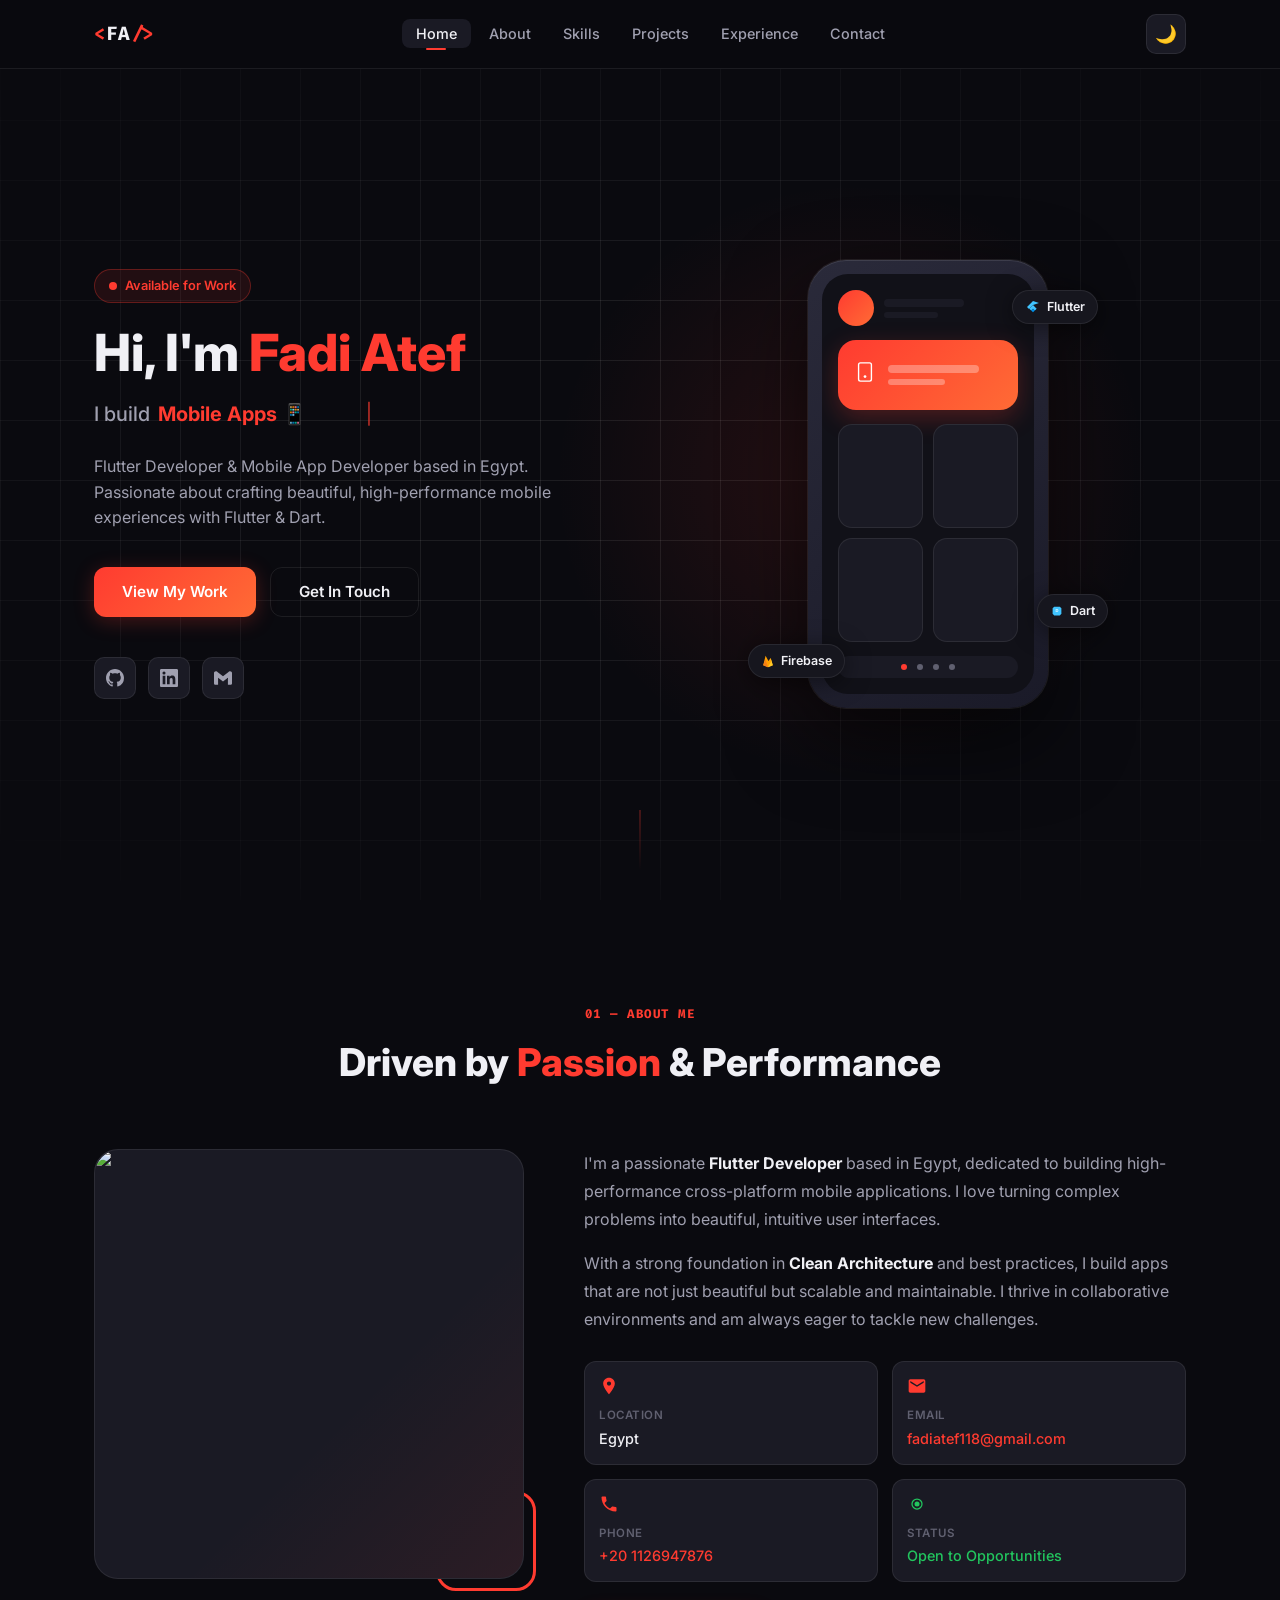
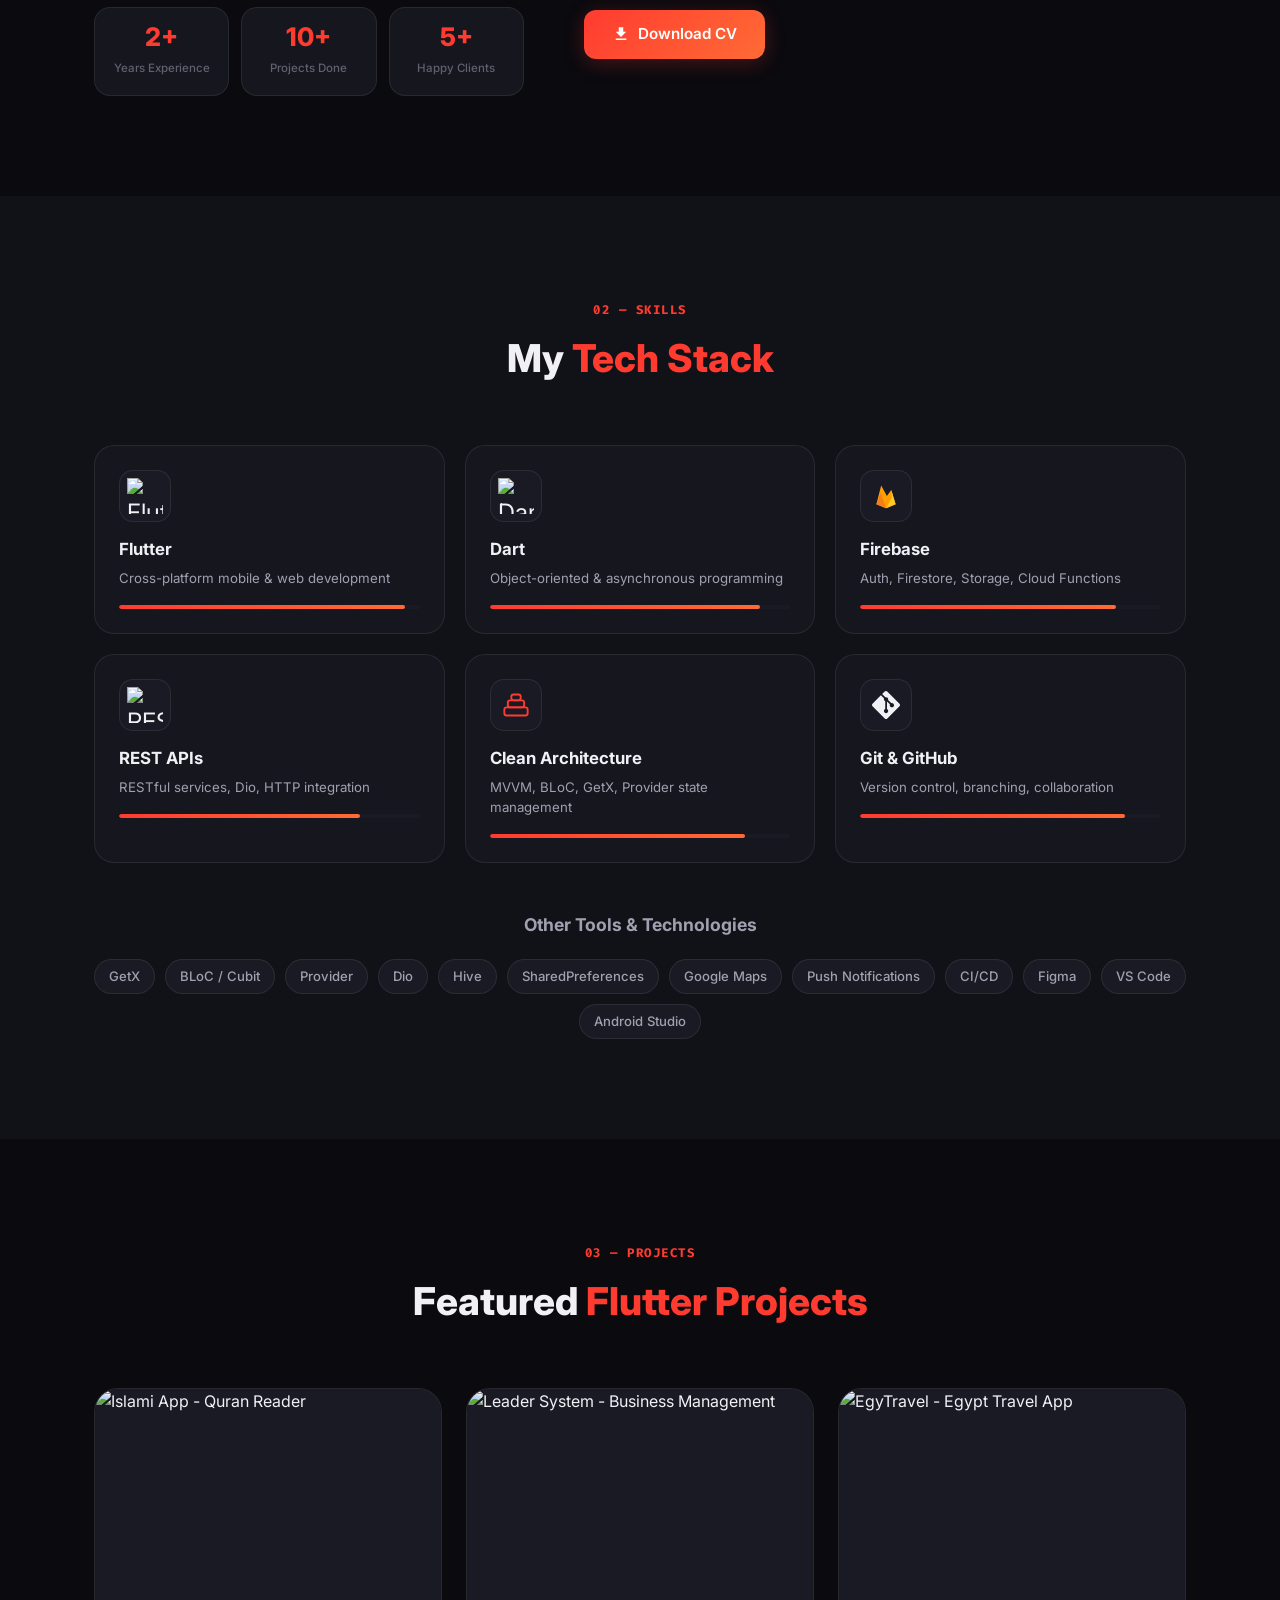
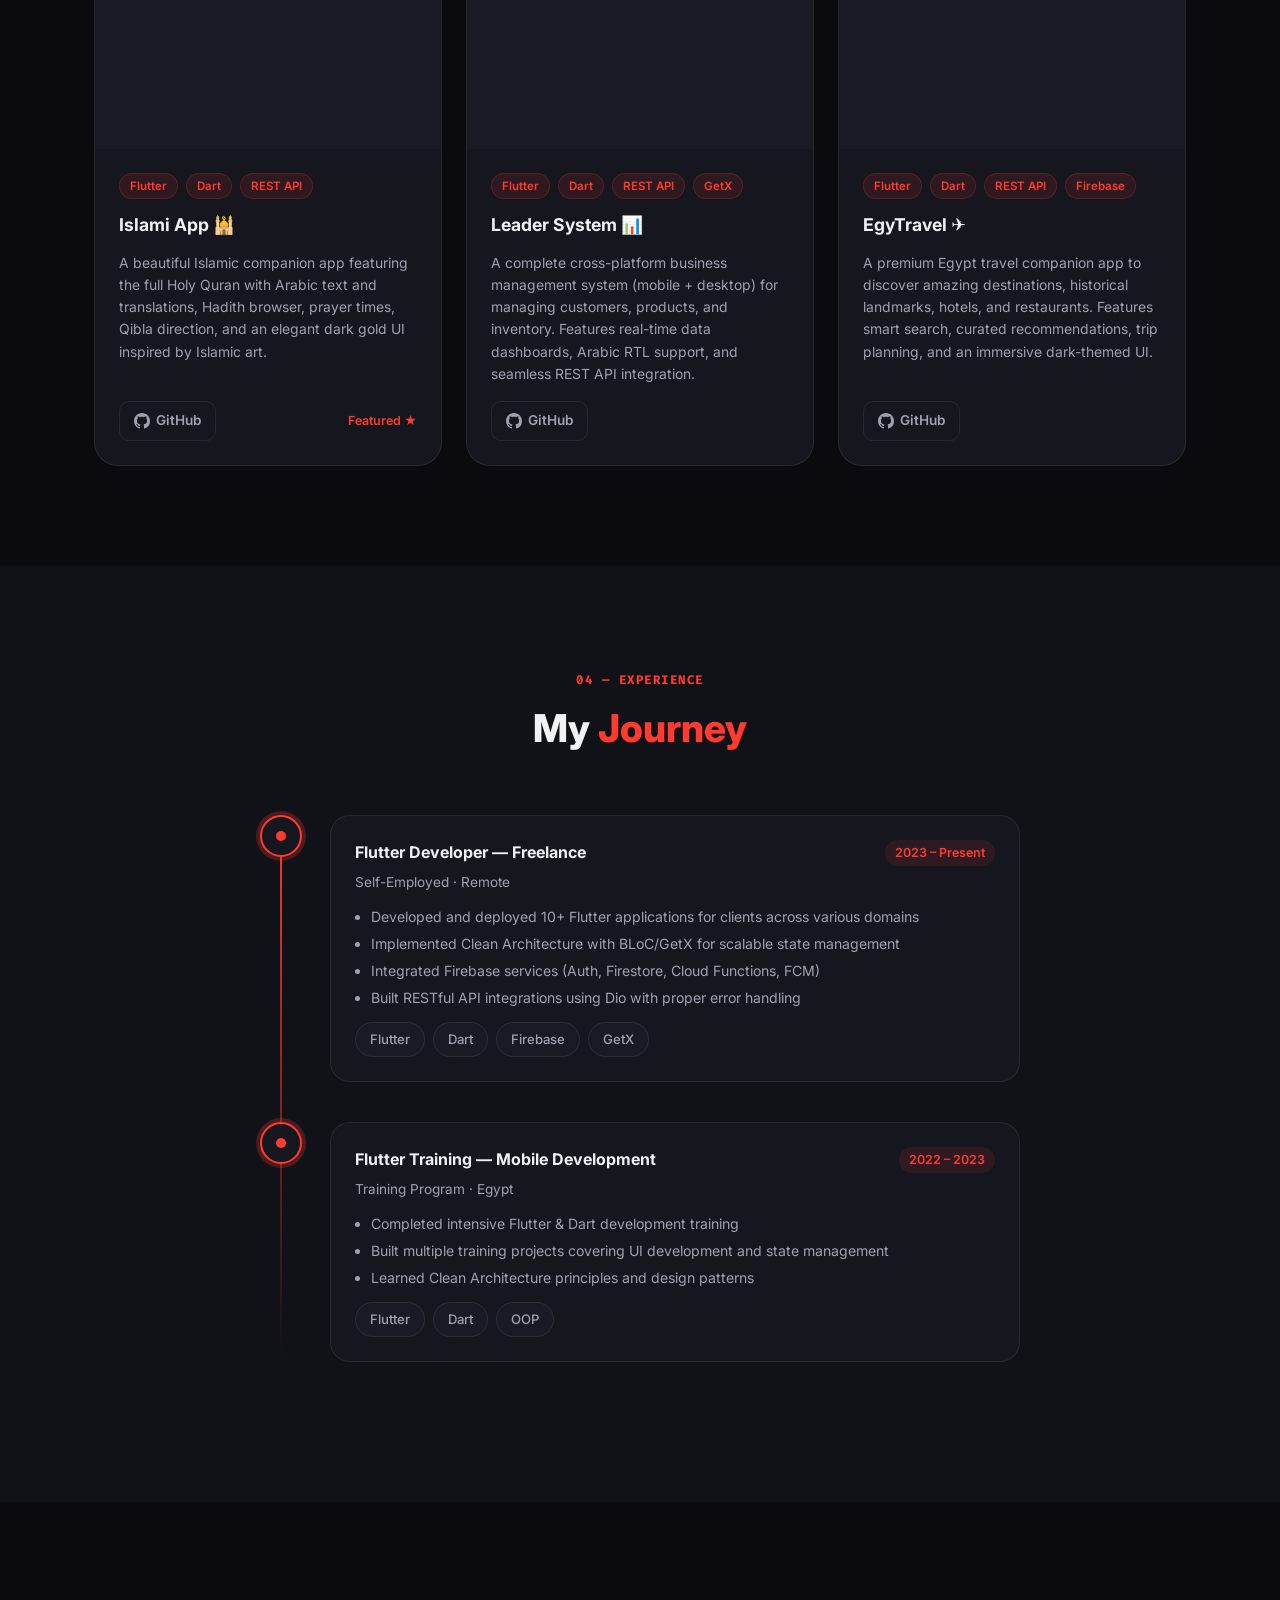
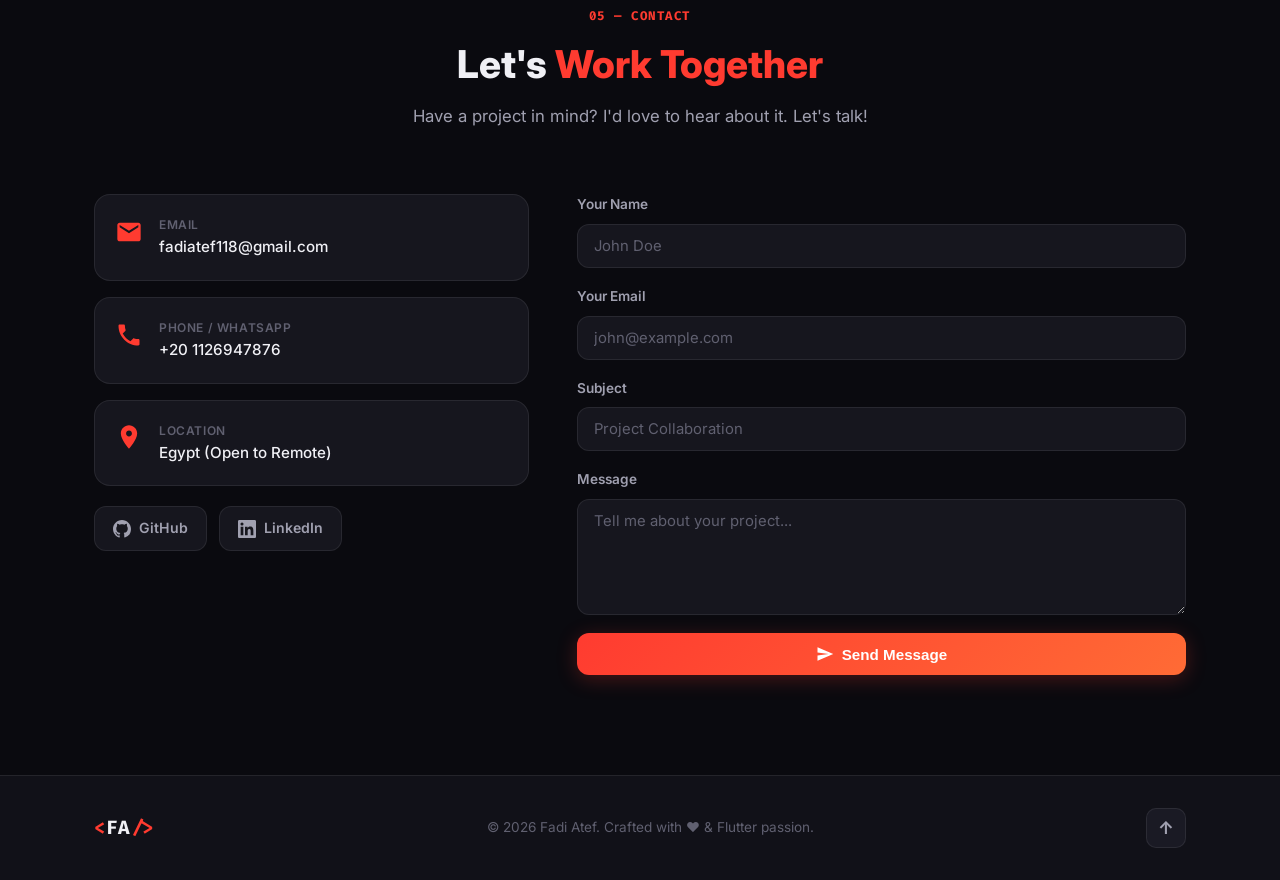
==== index.html @ c35ead1a "first commit" ====
﻿<!DOCTYPE html>
<html lang="en" data-theme="dark">

<head>
    <meta charset="UTF-8" />
    <meta name="viewport" content="width=device-width, initial-scale=1.0" />
    <meta name="description"
        content="Fadi Atef - Flutter Developer & Mobile App Developer portfolio. Crafting beautiful, high-performance mobile applications with Flutter & Dart." />
    <meta name="keywords"
        content="Flutter Developer, Mobile App Developer, Dart, Firebase, Egypt, Portfolio, Fadi Atef" />
    <meta name="author" content="Fadi Atef" />
    <title>Fadi Atef | Flutter Developer</title>
    <link rel="preconnect" href="https://fonts.googleapis.com" />
    <link rel="preconnect" href="https://fonts.gstatic.com" crossorigin />
    <link
        href="https://fonts.googleapis.com/css2?family=Inter:wght@300;400;500;600;700;800;900&family=Fira+Code:wght@400;500&display=swap"
        rel="stylesheet" />
    <link rel="stylesheet" href="style.css" />
</head>

<body>

    <!-- ========== NAVBAR ========== -->
    <nav class="navbar" id="navbar">
        <div class="nav-container">
            <a href="#home" class="nav-logo">
                <span class="logo-bracket">&lt;</span>FA<span class="logo-bracket">/&gt;</span>
            </a>
            <ul class="nav-links" id="nav-links">
                <li><a href="#home" class="nav-link active">Home</a></li>
                <li><a href="#about" class="nav-link">About</a></li>
                <li><a href="#skills" class="nav-link">Skills</a></li>
                <li><a href="#projects" class="nav-link">Projects</a></li>
                <li><a href="#experience" class="nav-link">Experience</a></li>
                <li><a href="#contact" class="nav-link">Contact</a></li>
            </ul>
            <div class="nav-actions">
                <button class="theme-toggle" id="themeToggle" aria-label="Toggle dark mode">
                    <span class="theme-icon">&#127769;</span>
                </button>
                <button class="hamburger" id="hamburger" aria-label="Open menu">
                    <span></span><span></span><span></span>
                </button>
            </div>
        </div>
    </nav>

    <!-- ========== HERO ========== -->
    <section class="hero" id="home">
        <div class="hero-bg-grid"></div>
        <div class="hero-glow"></div>
        <div class="hero-container">
            <div class="hero-content">
                <div class="hero-badge">
                    <span class="badge-dot"></span>
                    Available for Work
                </div>
                <h1 class="hero-title">
                    Hi, I'm <span class="highlight">Fadi Atef</span>
                </h1>
                <div class="hero-subtitle-wrap">
                    <span class="hero-subtitle-static">I build</span>
                    <span class="hero-typed" id="typedText"></span>
                    <span class="cursor-blink">|</span>
                </div>
                <p class="hero-description">
                    Flutter Developer &amp; Mobile App Developer based in Egypt. Passionate about crafting beautiful,
                    high-performance mobile experiences with Flutter &amp; Dart.
                </p>
                <div class="hero-cta">
                    <a href="#projects" class="btn btn-primary">View My Work</a>
                    <a href="#contact" class="btn btn-outline">Get In Touch</a>
                </div>
                <div class="hero-socials">
                    <a href="https://github.com/FadiAtef" class="social-link" id="github-link" aria-label="GitHub"
                        target="_blank" rel="noopener">
                        <svg viewBox="0 0 24 24" fill="currentColor" width="18" height="18">
                            <path
                                d="M12 0C5.37 0 0 5.37 0 12c0 5.31 3.435 9.795 8.205 11.385.6.105.825-.255.825-.57 0-.285-.015-1.23-.015-2.235-3.015.555-3.795-.735-4.035-1.41-.135-.345-.72-1.41-1.23-1.695-.42-.225-1.02-.78-.015-.795.945-.015 1.62.87 1.845 1.23 1.08 1.815 2.805 1.305 3.495.99.105-.78.42-1.305.765-1.605-2.67-.3-5.46-1.335-5.46-5.925 0-1.305.465-2.385 1.23-3.225-.12-.3-.54-1.53.12-3.18 0 0 1.005-.315 3.3 1.23.96-.27 1.98-.405 3-.405s2.04.135 3 .405c2.295-1.56 3.3-1.23 3.3-1.23.66 1.65.24 2.88.12 3.18.765.84 1.23 1.905 1.23 3.225 0 4.605-2.805 5.625-5.475 5.925.435.375.81 1.095.81 2.22 0 1.605-.015 2.895-.015 3.3 0 .315.225.69.825.57A12.02 12.02 0 0 0 24 12c0-6.63-5.37-12-12-12z" />
                        </svg>
                    </a>
                    <a href="https://www.linkedin.com/in/fadi-atef-295a6a3a3" class="social-link" id="linkedin-link"
                        aria-label="LinkedIn" target="_blank" rel="noopener">
                        <svg viewBox="0 0 24 24" fill="currentColor" width="18" height="18">
                            <path
                                d="M20.447 20.452h-3.554v-5.569c0-1.328-.027-3.037-1.852-3.037-1.853 0-2.136 1.445-2.136 2.939v5.667H9.351V9h3.414v1.561h.046c.477-.9 1.637-1.85 3.37-1.85 3.601 0 4.267 2.37 4.267 5.455v6.286zM5.337 7.433a2.062 2.062 0 0 1-2.063-2.065 2.064 2.064 0 1 1 2.063 2.065zm1.782 13.019H3.555V9h3.564v11.452zM22.225 0H1.771C.792 0 0 .774 0 1.729v20.542C0 23.227.792 24 1.771 24h20.451C23.2 24 24 23.227 24 22.271V1.729C24 .774 23.2 0 22.222 0h.003z" />
                        </svg>
                    </a>
                    <a href="mailto:fadiatef118@gmail.com" class="social-link" id="email-link" aria-label="Email">
                        <svg viewBox="0 0 24 24" fill="currentColor" width="18" height="18">
                            <path
                                d="M24 5.457v13.909c0 .904-.732 1.636-1.636 1.636h-3.819V11.73L12 16.64l-6.545-4.91v9.273H1.636A1.636 1.636 0 0 1 0 19.366V5.457c0-2.023 2.309-3.178 3.927-1.964L5.455 4.64 12 9.548l6.545-4.91 1.528-1.145C21.69 2.28 24 3.434 24 5.457z" />
                        </svg>
                    </a>
                </div>
            </div>
            <div class="hero-visual">
                <div class="phone-mockup">
                    <div class="phone-frame">
                        <div class="phone-screen">
                            <div class="app-ui">
                                <div class="app-header">
                                    <div class="app-avatar"></div>
                                    <div class="app-title-lines">
                                        <div class="line-block w-60"></div>
                                        <div class="line-block w-40 small"></div>
                                    </div>
                                </div>
                                <div class="app-card accent-card">
                                    <div class="card-icon">
                                        <svg viewBox="0 0 24 24" fill="white" width="22" height="22">
                                            <rect x="5" y="2" width="14" height="20" rx="2" stroke="white"
                                                stroke-width="1.5" fill="none" />
                                            <circle cx="12" cy="17" r="1.5" fill="white" />
                                        </svg>
                                    </div>
                                    <div class="card-lines">
                                        <div class="line-block w-80"></div>
                                        <div class="line-block w-50 small"></div>
                                    </div>
                                </div>
                                <div class="app-grid">
                                    <div class="grid-item"></div>
                                    <div class="grid-item"></div>
                                    <div class="grid-item"></div>
                                    <div class="grid-item"></div>
                                </div>
                                <div class="app-bar">
                                    <div class="bar-dot active"></div>
                                    <div class="bar-dot"></div>
                                    <div class="bar-dot"></div>
                                    <div class="bar-dot"></div>
                                </div>
                            </div>
                        </div>
                    </div>
                    <div class="flutter-badge float-badge">
                        <svg viewBox="0 0 48 48" width="16" height="16">
                            <path d="M13 29l11-11 11 11-5.5 5.5L24 29l-5.5 5.5z" fill="#40C4FF" />
                            <path d="M24 6L6 24l6 6L24 18l18-6z" fill="#40C4FF" />
                            <path d="M29.5 34.5L24 40l-5.5-5.5L24 29z" fill="#0091EA" />
                        </svg>
                        Flutter
                    </div>
                    <div class="dart-badge float-badge">
                        <svg viewBox="0 0 48 48" width="14" height="14">
                            <path d="M9 33.5V14.5L14.5 9H33.5L39 14.5v19L33.5 39H14.5z" fill="#40C4FF" /><text x="24"
                                y="29" text-anchor="middle" font-size="14" font-weight="bold" fill="white"
                                font-family="Arial">D</text>
                        </svg>
                        Dart
                    </div>
                    <div class="firebase-badge float-badge">
                        <svg viewBox="0 0 32 32" width="14" height="14" fill="none">
                            <path d="M5 25.5L10.5 4l6.5 12L22 9l5 16.5L16 30z" fill="#FFA000" />
                            <path d="M5 25.5L16 30l-6-18z" fill="#F57F17" />
                            <path d="M22 9l5 16.5L16 30l6.5-12z" fill="#FFCA28" />
                        </svg>
                        Firebase
                    </div>
                </div>
            </div>
        </div>
        <div class="scroll-indicator">
            <div class="scroll-line"></div>
        </div>
    </section>

    <!-- ========== ABOUT ========== -->
    <section class="section" id="about">
        <div class="container">
            <div class="section-header">
                <span class="section-tag">01 &mdash; About Me</span>
                <h2 class="section-title">Driven by <span class="highlight">Passion</span> &amp; Performance</h2>
            </div>
            <div class="about-grid">
                <div class="about-image-wrap">
                    <div class="about-img-frame">
                        <div class="about-img-placeholder photo">
                            <img src="fadi-photo.jpg" alt="Fadi Atef - Flutter Developer" class="profile-photo" />
                        </div>
                        <div class="about-img-accent"></div>
                    </div>
                    <div class="about-stats">
                        <div class="stat-card">
                            <span class="stat-num">2+</span>
                            <span class="stat-label">Years Experience</span>
                        </div>
                        <div class="stat-card">
                            <span class="stat-num">10+</span>
                            <span class="stat-label">Projects Done</span>
                        </div>
                        <div class="stat-card">
                            <span class="stat-num">5+</span>
                            <span class="stat-label">Happy Clients</span>
                        </div>
                    </div>
                </div>
                <div class="about-content">
                    <p class="about-text">
                        I'm a passionate <strong>Flutter Developer</strong> based in Egypt, dedicated to building
                        high-performance cross-platform mobile applications. I love turning complex problems into
                        beautiful, intuitive user interfaces.
                    </p>
                    <p class="about-text">
                        With a strong foundation in <strong>Clean Architecture</strong> and best practices, I build apps
                        that are not just beautiful but scalable and maintainable. I thrive in collaborative
                        environments and am always eager to tackle new challenges.
                    </p>
                    <div class="about-info-grid">
                        <div class="info-item">
                            <!-- Location icon -->
                            <span class="info-icon">
                                <svg viewBox="0 0 24 24" fill="none" width="20" height="20">
                                    <path
                                        d="M12 2C8.13 2 5 5.13 5 9c0 5.25 7 13 7 13s7-7.75 7-13c0-3.87-3.13-7-7-7zm0 9.5c-1.38 0-2.5-1.12-2.5-2.5s1.12-2.5 2.5-2.5 2.5 1.12 2.5 2.5-1.12 2.5-2.5 2.5z"
                                        fill="#FF3B30" />
                                </svg>
                            </span>
                            <span class="info-label">Location</span>
                            <span class="info-value">Egypt</span>
                        </div>
                        <div class="info-item">
                            <!-- Email icon -->
                            <span class="info-icon">
                                <svg viewBox="0 0 24 24" fill="none" width="20" height="20">
                                    <path
                                        d="M20 4H4c-1.1 0-2 .9-2 2v12c0 1.1.9 2 2 2h16c1.1 0 2-.9 2-2V6c0-1.1-.9-2-2-2zm0 4l-8 5-8-5V6l8 5 8-5v2z"
                                        fill="#FF3B30" />
                                </svg>
                            </span>
                            <span class="info-label">Email</span>
                            <span class="info-value"><a
                                    href="mailto:fadiatef118@gmail.com">fadiatef118@gmail.com</a></span>
                        </div>
                        <div class="info-item">
                            <!-- Phone icon -->
                            <span class="info-icon">
                                <svg viewBox="0 0 24 24" fill="none" width="20" height="20">
                                    <path
                                        d="M6.62 10.79c1.44 2.83 3.76 5.14 6.59 6.59l2.2-2.2c.27-.27.67-.36 1.02-.24 1.12.37 2.33.57 3.57.57.55 0 1 .45 1 1V20c0 .55-.45 1-1 1-9.39 0-17-7.61-17-17 0-.55.45-1 1-1h3.5c.55 0 1 .45 1 1 0 1.25.2 2.45.57 3.57.11.35.03.74-.25 1.02l-2.2 2.2z"
                                        fill="#FF3B30" />
                                </svg>
                            </span>
                            <span class="info-label">Phone</span>
                            <span class="info-value"><a href="tel:+201126947876">+20 1126947876</a></span>
                        </div>
                        <div class="info-item">
                            <!-- Status icon -->
                            <span class="info-icon">
                                <svg viewBox="0 0 24 24" fill="none" width="20" height="20">
                                    <path
                                        d="M20 6h-2.18c.07-.44.18-.86.18-1.3C18 2.55 15.45 1 13.5 1c-1.39 0-2.51.56-3.27 1.44L9 4 7.77 2.44C7.01 1.56 5.89 1 4.5 1 2.55 1 0 2.55 0 4.7 0 5.14.11 5.56.18 6H0c-1.1 0-2 .9-2 2v12c0 1.1.9 2 2 2h20c1.1 0 2-.9 2-2V8c0-1.1-.9-2-2-2z"
                                        fill="none" />
                                    <circle cx="12" cy="12" r="3" fill="#22c55e" />
                                    <circle cx="12" cy="12" r="6" stroke="#22c55e" stroke-width="1.5" fill="none" />
                                </svg>
                            </span>
                            <span class="info-label">Status</span>
                            <span class="info-value available">Open to Opportunities</span>
                        </div>
                    </div>
                    <a href="https://docs.google.com/document/d/1WnYCrNTJT9EhXsxwV-KCK36HDIRa5KBT/edit?usp=sharing&ouid=112882015730097104467&rtpof=true&sd=true"
                        class="btn btn-primary" target="_blank" rel="noopener">
                        <svg viewBox="0 0 24 24" fill="none" width="18" height="18">
                            <path d="M19 9h-4V3H9v6H5l7 7 7-7zM5 18v2h14v-2H5z" fill="white" />
                        </svg>
                        Download CV
                    </a>
                </div>
            </div>
        </div>
    </section>

    <!-- ========== SKILLS ========== -->
    <section class="section section-alt" id="skills">
        <div class="container">
            <div class="section-header">
                <span class="section-tag">02 &mdash; Skills</span>
                <h2 class="section-title">My <span class="highlight">Tech Stack</span></h2>
            </div>
            <div class="skills-grid">

                <!-- Flutter -->
                <div class="skill-card">
                    <div class="skill-icon flutter-icon">
                        <img src="icon-flutter.png" alt="Flutter" class="skill-img" />
                    </div>
                    <h3 class="skill-name">Flutter</h3>
                    <p class="skill-desc">Cross-platform mobile &amp; web development</p>
                    <div class="skill-bar">
                        <div class="skill-fill" data-width="95"></div>
                    </div>
                </div>

                <!-- Dart -->
                <div class="skill-card">
                    <div class="skill-icon dart-icon">
                        <img src="icon-dart.png" alt="Dart" class="skill-img" />
                    </div>
                    <h3 class="skill-name">Dart</h3>
                    <p class="skill-desc">Object-oriented &amp; asynchronous programming</p>
                    <div class="skill-bar">
                        <div class="skill-fill" data-width="90"></div>
                    </div>
                </div>

                <!-- Firebase -->
                <div class="skill-card">
                    <div class="skill-icon firebase-icon">
                        <svg viewBox="0 0 32 32" width="28" height="28" fill="none">
                            <path d="M5 25.5L10.5 4l6.5 12L22 9l5 16.5L16 30z" fill="#FFA000" />
                            <path d="M5 25.5L16 30l-6-18z" fill="#F57F17" />
                            <path d="M22 9l5 16.5L16 30l6.5-12z" fill="#FFCA28" />
                        </svg>
                    </div>
                    <h3 class="skill-name">Firebase</h3>
                    <p class="skill-desc">Auth, Firestore, Storage, Cloud Functions</p>
                    <div class="skill-bar">
                        <div class="skill-fill" data-width="85"></div>
                    </div>
                </div>

                <!-- REST APIs -->
                <div class="skill-card">
                    <div class="skill-icon api-icon">
                        <img src="icon-api.png" alt="REST API" class="skill-img" />
                    </div>
                    <h3 class="skill-name">REST APIs</h3>
                    <p class="skill-desc">RESTful services, Dio, HTTP integration</p>
                    <div class="skill-bar">
                        <div class="skill-fill" data-width="80"></div>
                    </div>
                </div>

                <!-- Clean Architecture -->
                <div class="skill-card">
                    <div class="skill-icon arch-icon">
                        <svg viewBox="0 0 24 24" fill="none" width="28" height="28">
                            <rect x="2" y="14" width="20" height="7" rx="2" stroke="#FF3B30" stroke-width="1.6" />
                            <rect x="5" y="8" width="14" height="6" rx="2" stroke="#FF3B30" stroke-width="1.6" />
                            <rect x="8" y="3" width="8" height="5" rx="2" stroke="#FF3B30" stroke-width="1.6" />
                        </svg>
                    </div>
                    <h3 class="skill-name">Clean Architecture</h3>
                    <p class="skill-desc">MVVM, BLoC, GetX, Provider state management</p>
                    <div class="skill-bar">
                        <div class="skill-fill" data-width="85"></div>
                    </div>
                </div>

                <!-- Git -->
                <div class="skill-card">
                    <div class="skill-icon git-icon">
                        <svg viewBox="0 0 24 24" fill="currentColor" width="28" height="28">
                            <path
                                d="M23.546 10.93L13.067.452c-.604-.603-1.582-.603-2.188 0L8.708 2.627l2.76 2.76c.645-.215 1.379-.07 1.889.441.516.515.658 1.258.438 1.9l2.658 2.66c.645-.223 1.387-.078 1.9.435.721.72.721 1.884 0 2.604-.719.719-1.881.719-2.6 0-.539-.541-.674-1.337-.404-1.996L12.86 8.955v6.525c.176.086.342.203.488.348.713.721.713 1.883 0 2.6-.719.721-1.889.721-2.609 0-.719-.719-.719-1.879 0-2.598.182-.18.387-.316.605-.406V8.835c-.217-.09-.424-.222-.6-.401-.545-.545-.676-1.342-.396-2.009L7.636 3.7.45 10.881c-.6.605-.6 1.584 0 2.189l10.48 10.477c.604.604 1.582.604 2.186 0l10.43-10.43c.605-.603.605-1.582 0-2.187" />
                        </svg>
                    </div>
                    <h3 class="skill-name">Git &amp; GitHub</h3>
                    <p class="skill-desc">Version control, branching, collaboration</p>
                    <div class="skill-bar">
                        <div class="skill-fill" data-width="88"></div>
                    </div>
                </div>

            </div>
            <div class="tools-section">
                <h3 class="tools-title">Other Tools &amp; Technologies</h3>
                <div class="tools-list">
                    <span class="tool-tag">GetX</span>
                    <span class="tool-tag">BLoC / Cubit</span>
                    <span class="tool-tag">Provider</span>
                    <span class="tool-tag">Dio</span>
                    <span class="tool-tag">Hive</span>
                    <span class="tool-tag">SharedPreferences</span>
                    <span class="tool-tag">Google Maps</span>
                    <span class="tool-tag">Push Notifications</span>
                    <span class="tool-tag">CI/CD</span>
                    <span class="tool-tag">Figma</span>
                    <span class="tool-tag">VS Code</span>
                    <span class="tool-tag">Android Studio</span>
                </div>
            </div>
        </div>
    </section>

    <!-- ========== PROJECTS ========== -->
    <section class="section" id="projects">
        <div class="container">
            <div class="section-header">
                <span class="section-tag">03 &mdash; Projects</span>
                <h2 class="section-title">Featured <span class="highlight">Flutter Projects</span></h2>
            </div>
            <div class="projects-grid">

                <!-- PROJECT 1: ISLAMI -->
                <article class="project-card">
                    <div class="project-preview project-img-preview">
                        <img src="project-islami.png" alt="Islami App - Quran Reader" class="project-screenshot" />
                    </div>
                    <div class="project-info">
                        <div class="project-tags-top">
                            <span class="ptag">Flutter</span>
                            <span class="ptag">Dart</span>
                            <span class="ptag">REST API</span>
                        </div>
                        <h3 class="project-name">Islami App &#128332;</h3>
                        <p class="project-desc">A beautiful Islamic companion app featuring the full Holy Quran with
                            Arabic text and translations, Hadith browser, prayer times, Qibla direction, and an elegant
                            dark gold UI inspired by Islamic art.</p>
                        <div class="project-links">
                            <a href="https://github.com/FadiAtef/quran-app" class="proj-link" target="_blank"
                                rel="noopener">
                                <svg viewBox="0 0 24 24" fill="currentColor" width="16" height="16">
                                    <path
                                        d="M12 0C5.37 0 0 5.37 0 12c0 5.31 3.435 9.795 8.205 11.385.6.105.825-.255.825-.57 0-.285-.015-1.23-.015-2.235-3.015.555-3.795-.735-4.035-1.41-.135-.345-.72-1.41-1.23-1.695-.42-.225-1.02-.78-.015-.795.945-.015 1.62.87 1.845 1.23 1.08 1.815 2.805 1.305 3.495.99.105-.78.42-1.305.765-1.605-2.67-.3-5.46-1.335-5.46-5.925 0-1.305.465-2.385 1.23-3.225-.12-.3-.54-1.53.12-3.18 0 0 1.005-.315 3.3 1.23.96-.27 1.98-.405 3-.405s2.04.135 3 .405c2.295-1.56 3.3-1.23 3.3-1.23.66 1.65.24 2.88.12 3.18.765.84 1.23 1.905 1.23 3.225 0 4.605-2.805 5.625-5.475 5.925.435.375.81 1.095.81 2.22 0 1.605-.015 2.895-.015 3.3 0 .315.225.69.825.57A12.02 12.02 0 0 0 24 12c0-6.63-5.37-12-12-12z" />
                                </svg>
                                GitHub
                            </a>
                            <span class="proj-featured">Featured &#9733;</span>
                        </div>
                    </div>
                </article>

                <!-- PROJECT 2: LEADER SYSTEM -->
                <article class="project-card">
                    <div class="project-preview project-img-preview">
                        <img src="project-leader.png" alt="Leader System - Business Management"
                            class="project-screenshot" />
                    </div>
                    <div class="project-info">
                        <div class="project-tags-top">
                            <span class="ptag">Flutter</span>
                            <span class="ptag">Dart</span>
                            <span class="ptag">REST API</span>
                            <span class="ptag">GetX</span>
                        </div>
                        <h3 class="project-name">Leader System &#128202;</h3>
                        <p class="project-desc">A complete cross-platform business management system (mobile + desktop)
                            for managing customers, products, and inventory. Features real-time data dashboards, Arabic
                            RTL support, and seamless REST API integration.</p>
                        <div class="project-links">
                            <a href="https://github.com/YounanGamal/leader" class="proj-link" target="_blank"
                                rel="noopener">
                                <svg viewBox="0 0 24 24" fill="currentColor" width="16" height="16">
                                    <path
                                        d="M12 0C5.37 0 0 5.37 0 12c0 5.31 3.435 9.795 8.205 11.385.6.105.825-.255.825-.57 0-.285-.015-1.23-.015-2.235-3.015.555-3.795-.735-4.035-1.41-.135-.345-.72-1.41-1.23-1.695-.42-.225-1.02-.78-.015-.795.945-.015 1.62.87 1.845 1.23 1.08 1.815 2.805 1.305 3.495.99.105-.78.42-1.305.765-1.605-2.67-.3-5.46-1.335-5.46-5.925 0-1.305.465-2.385 1.23-3.225-.12-.3-.54-1.53.12-3.18 0 0 1.005-.315 3.3 1.23.96-.27 1.98-.405 3-.405s2.04.135 3 .405c2.295-1.56 3.3-1.23 3.3-1.23.66 1.65.24 2.88.12 3.18.765.84 1.23 1.905 1.23 3.225 0 4.605-2.805 5.625-5.475 5.925.435.375.81 1.095.81 2.22 0 1.605-.015 2.895-.015 3.3 0 .315.225.69.825.57A12.02 12.02 0 0 0 24 12c0-6.63-5.37-12-12-12z" />
                                </svg>
                                GitHub
                            </a>
                        </div>
                    </div>
                </article>

                <!-- PROJECT 3: EGY TRAVEL -->
                <article class="project-card">
                    <div class="project-preview project-img-preview">
                        <img src="project-egytravel.png" alt="EgyTravel - Egypt Travel App"
                            class="project-screenshot" />
                    </div>
                    <div class="project-info">
                        <div class="project-tags-top">
                            <span class="ptag">Flutter</span>
                            <span class="ptag">Dart</span>
                            <span class="ptag">REST API</span>
                            <span class="ptag">Firebase</span>
                        </div>
                        <h3 class="project-name">EgyTravel &#9992;&#65039;</h3>
                        <p class="project-desc">A premium Egypt travel companion app to discover amazing destinations,
                            historical landmarks, hotels, and restaurants. Features smart search, curated
                            recommendations, trip planning, and an immersive dark-themed UI.</p>
                        <div class="project-links">
                            <a href="https://github.com/egytravel/egytravel_flutter" class="proj-link" target="_blank"
                                rel="noopener">
                                <svg viewBox="0 0 24 24" fill="currentColor" width="16" height="16">
                                    <path
                                        d="M12 0C5.37 0 0 5.37 0 12c0 5.31 3.435 9.795 8.205 11.385.6.105.825-.255.825-.57 0-.285-.015-1.23-.015-2.235-3.015.555-3.795-.735-4.035-1.41-.135-.345-.72-1.41-1.23-1.695-.42-.225-1.02-.78-.015-.795.945-.015 1.62.87 1.845 1.23 1.08 1.815 2.805 1.305 3.495.99.105-.78.42-1.305.765-1.605-2.67-.3-5.46-1.335-5.46-5.925 0-1.305.465-2.385 1.23-3.225-.12-.3-.54-1.53.12-3.18 0 0 1.005-.315 3.3 1.23.96-.27 1.98-.405 3-.405s2.04.135 3 .405c2.295-1.56 3.3-1.23 3.3-1.23.66 1.65.24 2.88.12 3.18.765.84 1.23 1.905 1.23 3.225 0 4.605-2.805 5.625-5.475 5.925.435.375.81 1.095.81 2.22 0 1.605-.015 2.895-.015 3.3 0 .315.225.69.825.57A12.02 12.02 0 0 0 24 12c0-6.63-5.37-12-12-12z" />
                                </svg>
                                GitHub
                            </a>
                        </div>
                    </div>
                </article>

            </div>
        </div>
    </section>

    <!-- ========== EXPERIENCE ========== -->
    <section class="section section-alt" id="experience">
        <div class="container">
            <div class="section-header">
                <span class="section-tag">04 &mdash; Experience</span>
                <h2 class="section-title">My <span class="highlight">Journey</span></h2>
            </div>
            <div class="timeline">
                <div class="timeline-item">
                    <div class="timeline-dot"></div>
                    <div class="timeline-content">
                        <div class="timeline-header">
                            <h3 class="tl-title">Flutter Developer &mdash; Freelance</h3>
                            <span class="tl-date">2023 &ndash; Present</span>
                        </div>
                        <p class="tl-company">Self-Employed &middot; Remote</p>
                        <ul class="tl-list">
                            <li>Developed and deployed 10+ Flutter applications for clients across various domains</li>
                            <li>Implemented Clean Architecture with BLoC/GetX for scalable state management</li>
                            <li>Integrated Firebase services (Auth, Firestore, Cloud Functions, FCM)</li>
                            <li>Built RESTful API integrations using Dio with proper error handling</li>
                        </ul>
                        <div class="tl-tags">
                            <span class="tool-tag">Flutter</span>
                            <span class="tool-tag">Dart</span>
                            <span class="tool-tag">Firebase</span>
                            <span class="tool-tag">GetX</span>
                        </div>
                    </div>
                </div>
                <div class="timeline-item">
                    <div class="timeline-dot"></div>
                    <div class="timeline-content">
                        <div class="timeline-header">
                            <h3 class="tl-title">Flutter Training &mdash; Mobile Development</h3>
                            <span class="tl-date">2022 &ndash; 2023</span>
                        </div>
                        <p class="tl-company">Training Program &middot; Egypt</p>
                        <ul class="tl-list">
                            <li>Completed intensive Flutter &amp; Dart development training</li>
                            <li>Built multiple training projects covering UI development and state management</li>
                            <li>Learned Clean Architecture principles and design patterns</li>
                        </ul>
                        <div class="tl-tags">
                            <span class="tool-tag">Flutter</span>
                            <span class="tool-tag">Dart</span>
                            <span class="tool-tag">OOP</span>
                        </div>
                    </div>
                </div>
            </div>
        </div>
    </section>

    <!-- ========== CONTACT ========== -->
    <section class="section" id="contact">
        <div class="container">
            <div class="section-header">
                <span class="section-tag">05 &mdash; Contact</span>
                <h2 class="section-title">Let's <span class="highlight">Work Together</span></h2>
                <p class="section-sub">Have a project in mind? I'd love to hear about it. Let's talk!</p>
            </div>
            <div class="contact-grid">
                <div class="contact-info">
                    <a href="mailto:fadiatef118@gmail.com" class="contact-card contact-card-link">
                        <div class="contact-icon">
                            <svg viewBox="0 0 24 24" fill="none" width="28" height="28">
                                <path
                                    d="M20 4H4c-1.1 0-2 .9-2 2v12c0 1.1.9 2 2 2h16c1.1 0 2-.9 2-2V6c0-1.1-.9-2-2-2zm0 4l-8 5-8-5V6l8 5 8-5v2z"
                                    fill="#FF3B30" />
                            </svg>
                        </div>
                        <div>
                            <p class="contact-label">Email</p>
                            <span class="contact-value">fadiatef118@gmail.com</span>
                        </div>
                    </a>
                    <a href="tel:+201126947876" class="contact-card contact-card-link">
                        <div class="contact-icon">
                            <svg viewBox="0 0 24 24" fill="none" width="28" height="28">
                                <path
                                    d="M6.62 10.79c1.44 2.83 3.76 5.14 6.59 6.59l2.2-2.2c.27-.27.67-.36 1.02-.24 1.12.37 2.33.57 3.57.57.55 0 1 .45 1 1V20c0 .55-.45 1-1 1-9.39 0-17-7.61-17-17 0-.55.45-1 1-1h3.5c.55 0 1 .45 1 1 0 1.25.2 2.45.57 3.57.11.35.03.74-.25 1.02l-2.2 2.2z"
                                    fill="#FF3B30" />
                            </svg>
                        </div>
                        <div>
                            <p class="contact-label">Phone / WhatsApp</p>
                            <span class="contact-value">+20 1126947876</span>
                        </div>
                    </a>
                    <div class="contact-card">
                        <div class="contact-icon">
                            <svg viewBox="0 0 24 24" fill="none" width="28" height="28">
                                <path
                                    d="M12 2C8.13 2 5 5.13 5 9c0 5.25 7 13 7 13s7-7.75 7-13c0-3.87-3.13-7-7-7zm0 9.5c-1.38 0-2.5-1.12-2.5-2.5s1.12-2.5 2.5-2.5 2.5 1.12 2.5 2.5-1.12 2.5-2.5 2.5z"
                                    fill="#FF3B30" />
                            </svg>
                        </div>
                        <div>
                            <p class="contact-label">Location</p>
                            <span class="contact-value">Egypt (Open to Remote)</span>
                        </div>
                    </div>
                    <div class="contact-socials">
                        <a href="https://github.com/FadiAtef" class="social-btn" id="contact-github" target="_blank"
                            rel="noopener">
                            <svg viewBox="0 0 24 24" fill="currentColor" width="18" height="18">
                                <path
                                    d="M12 0C5.37 0 0 5.37 0 12c0 5.31 3.435 9.795 8.205 11.385.6.105.825-.255.825-.57 0-.285-.015-1.23-.015-2.235-3.015.555-3.795-.735-4.035-1.41-.135-.345-.72-1.41-1.23-1.695-.42-.225-1.02-.78-.015-.795.945-.015 1.62.87 1.845 1.23 1.08 1.815 2.805 1.305 3.495.99.105-.78.42-1.305.765-1.605-2.67-.3-5.46-1.335-5.46-5.925 0-1.305.465-2.385 1.23-3.225-.12-.3-.54-1.53.12-3.18 0 0 1.005-.315 3.3 1.23.96-.27 1.98-.405 3-.405s2.04.135 3 .405c2.295-1.56 3.3-1.23 3.3-1.23.66 1.65.24 2.88.12 3.18.765.84 1.23 1.905 1.23 3.225 0 4.605-2.805 5.625-5.475 5.925.435.375.81 1.095.81 2.22 0 1.605-.015 2.895-.015 3.3 0 .315.225.69.825.57A12.02 12.02 0 0 0 24 12c0-6.63-5.37-12-12-12z" />
                            </svg>
                            GitHub
                        </a>
                        <a href="https://www.linkedin.com/in/fadi-atef-295a6a3a3" class="social-btn"
                            id="contact-linkedin" target="_blank" rel="noopener">
                            <svg viewBox="0 0 24 24" fill="currentColor" width="18" height="18">
                                <path
                                    d="M20.447 20.452h-3.554v-5.569c0-1.328-.027-3.037-1.852-3.037-1.853 0-2.136 1.445-2.136 2.939v5.667H9.351V9h3.414v1.561h.046c.477-.9 1.637-1.85 3.37-1.85 3.601 0 4.267 2.37 4.267 5.455v6.286zM5.337 7.433a2.062 2.062 0 0 1-2.063-2.065 2.064 2.064 0 1 1 2.063 2.065zm1.782 13.019H3.555V9h3.564v11.452zM22.225 0H1.771C.792 0 0 .774 0 1.729v20.542C0 23.227.792 24 1.771 24h20.451C23.2 24 24 23.227 24 22.271V1.729C24 .774 23.2 0 22.222 0h.003z" />
                            </svg>
                            LinkedIn
                        </a>
                    </div>
                </div>
                <form class="contact-form" id="contactForm" onsubmit="handleFormSubmit(event)">
                    <div class="form-group">
                        <label for="name">Your Name</label>
                        <input type="text" id="name" name="name" placeholder="John Doe" required />
                    </div>
                    <div class="form-group">
                        <label for="email">Your Email</label>
                        <input type="email" id="email" name="email" placeholder="john@example.com" required />
                    </div>
                    <div class="form-group">
                        <label for="subject">Subject</label>
                        <input type="text" id="subject" name="subject" placeholder="Project Collaboration" required />
                    </div>
                    <div class="form-group">
                        <label for="message">Message</label>
                        <textarea id="message" name="message" rows="5" placeholder="Tell me about your project..."
                            required></textarea>
                    </div>
                    <button type="submit" class="btn btn-primary btn-full" id="submitBtn">
                        <svg viewBox="0 0 24 24" fill="none" width="18" height="18">
                            <path d="M2 21l21-9L2 3v7l15 2-15 2v7z" fill="white" />
                        </svg>
                        Send Message
                    </button>
                    <p class="form-success" id="formSuccess">Message sent! I'll get back to you soon.</p>
                </form>
            </div>
        </div>
    </section>

    <!-- ========== FOOTER ========== -->
    <footer class="footer">
        <div class="container">
            <div class="footer-inner">
                <a href="#home" class="nav-logo">
                    <span class="logo-bracket">&lt;</span>FA<span class="logo-bracket">/&gt;</span>
                </a>
                <p class="footer-copy">&copy; 2026 Fadi Atef. Crafted with &hearts; &amp; Flutter passion.</p>
                <a href="#home" class="back-to-top" aria-label="Back to top">&#8593;</a>
            </div>
        </div>
    </footer>

    <script src="main.js"></script>
</body>

</html>
---- style.css ----
/* ============================================================
   ROOT VARIABLES & THEME
   ============================================================ */
:root {
  --primary: #FF3B30;
  --primary-dark: #cc2e25;
  --primary-glow: rgba(255, 59, 48, 0.25);

  /* Dark theme (default) */
  --bg: #0a0a0f;
  --bg-2: #111118;
  --bg-3: #1a1a24;
  --bg-card: #16161e;
  --border: rgba(255, 255, 255, 0.08);
  --border-hover: rgba(255, 59, 48, 0.4);
  --text: #f0f0f5;
  --text-2: #a0a0b0;
  --text-3: #606070;
  --shadow: 0 4px 24px rgba(0, 0, 0, 0.5);
  --shadow-hover: 0 8px 40px rgba(255, 59, 48, 0.15);
  --nav-bg: rgba(10, 10, 15, 0.85);
  --gradient: linear-gradient(135deg, var(--primary) 0%, #ff6b35 100%);
}

[data-theme="light"] {
  --bg: #f5f5fa;
  --bg-2: #ebebf5;
  --bg-3: #e0e0ee;
  --bg-card: #ffffff;
  --border: rgba(0, 0, 0, 0.08);
  --border-hover: rgba(255, 59, 48, 0.4);
  --text: #0a0a0f;
  --text-2: #444455;
  --text-3: #888899;
  --shadow: 0 4px 24px rgba(0, 0, 0, 0.1);
  --shadow-hover: 0 8px 40px rgba(255, 59, 48, 0.15);
  --nav-bg: rgba(245, 245, 250, 0.85);
}

/* ============================================================
   RESET & BASE
   ============================================================ */
*,
*::before,
*::after {
  box-sizing: border-box;
  margin: 0;
  padding: 0;
}

html {
  scroll-behavior: smooth;
  font-size: 16px;
}

body {
  font-family: 'Inter', system-ui, sans-serif;
  background: var(--bg);
  color: var(--text);
  line-height: 1.6;
  overflow-x: hidden;
  transition: background 0.3s, color 0.3s;
}

a {
  text-decoration: none;
  color: inherit;
}

ul {
  list-style: none;
}

img {
  max-width: 100%;
  display: block;
}

button {
  cursor: pointer;
  border: none;
  background: none;
}

.container {
  max-width: 1140px;
  margin: 0 auto;
  padding: 0 24px;
}

/* ============================================================
   NAVBAR
   ============================================================ */
.navbar {
  position: fixed;
  top: 0;
  left: 0;
  right: 0;
  z-index: 100;
  background: var(--nav-bg);
  backdrop-filter: blur(16px);
  -webkit-backdrop-filter: blur(16px);
  border-bottom: 1px solid var(--border);
  transition: all 0.3s;
}

.navbar.scrolled {
  box-shadow: 0 2px 30px rgba(0, 0, 0, 0.3);
}

.nav-container {
  max-width: 1140px;
  margin: 0 auto;
  padding: 0 24px;
  height: 68px;
  display: flex;
  align-items: center;
  justify-content: space-between;
  gap: 24px;
}

.nav-logo {
  font-family: 'Fira Code', monospace;
  font-size: 1.2rem;
  font-weight: 700;
  color: var(--text);
  transition: color 0.2s;
}

.logo-bracket {
  color: var(--primary);
}

.nav-logo:hover {
  color: var(--primary);
}

.nav-links {
  display: flex;
  align-items: center;
  gap: 4px;
}

.nav-link {
  padding: 6px 14px;
  border-radius: 8px;
  font-size: 0.9rem;
  font-weight: 500;
  color: var(--text-2);
  transition: all 0.2s;
  position: relative;
}

.nav-link::after {
  content: '';
  position: absolute;
  bottom: -2px;
  left: 50%;
  transform: translateX(-50%) scaleX(0);
  width: 20px;
  height: 2px;
  background: var(--primary);
  border-radius: 2px;
  transition: transform 0.2s;
}

.nav-link:hover,
.nav-link.active {
  color: var(--text);
  background: var(--bg-3);
}

.nav-link.active::after,
.nav-link:hover::after {
  transform: translateX(-50%) scaleX(1);
}

.nav-actions {
  display: flex;
  align-items: center;
  gap: 8px;
}

.theme-toggle {
  width: 40px;
  height: 40px;
  border-radius: 10px;
  display: flex;
  align-items: center;
  justify-content: center;
  font-size: 1.1rem;
  background: var(--bg-3);
  border: 1px solid var(--border);
  transition: all 0.2s;
}

.theme-toggle:hover {
  background: var(--primary);
  transform: rotate(20deg);
}

.hamburger {
  display: none;
  flex-direction: column;
  gap: 5px;
  padding: 8px;
  border-radius: 8px;
  background: var(--bg-3);
  border: 1px solid var(--border);
}

.hamburger span {
  display: block;
  width: 20px;
  height: 2px;
  background: var(--text);
  border-radius: 2px;
  transition: all 0.3s;
}

.hamburger.open span:nth-child(1) {
  transform: translateY(7px) rotate(45deg);
}

.hamburger.open span:nth-child(2) {
  opacity: 0;
}

.hamburger.open span:nth-child(3) {
  transform: translateY(-7px) rotate(-45deg);
}

/* ============================================================
   HERO
   ============================================================ */
.hero {
  min-height: 100vh;
  display: flex;
  align-items: center;
  position: relative;
  overflow: hidden;
  padding-top: 68px;
}

.hero-bg-grid {
  position: absolute;
  inset: 0;
  background-image:
    linear-gradient(var(--border) 1px, transparent 1px),
    linear-gradient(90deg, var(--border) 1px, transparent 1px);
  background-size: 60px 60px;
  mask-image: radial-gradient(ellipse 80% 60% at 50% 50%, black 30%, transparent 100%);
  -webkit-mask-image: radial-gradient(ellipse 80% 60% at 50% 50%, black 30%, transparent 100%);
}

.hero-glow {
  position: absolute;
  top: 20%;
  right: 10%;
  width: 600px;
  height: 600px;
  background: radial-gradient(circle, rgba(255, 59, 48, 0.12) 0%, transparent 70%);
  border-radius: 50%;
  pointer-events: none;
}

.hero-container {
  width: 100%;
  max-width: 1140px;
  margin: 0 auto;
  padding: 80px 24px;
  display: grid;
  grid-template-columns: 1fr 1fr;
  gap: 60px;
  align-items: center;
  position: relative;
  z-index: 1;
}

.hero-badge {
  display: inline-flex;
  align-items: center;
  gap: 8px;
  padding: 6px 14px;
  background: rgba(255, 59, 48, 0.1);
  border: 1px solid rgba(255, 59, 48, 0.3);
  border-radius: 50px;
  font-size: 0.8rem;
  font-weight: 600;
  color: var(--primary);
  margin-bottom: 20px;
  animation: fadeInDown 0.6s ease;
}

.badge-dot {
  width: 8px;
  height: 8px;
  background: var(--primary);
  border-radius: 50%;
  animation: pulse 2s infinite;
}

@keyframes pulse {

  0%,
  100% {
    opacity: 1;
    transform: scale(1);
  }

  50% {
    opacity: 0.5;
    transform: scale(1.3);
  }
}

.hero-title {
  font-size: clamp(2.2rem, 4vw, 3.5rem);
  font-weight: 800;
  line-height: 1.15;
  margin-bottom: 16px;
  animation: fadeInUp 0.7s ease 0.1s both;
}

.highlight {
  color: var(--primary);
  position: relative;
}

.hero-subtitle-wrap {
  display: flex;
  align-items: center;
  gap: 8px;
  font-size: clamp(1rem, 2vw, 1.25rem);
  font-weight: 500;
  color: var(--text-2);
  margin-bottom: 24px;
  animation: fadeInUp 0.7s ease 0.2s both;
}

.hero-typed {
  color: var(--primary);
  font-weight: 700;
  min-width: 200px;
}

.cursor-blink {
  color: var(--primary);
  animation: blink 1s step-end infinite;
  font-weight: 300;
}

@keyframes blink {

  0%,
  100% {
    opacity: 1;
  }

  50% {
    opacity: 0;
  }
}

.hero-description {
  font-size: 1rem;
  color: var(--text-2);
  max-width: 480px;
  margin-bottom: 36px;
  animation: fadeInUp 0.7s ease 0.3s both;
}

.hero-cta {
  display: flex;
  gap: 14px;
  flex-wrap: wrap;
  margin-bottom: 40px;
  animation: fadeInUp 0.7s ease 0.4s both;
}

.hero-socials {
  display: flex;
  gap: 12px;
  animation: fadeInUp 0.7s ease 0.5s both;
}

.social-link {
  width: 42px;
  height: 42px;
  display: flex;
  align-items: center;
  justify-content: center;
  border-radius: 10px;
  background: var(--bg-3);
  border: 1px solid var(--border);
  color: var(--text-2);
  transition: all 0.2s;
}

.social-link svg {
  width: 18px;
  height: 18px;
}

.social-link:hover {
  background: var(--primary);
  color: #fff;
  border-color: var(--primary);
  transform: translateY(-3px);
  box-shadow: 0 8px 20px var(--primary-glow);
}

/* Phone Mockup */
.hero-visual {
  display: flex;
  justify-content: center;
  align-items: center;
  animation: fadeInRight 0.8s ease 0.3s both;
}

.phone-mockup {
  position: relative;
  animation: float 5s ease-in-out infinite;
}

@keyframes float {

  0%,
  100% {
    transform: translateY(0);
  }

  50% {
    transform: translateY(-18px);
  }
}

.phone-frame {
  width: 240px;
  background: linear-gradient(145deg, #2a2a3a, #1a1a28);
  border-radius: 38px;
  padding: 14px;
  box-shadow:
    0 0 0 1px rgba(255, 255, 255, 0.08),
    0 30px 80px rgba(0, 0, 0, 0.6),
    inset 0 1px 0 rgba(255, 255, 255, 0.1);
}

.phone-screen {
  background: var(--bg-2);
  border-radius: 26px;
  overflow: hidden;
  height: 420px;
  padding: 16px;
}

.app-ui {
  display: flex;
  flex-direction: column;
  height: 100%;
  gap: 14px;
}

.app-header {
  display: flex;
  align-items: center;
  gap: 10px;
}

.app-avatar {
  width: 36px;
  height: 36px;
  border-radius: 50%;
  background: var(--gradient);
}

.app-title-lines {
  flex: 1;
  display: flex;
  flex-direction: column;
  gap: 5px;
}

.line-block {
  height: 8px;
  background: var(--bg-3);
  border-radius: 4px;
}

.line-block.w-60 {
  width: 60%;
}

.line-block.w-40 {
  width: 40%;
}

.line-block.w-80 {
  width: 80%;
}

.line-block.w-50 {
  width: 50%;
}

.line-block.small {
  height: 6px;
}

.accent-card {
  background: linear-gradient(135deg, var(--primary), #ff6b35);
  border-radius: 18px;
  padding: 16px;
  display: flex;
  align-items: center;
  gap: 12px;
  box-shadow: 0 8px 24px var(--primary-glow);
}

.card-icon {
  font-size: 1.5rem;
}

.card-lines {
  flex: 1;
  display: flex;
  flex-direction: column;
  gap: 6px;
}

.accent-card .line-block {
  background: rgba(255, 255, 255, 0.3);
}

.app-grid {
  display: grid;
  grid-template-columns: 1fr 1fr;
  gap: 10px;
  flex: 1;
}

.grid-item {
  background: var(--bg-3);
  border-radius: 14px;
  border: 1px solid var(--border);
  animation: shimmer 2.5s infinite;
}

@keyframes shimmer {

  0%,
  100% {
    opacity: 0.6;
  }

  50% {
    opacity: 1;
  }
}

.app-bar {
  display: flex;
  justify-content: center;
  gap: 10px;
  padding: 8px;
  background: var(--bg-3);
  border-radius: 16px;
}

.bar-dot {
  width: 6px;
  height: 6px;
  border-radius: 50%;
  background: var(--text-3);
}

.bar-dot.active {
  background: var(--primary);
}

.float-badge {
  position: absolute;
  display: flex;
  align-items: center;
  gap: 6px;
  padding: 6px 12px;
  background: var(--bg-card);
  border: 1px solid var(--border);
  border-radius: 50px;
  font-size: 0.78rem;
  font-weight: 600;
  color: var(--text);
  box-shadow: var(--shadow);
  white-space: nowrap;
  animation: float 5s ease-in-out infinite;
}

.float-badge img {
  border-radius: 2px;
}

.flutter-badge {
  top: 30px;
  right: -50px;
  animation-delay: 0.5s;
}

.dart-badge {
  bottom: 80px;
  right: -60px;
  animation-delay: 1s;
}

.firebase-badge {
  bottom: 30px;
  left: -60px;
  animation-delay: 1.5s;
}

.scroll-indicator {
  position: absolute;
  bottom: 30px;
  left: 50%;
  transform: translateX(-50%);
  display: flex;
  flex-direction: column;
  align-items: center;
  opacity: 0.5;
}

.scroll-line {
  width: 1px;
  height: 60px;
  background: linear-gradient(to bottom, var(--primary), transparent);
  animation: scrollDown 2s ease-in-out infinite;
}

@keyframes scrollDown {
  0% {
    transform: scaleY(0);
    transform-origin: top;
  }

  50% {
    transform: scaleY(1);
    transform-origin: top;
  }

  51% {
    transform-origin: bottom;
  }

  100% {
    transform: scaleY(0);
    transform-origin: bottom;
  }
}

/* ============================================================
   BUTTONS
   ============================================================ */
.btn {
  display: inline-flex;
  align-items: center;
  justify-content: center;
  gap: 8px;
  padding: 12px 28px;
  border-radius: 12px;
  font-size: 0.95rem;
  font-weight: 600;
  transition: all 0.25s;
  position: relative;
  overflow: hidden;
}

.btn::before {
  content: '';
  position: absolute;
  inset: 0;
  background: rgba(255, 255, 255, 0.1);
  opacity: 0;
  transition: opacity 0.2s;
}

.btn:hover::before {
  opacity: 1;
}

.btn-primary {
  background: var(--gradient);
  color: #fff;
  box-shadow: 0 4px 20px var(--primary-glow);
}

.btn-primary:hover {
  transform: translateY(-2px);
  box-shadow: 0 8px 30px var(--primary-glow);
}

.btn-outline {
  border: 1.5px solid var(--border);
  color: var(--text);
  background: transparent;
}

.btn-outline:hover {
  border-color: var(--primary);
  color: var(--primary);
  transform: translateY(-2px);
}

.btn-full {
  width: 100%;
}

/* ============================================================
   SECTIONS
   ============================================================ */
.section {
  padding: 100px 0;
}

.section-alt {
  background: var(--bg-2);
}

.section-header {
  text-align: center;
  margin-bottom: 64px;
}

.section-tag {
  display: inline-block;
  font-size: 0.78rem;
  font-weight: 700;
  letter-spacing: 0.12em;
  text-transform: uppercase;
  color: var(--primary);
  margin-bottom: 14px;
  font-family: 'Fira Code', monospace;
}

.section-title {
  font-size: clamp(1.8rem, 3vw, 2.6rem);
  font-weight: 800;
  line-height: 1.2;
  margin-bottom: 16px;
}

.section-sub {
  font-size: 1.05rem;
  color: var(--text-2);
  max-width: 500px;
  margin: 0 auto;
}

/* ============================================================
   ABOUT
   ============================================================ */
.about-grid {
  display: grid;
  grid-template-columns: 1fr 1.4fr;
  gap: 60px;
  align-items: start;
}

.about-img-frame {
  position: relative;
  margin-bottom: 28px;
}

.about-img-placeholder {
  width: 100%;
  aspect-ratio: 1;
  background: var(--bg-3);
  border-radius: 24px;
  display: flex;
  align-items: center;
  justify-content: center;
  font-size: 6rem;
  border: 1px solid var(--border);
  position: relative;
  overflow: hidden;
}

.about-img-placeholder::before {
  content: '';
  position: absolute;
  inset: 0;
  background: linear-gradient(135deg, transparent 60%, rgba(255, 59, 48, 0.08));
}

.about-img-placeholder.photo {
  padding: 0;
  overflow: hidden;
  font-size: 0;
}

.profile-photo {
  width: 100%;
  height: 100%;
  object-fit: cover;
  object-position: top center;
  border-radius: 24px;
  display: block;
  transition: transform 0.5s ease;
}

.about-img-placeholder.photo:hover .profile-photo {
  transform: scale(1.04);
}

.about-img-accent {
  position: absolute;
  bottom: -12px;
  right: -12px;
  width: 100px;
  height: 100px;
  border: 3px solid var(--primary);
  border-radius: 20px;
  z-index: -1;
}

.about-stats {
  display: grid;
  grid-template-columns: repeat(3, 1fr);
  gap: 12px;
}

.stat-card {
  background: var(--bg-card);
  border: 1px solid var(--border);
  border-radius: 16px;
  padding: 16px 12px;
  text-align: center;
  transition: all 0.3s;
}

.stat-card:hover {
  border-color: var(--primary);
  transform: translateY(-4px);
  box-shadow: var(--shadow-hover);
}

.stat-num {
  display: block;
  font-size: 1.6rem;
  font-weight: 800;
  color: var(--primary);
  line-height: 1;
  margin-bottom: 4px;
}

.stat-label {
  font-size: 0.72rem;
  color: var(--text-3);
  font-weight: 500;
  text-align: center;
}

.about-text {
  font-size: 1rem;
  color: var(--text-2);
  margin-bottom: 16px;
  line-height: 1.75;
}

.about-text strong {
  color: var(--text);
}

.about-info-grid {
  display: grid;
  grid-template-columns: 1fr 1fr;
  gap: 14px;
  margin: 28px 0;
}

.info-item {
  display: flex;
  flex-direction: column;
  gap: 2px;
  padding: 14px;
  background: var(--bg-3);
  border-radius: 12px;
  border: 1px solid var(--border);
}

.info-icon {
  font-size: 1.1rem;
}

.info-label {
  font-size: 0.72rem;
  color: var(--text-3);
  font-weight: 600;
  text-transform: uppercase;
  letter-spacing: 0.05em;
}

.info-value {
  font-size: 0.9rem;
  font-weight: 500;
  color: var(--text);
}

.info-value a {
  color: var(--primary);
}

.info-value a:hover {
  text-decoration: underline;
}

.available {
  color: #22c55e !important;
}

/* ============================================================
   SKILLS
   ============================================================ */
.skills-grid {
  display: grid;
  grid-template-columns: repeat(auto-fill, minmax(300px, 1fr));
  gap: 20px;
  margin-bottom: 48px;
}

.skill-card {
  background: var(--bg-card);
  border: 1px solid var(--border);
  border-radius: 20px;
  padding: 24px;
  transition: all 0.3s;
  position: relative;
  overflow: hidden;
}

.skill-card::before {
  content: '';
  position: absolute;
  top: 0;
  left: 0;
  right: 0;
  height: 2px;
  background: var(--gradient);
  opacity: 0;
  transition: opacity 0.3s;
}

.skill-card:hover {
  border-color: var(--border-hover);
  transform: translateY(-6px);
  box-shadow: var(--shadow-hover);
}

.skill-card:hover::before {
  opacity: 1;
}

.skill-icon {
  width: 52px;
  height: 52px;
  background: var(--bg-3);
  border-radius: 14px;
  display: flex;
  align-items: center;
  justify-content: center;
  font-size: 1.5rem;
  margin-bottom: 14px;
  border: 1px solid var(--border);
}

.skill-icon img,
.skill-img {
  width: 36px;
  height: 36px;
  object-fit: contain;
  display: block;
}

.skill-name {
  font-size: 1.05rem;
  font-weight: 700;
  margin-bottom: 6px;
}

.skill-desc {
  font-size: 0.83rem;
  color: var(--text-2);
  margin-bottom: 16px;
  line-height: 1.5;
}

.skill-bar {
  height: 4px;
  background: var(--bg-3);
  border-radius: 4px;
  overflow: hidden;
}

.skill-fill {
  height: 100%;
  background: var(--gradient);
  border-radius: 4px;
  width: 0;
  transition: width 1.2s cubic-bezier(0.4, 0, 0.2, 1);
}

.tools-section {
  text-align: center;
}

.tools-title {
  font-size: 1.1rem;
  font-weight: 700;
  margin-bottom: 20px;
  color: var(--text-2);
}

.tools-list {
  display: flex;
  flex-wrap: wrap;
  gap: 10px;
  justify-content: center;
}

.tool-tag {
  padding: 6px 14px;
  background: var(--bg-3);
  border: 1px solid var(--border);
  border-radius: 50px;
  font-size: 0.82rem;
  font-weight: 500;
  color: var(--text-2);
  transition: all 0.2s;
}

.tool-tag:hover {
  background: var(--primary);
  color: #fff;
  border-color: var(--primary);
  transform: translateY(-2px);
}

/* ============================================================
   PROJECTS
   ============================================================ */
.projects-grid {
  display: grid;
  grid-template-columns: repeat(auto-fill, minmax(320px, 1fr));
  gap: 24px;
}

.project-card {
  background: var(--bg-card);
  border: 1px solid var(--border);
  border-radius: 24px;
  overflow: hidden;
  transition: all 0.3s;
  display: flex;
  flex-direction: column;
}

.project-card:hover {
  border-color: var(--border-hover);
  transform: translateY(-8px);
  box-shadow: var(--shadow-hover);
}

.project-preview {
  background: var(--bg-3);
  padding: 32px;
  display: flex;
  justify-content: center;
  align-items: center;
  min-height: 200px;
  position: relative;
  overflow: hidden;
}

.project-preview::before {
  content: '';
  position: absolute;
  inset: 0;
  background: radial-gradient(circle at center, rgba(255, 59, 48, 0.1), transparent 70%);
}

.project-img-preview {
  padding: 0;
  min-height: 360px;
  background: var(--bg-3);
}

.project-img-preview::before {
  display: none;
}

.project-screenshot {
  width: 100%;
  height: 360px;
  object-fit: cover;
  object-position: top center;
  display: block;
  transition: transform 0.5s ease;
}

.project-card:hover .project-screenshot {
  transform: scale(1.04);
  object-position: center center;
}

.project-phone-mini {
  width: 110px;
  background: linear-gradient(145deg, #2a2a3a, #1a1a28);
  border-radius: 22px;
  padding: 8px;
  box-shadow: 0 20px 50px rgba(0, 0, 0, 0.5);
  position: relative;
  z-index: 1;
}

.ppm-screen {
  border-radius: 16px;
  overflow: hidden;
  height: 160px;
  padding: 10px;
  display: flex;
  flex-direction: column;
  gap: 8px;
}

.e-commerce-screen {
  background: #1a2040;
}

.chat-screen {
  background: #1a3040;
}

.todo-screen {
  background: #201a40;
}

.ppm-header {
  height: 20px;
  background: rgba(255, 255, 255, 0.1);
  border-radius: 6px;
}

.ppm-content {
  flex: 1;
  display: flex;
  flex-direction: column;
  gap: 6px;
}

.ppm-card {
  height: 28px;
  background: rgba(255, 59, 48, 0.3);
  border-radius: 8px;
}

.ppm-msg {
  height: 14px;
  background: rgba(255, 255, 255, 0.15);
  border-radius: 6px;
}

.ppm-msg.left {
  width: 70%;
  align-self: flex-start;
}

.ppm-msg.right {
  width: 60%;
  align-self: flex-end;
  background: rgba(255, 59, 48, 0.4);
}

.ppm-msg.small {
  width: 40%;
}

.ppm-task {
  height: 22px;
  background: rgba(255, 255, 255, 0.1);
  border-radius: 6px;
  position: relative;
  padding-left: 28px;
}

.ppm-task::before {
  content: '';
  position: absolute;
  left: 6px;
  top: 50%;
  transform: translateY(-50%);
  width: 10px;
  height: 10px;
  border-radius: 3px;
  border: 1.5px solid rgba(255, 255, 255, 0.3);
}

.ppm-task.done::before {
  background: #22c55e;
  border-color: #22c55e;
}

.project-info {
  padding: 24px;
  flex: 1;
  display: flex;
  flex-direction: column;
  gap: 12px;
}

.project-tags-top {
  display: flex;
  gap: 8px;
  flex-wrap: wrap;
}

.ptag {
  padding: 3px 10px;
  background: rgba(255, 59, 48, 0.1);
  border: 1px solid rgba(255, 59, 48, 0.2);
  border-radius: 50px;
  font-size: 0.72rem;
  font-weight: 600;
  color: var(--primary);
}

.project-name {
  font-size: 1.1rem;
  font-weight: 700;
}

.project-desc {
  font-size: 0.87rem;
  color: var(--text-2);
  line-height: 1.6;
  flex: 1;
}

.project-links {
  display: flex;
  align-items: center;
  justify-content: space-between;
  margin-top: 4px;
}

.proj-link {
  display: inline-flex;
  align-items: center;
  gap: 6px;
  font-size: 0.85rem;
  font-weight: 600;
  color: var(--text-2);
  padding: 8px 14px;
  border: 1px solid var(--border);
  border-radius: 10px;
  transition: all 0.2s;
}

.proj-link:hover {
  color: var(--primary);
  border-color: var(--primary);
}

.proj-featured {
  font-size: 0.78rem;
  color: var(--primary);
  font-weight: 600;
}

/* ============================================================
   EXPERIENCE / TIMELINE
   ============================================================ */
.timeline {
  max-width: 760px;
  margin: 0 auto;
  position: relative;
}

.timeline::before {
  content: '';
  position: absolute;
  left: 20px;
  top: 0;
  bottom: 0;
  width: 2px;
  background: linear-gradient(to bottom, var(--primary), transparent);
}

.timeline-item {
  display: flex;
  gap: 28px;
  margin-bottom: 40px;
  position: relative;
}

.timeline-dot {
  width: 42px;
  height: 42px;
  background: var(--bg-card);
  border: 2px solid var(--primary);
  border-radius: 50%;
  flex-shrink: 0;
  position: relative;
  z-index: 1;
  box-shadow: 0 0 0 4px var(--primary-glow);
  display: flex;
  align-items: center;
  justify-content: center;
}

.timeline-dot::after {
  content: '';
  width: 10px;
  height: 10px;
  background: var(--primary);
  border-radius: 50%;
}

.timeline-content {
  background: var(--bg-card);
  border: 1px solid var(--border);
  border-radius: 20px;
  padding: 24px;
  flex: 1;
  transition: all 0.3s;
}

.timeline-content:hover {
  border-color: var(--border-hover);
  box-shadow: var(--shadow-hover);
}

.timeline-header {
  display: flex;
  justify-content: space-between;
  align-items: flex-start;
  gap: 16px;
  flex-wrap: wrap;
  margin-bottom: 6px;
}

.tl-title {
  font-size: 1rem;
  font-weight: 700;
}

.tl-date {
  font-size: 0.78rem;
  font-weight: 600;
  color: var(--primary);
  background: rgba(255, 59, 48, 0.1);
  padding: 3px 10px;
  border-radius: 50px;
  white-space: nowrap;
}

.tl-company {
  font-size: 0.85rem;
  color: var(--text-2);
  margin-bottom: 12px;
}

.tl-list {
  padding-left: 16px;
  list-style: disc;
  display: flex;
  flex-direction: column;
  gap: 6px;
  margin-bottom: 14px;
}

.tl-list li {
  font-size: 0.88rem;
  color: var(--text-2);
  line-height: 1.5;
}

.tl-tags {
  display: flex;
  gap: 8px;
  flex-wrap: wrap;
}

/* ============================================================
   CONTACT
   ============================================================ */
.contact-grid {
  display: grid;
  grid-template-columns: 1fr 1.4fr;
  gap: 48px;
  align-items: start;
}

.contact-info {
  display: flex;
  flex-direction: column;
  gap: 16px;
}

.contact-card {
  display: flex;
  align-items: center;
  gap: 16px;
  padding: 20px;
  background: var(--bg-card);
  border: 1px solid var(--border);
  border-radius: 16px;
  transition: all 0.3s;
}

.contact-card:hover {
  border-color: var(--border-hover);
  transform: translateX(4px);
}

.contact-icon {
  font-size: 1.5rem;
}

.contact-label {
  font-size: 0.75rem;
  color: var(--text-3);
  font-weight: 600;
  text-transform: uppercase;
  letter-spacing: 0.05em;
}

.contact-value {
  font-size: 0.95rem;
  font-weight: 500;
  color: var(--text);
}

.contact-value:hover {
  color: var(--primary);
}

.contact-socials {
  display: flex;
  gap: 12px;
  margin-top: 4px;
}

.social-btn {
  display: inline-flex;
  align-items: center;
  gap: 8px;
  padding: 10px 18px;
  background: var(--bg-card);
  border: 1px solid var(--border);
  border-radius: 12px;
  font-size: 0.88rem;
  font-weight: 600;
  color: var(--text-2);
  transition: all 0.2s;
}

.social-btn:hover {
  background: var(--primary);
  color: #fff;
  border-color: var(--primary);
  transform: translateY(-2px);
}

/* Form */
.contact-form {
  display: flex;
  flex-direction: column;
  gap: 18px;
}

.form-group {
  display: flex;
  flex-direction: column;
  gap: 8px;
}

.form-group label {
  font-size: 0.85rem;
  font-weight: 600;
  color: var(--text-2);
}

.form-group input,
.form-group textarea {
  width: 100%;
  padding: 12px 16px;
  background: var(--bg-card);
  border: 1.5px solid var(--border);
  border-radius: 12px;
  color: var(--text);
  font-size: 0.93rem;
  font-family: inherit;
  transition: all 0.2s;
  resize: vertical;
}

.form-group input:focus,
.form-group textarea:focus {
  outline: none;
  border-color: var(--primary);
  box-shadow: 0 0 0 3px var(--primary-glow);
}

.form-group input::placeholder,
.form-group textarea::placeholder {
  color: var(--text-3);
}

.form-success {
  display: none;
  text-align: center;
  font-size: 0.9rem;
  font-weight: 600;
  color: #22c55e;
  padding: 10px;
  background: rgba(34, 197, 94, 0.1);
  border-radius: 10px;
  border: 1px solid rgba(34, 197, 94, 0.2);
}

.form-success.show {
  display: block;
}

/* ============================================================
   FOOTER
   ============================================================ */
.footer {
  padding: 32px 0;
  border-top: 1px solid var(--border);
  background: var(--bg-2);
}

.footer-inner {
  display: flex;
  align-items: center;
  justify-content: space-between;
  gap: 20px;
  flex-wrap: wrap;
}

.footer-copy {
  font-size: 0.85rem;
  color: var(--text-3);
}

.back-to-top {
  width: 40px;
  height: 40px;
  display: flex;
  align-items: center;
  justify-content: center;
  background: var(--bg-3);
  border: 1px solid var(--border);
  border-radius: 10px;
  color: var(--text-2);
  font-size: 1.1rem;
  font-weight: 700;
  transition: all 0.2s;
}

.back-to-top:hover {
  background: var(--primary);
  color: #fff;
  border-color: var(--primary);
  transform: translateY(-3px);
}

/* ============================================================
   ANIMATIONS
   ============================================================ */
@keyframes fadeInDown {
  from {
    opacity: 0;
    transform: translateY(-20px);
  }

  to {
    opacity: 1;
    transform: translateY(0);
  }
}

@keyframes fadeInUp {
  from {
    opacity: 0;
    transform: translateY(30px);
  }

  to {
    opacity: 1;
    transform: translateY(0);
  }
}

@keyframes fadeInRight {
  from {
    opacity: 0;
    transform: translateX(40px);
  }

  to {
    opacity: 1;
    transform: translateX(0);
  }
}

.reveal {
  opacity: 0;
  transform: translateY(40px);
  transition: opacity 0.7s ease, transform 0.7s ease;
}

.reveal.visible {
  opacity: 1;
  transform: translateY(0);
}

/* ============================================================
   RESPONSIVE
   ============================================================ */
@media (max-width: 968px) {
  .hero-container {
    grid-template-columns: 1fr;
    text-align: center;
    gap: 48px;
    padding: 60px 24px;
  }

  .hero-content {
    display: flex;
    flex-direction: column;
    align-items: center;
  }

  .hero-description {
    text-align: center;
  }

  .hero-glow {
    right: 0;
  }

  .about-grid {
    grid-template-columns: 1fr;
    gap: 40px;
  }

  .contact-grid {
    grid-template-columns: 1fr;
  }

  .flutter-badge {
    right: -20px;
  }

  .dart-badge {
    right: -30px;
  }

  .firebase-badge {
    left: -20px;
  }
}

@media (max-width: 768px) {
  .nav-links {
    display: none;
    position: fixed;
    top: 68px;
    left: 0;
    right: 0;
    background: var(--bg-2);
    border-bottom: 1px solid var(--border);
    flex-direction: column;
    padding: 16px;
    gap: 4px;
    z-index: 99;
  }

  .nav-links.open {
    display: flex;
  }

  .nav-link {
    padding: 12px 16px;
    border-radius: 10px;
  }

  .hamburger {
    display: flex;
  }

  .skills-grid {
    grid-template-columns: 1fr;
  }

  .projects-grid {
    grid-template-columns: 1fr;
  }

  .about-stats {
    grid-template-columns: repeat(3, 1fr);
  }

  .about-info-grid {
    grid-template-columns: 1fr;
  }

  .timeline::before {
    left: 16px;
  }

  .timeline-dot {
    width: 34px;
    height: 34px;
  }

  .hero-cta {
    justify-content: center;
  }

  .hero-socials {
    justify-content: center;
  }

  .footer-inner {
    flex-direction: column;
    text-align: center;
  }
}

@media (max-width: 480px) {
  .hero-title {
    font-size: 2rem;
  }

  .section {
    padding: 70px 0;
  }

  .phone-frame {
    width: 200px;
  }

  .phone-screen {
    height: 340px;
  }

  .float-badge {
    display: none;
  }
}

/* Clickable contact cards */
.contact-card-link {
  display: flex;
  text-decoration: none;
  color: inherit;
  cursor: pointer;
}

.contact-card-link:hover {
  border-color: var(--primary);
  transform: translateY(-3px);
  box-shadow: 0 8px 30px var(--primary-glow);
}

.contact-card-link .contact-value {
  color: var(--text);
  font-weight: 500;
  transition: color 0.2s;
}

.contact-card-link:hover .contact-value {
  color: var(--primary);
}
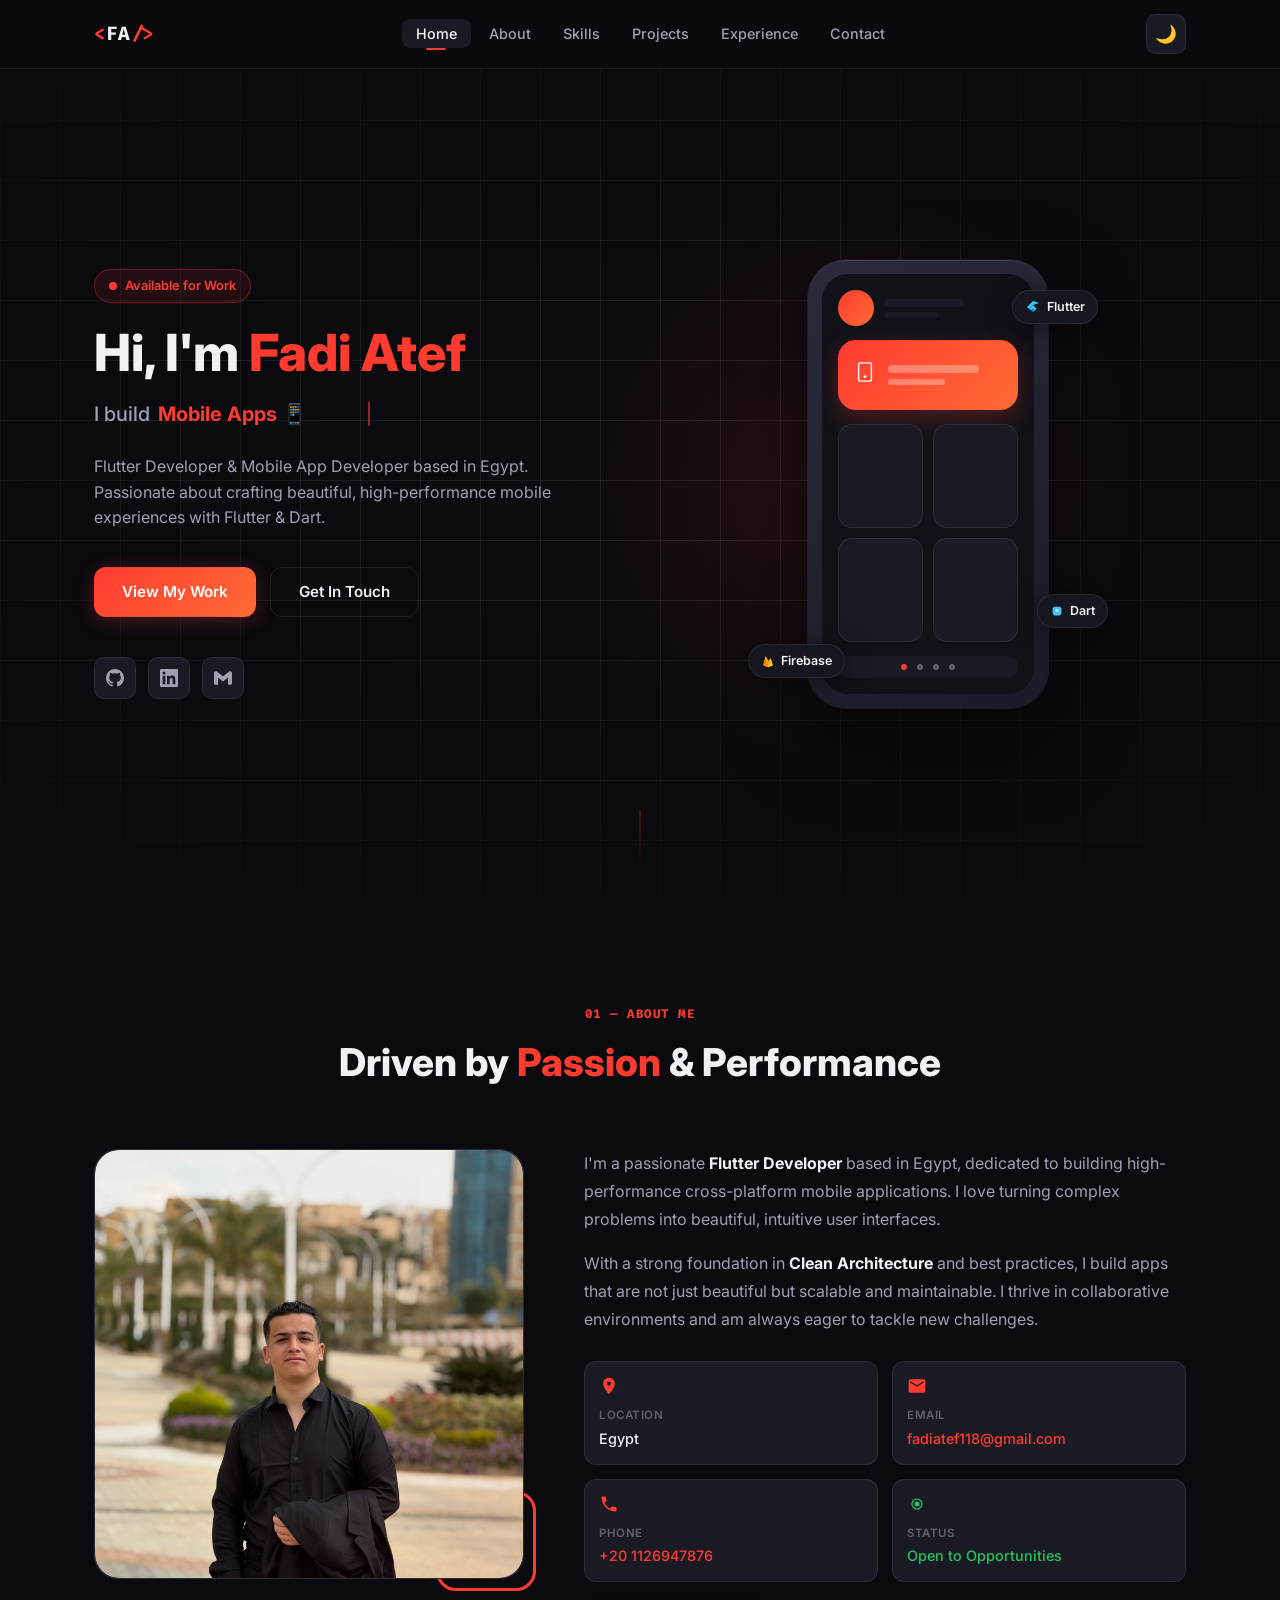
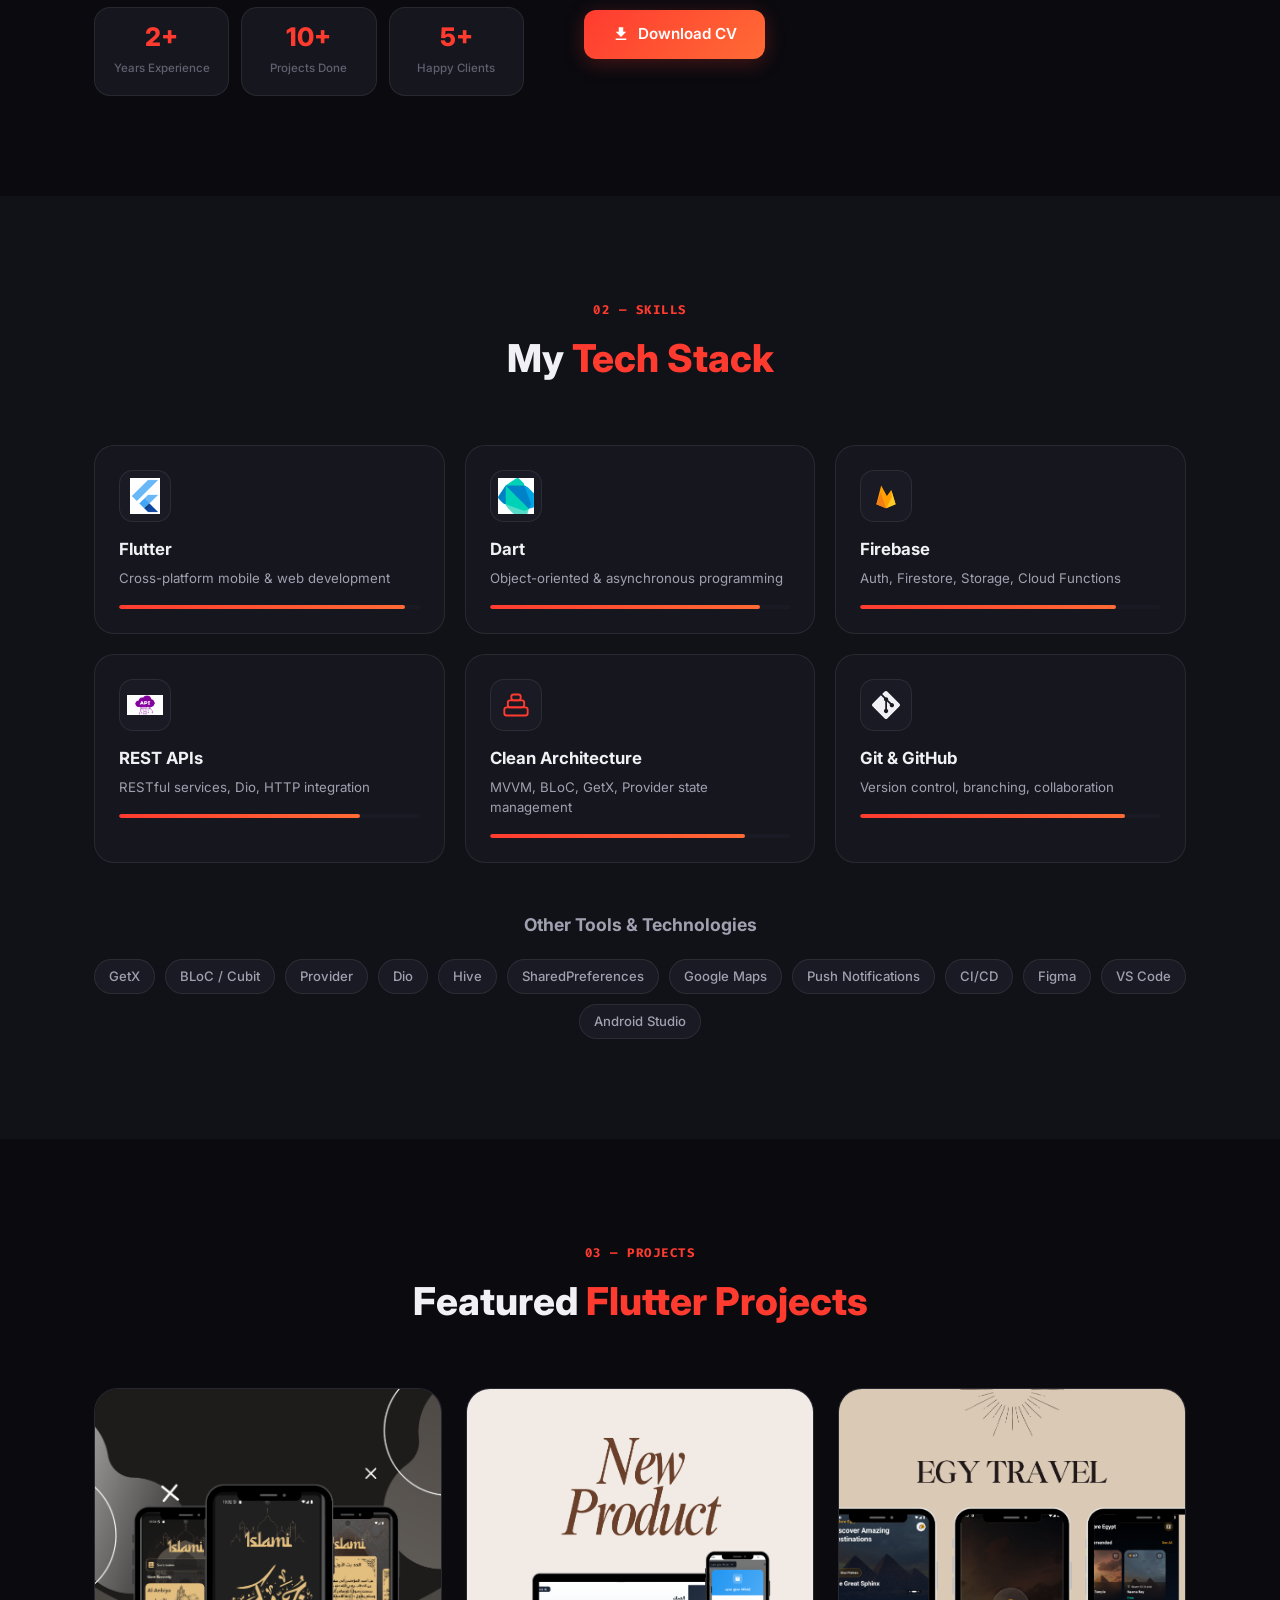
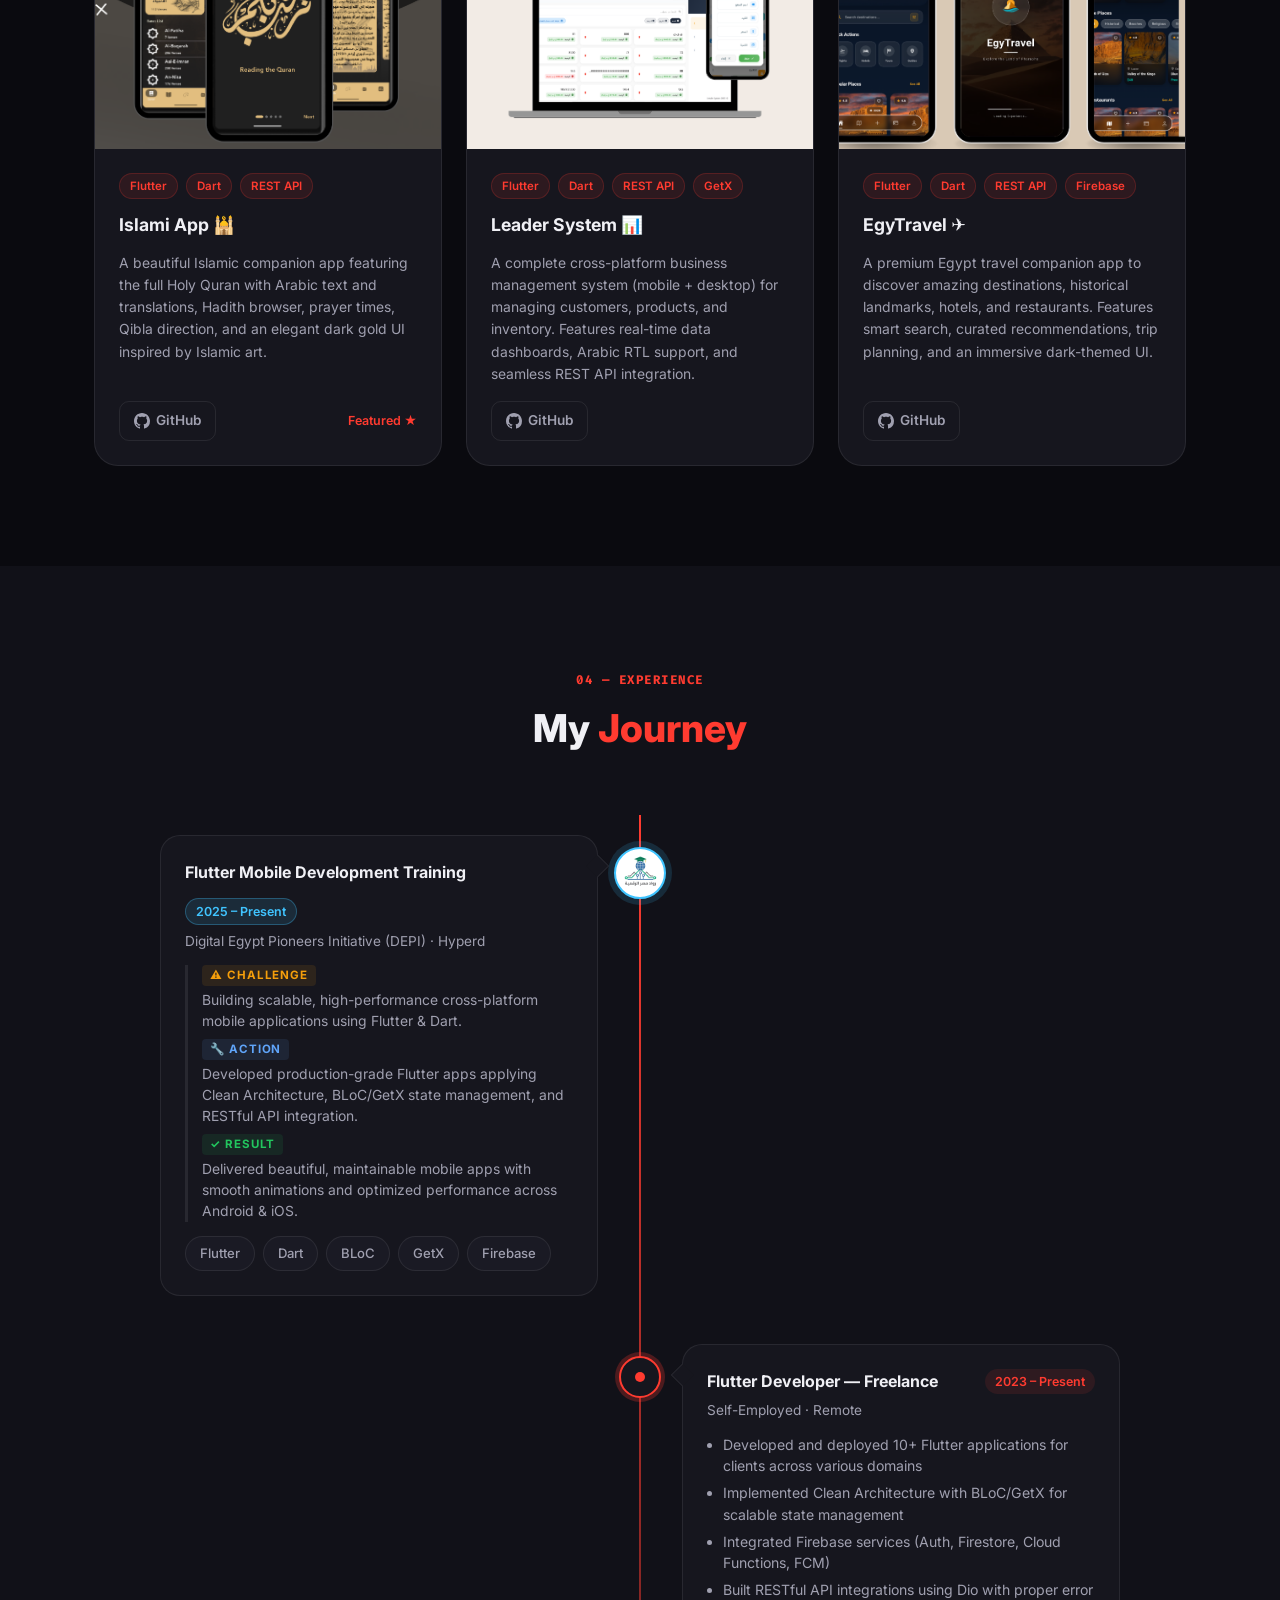
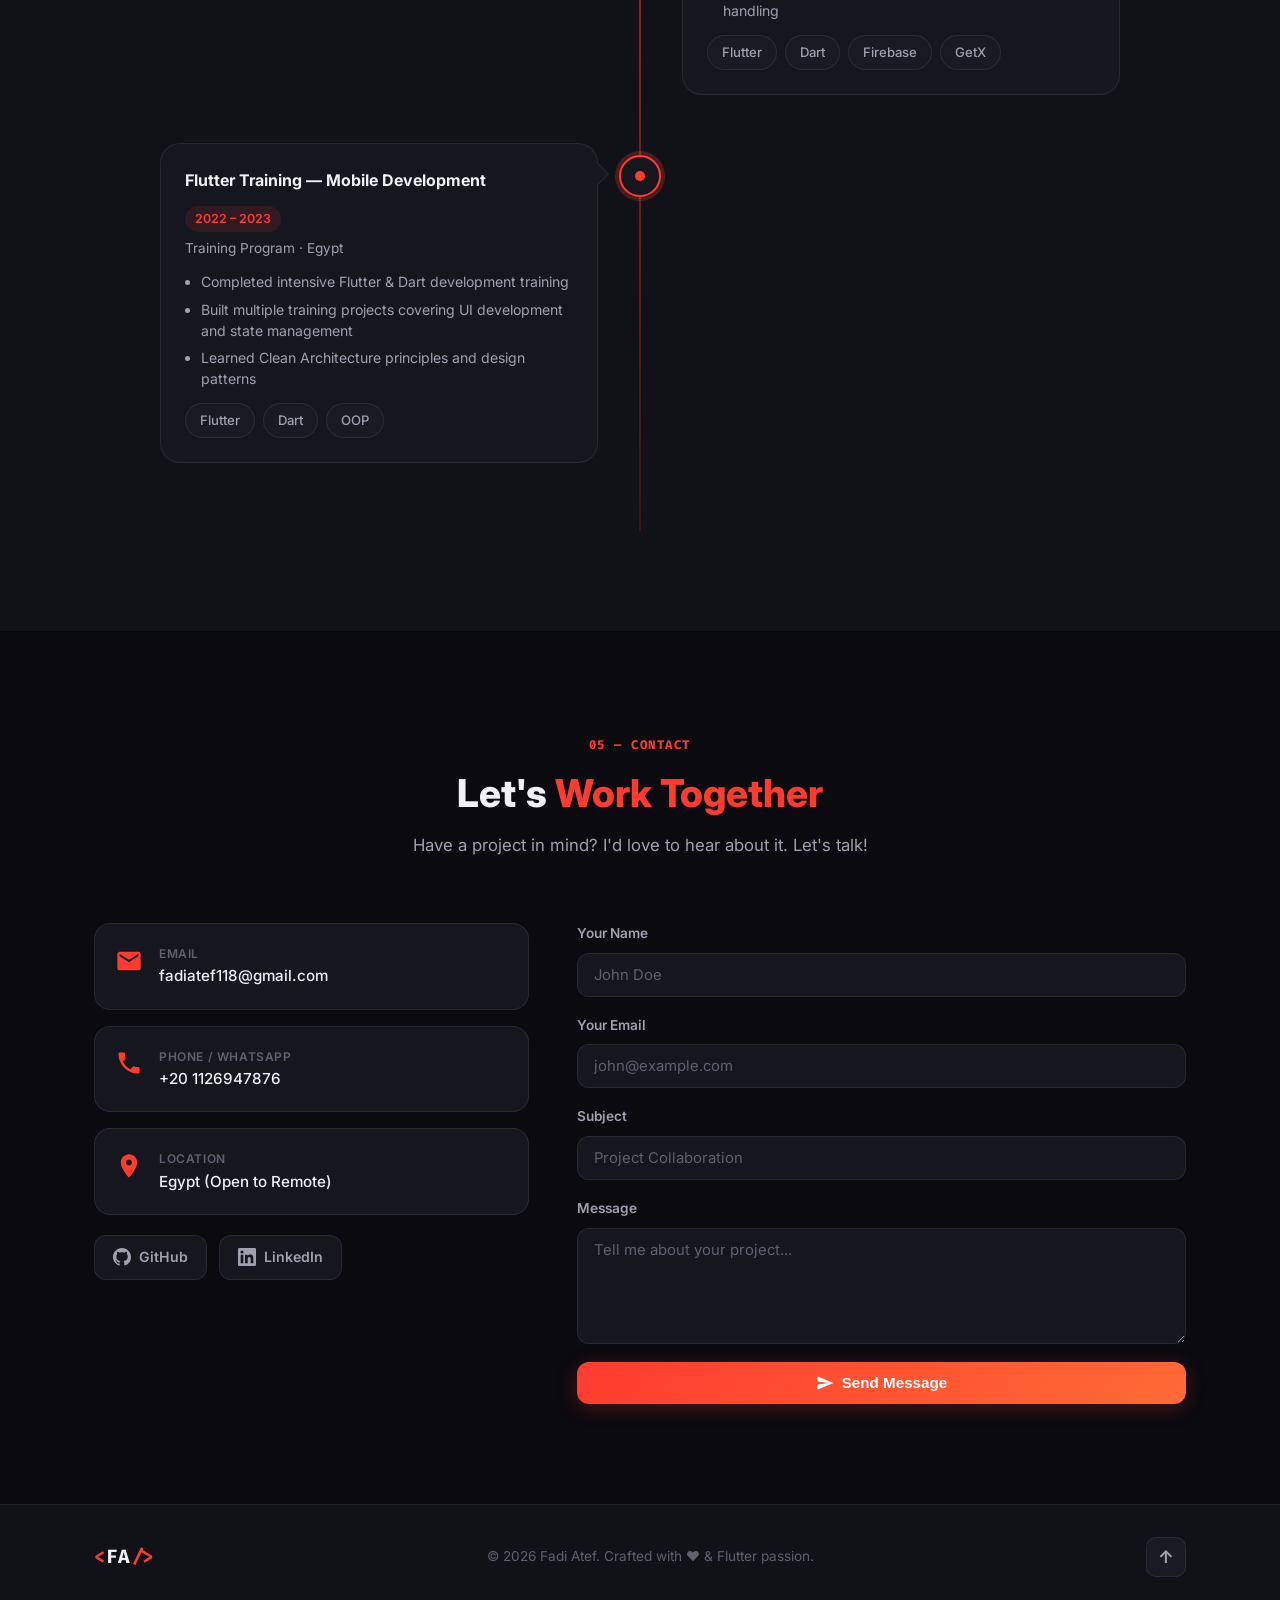
==== commit d8ae26e5: "update project" ====
--- a/index.html
+++ b/index.html
@@ -177,7 +177,8 @@
                 <div class="about-image-wrap">
                     <div class="about-img-frame">
                         <div class="about-img-placeholder photo">
-                            <img src="fadi-photo.jpg" alt="Fadi Atef - Flutter Developer" class="profile-photo" />
+                            <img src="assets/fadi-photo.jpg" alt="Fadi Atef - Flutter Developer"
+                                class="profile-photo" />
                         </div>
                         <div class="about-img-accent"></div>
                     </div>
@@ -284,7 +285,7 @@
                 <!-- Flutter -->
                 <div class="skill-card">
                     <div class="skill-icon flutter-icon">
-                        <img src="icon-flutter.png" alt="Flutter" class="skill-img" />
+                        <img src="assets/icon-flutter.png" alt="Flutter" class="skill-img" />
                     </div>
                     <h3 class="skill-name">Flutter</h3>
                     <p class="skill-desc">Cross-platform mobile &amp; web development</p>
@@ -296,7 +297,7 @@
                 <!-- Dart -->
                 <div class="skill-card">
                     <div class="skill-icon dart-icon">
-                        <img src="icon-dart.png" alt="Dart" class="skill-img" />
+                        <img src="assets/icon-dart.png" alt="Dart" class="skill-img" />
                     </div>
                     <h3 class="skill-name">Dart</h3>
                     <p class="skill-desc">Object-oriented &amp; asynchronous programming</p>
@@ -324,7 +325,7 @@
                 <!-- REST APIs -->
                 <div class="skill-card">
                     <div class="skill-icon api-icon">
-                        <img src="icon-api.png" alt="REST API" class="skill-img" />
+                        <img src="assets/icon-api.png" alt="REST API" class="skill-img" />
                     </div>
                     <h3 class="skill-name">REST APIs</h3>
                     <p class="skill-desc">RESTful services, Dio, HTTP integration</p>
@@ -397,7 +398,8 @@
                 <!-- PROJECT 1: ISLAMI -->
                 <article class="project-card">
                     <div class="project-preview project-img-preview">
-                        <img src="project-islami.png" alt="Islami App - Quran Reader" class="project-screenshot" />
+                        <img src="assets/project-islami.png" alt="Islami App - Quran Reader"
+                            class="project-screenshot" />
                     </div>
                     <div class="project-info">
                         <div class="project-tags-top">
@@ -426,7 +428,7 @@
                 <!-- PROJECT 2: LEADER SYSTEM -->
                 <article class="project-card">
                     <div class="project-preview project-img-preview">
-                        <img src="project-leader.png" alt="Leader System - Business Management"
+                        <img src="assets/project-leader.png" alt="Leader System - Business Management"
                             class="project-screenshot" />
                     </div>
                     <div class="project-info">
@@ -456,7 +458,7 @@
                 <!-- PROJECT 3: EGY TRAVEL -->
                 <article class="project-card">
                     <div class="project-preview project-img-preview">
-                        <img src="project-egytravel.png" alt="EgyTravel - Egypt Travel App"
+                        <img src="assets/project-egytravel.png" alt="EgyTravel - Egypt Travel App"
                             class="project-screenshot" />
                     </div>
                     <div class="project-info">
@@ -495,6 +497,48 @@
                 <h2 class="section-title">My <span class="highlight">Journey</span></h2>
             </div>
             <div class="timeline">
+
+                <!-- DEPI Flutter Training -->
+                <div class="timeline-item">
+                    <div class="timeline-dot tl-dot-active">
+                        <img src="assets/DEPI.png" alt="DEPI" class="tl-dot-img" />
+                    </div>
+                    <div class="timeline-content">
+                        <div class="timeline-header">
+                            <div class="tl-title-row">
+
+                                <h3 class="tl-title">Flutter Mobile Development Training</h3>
+                            </div>
+                            <span class="tl-date tl-date-active">2025 &ndash; Present</span>
+                        </div>
+                        <p class="tl-company">Digital Egypt Pioneers Initiative (DEPI) &middot; Hyperd</p>
+                        <div class="tl-car">
+                            <div class="tl-car-item">
+                                <span class="tl-car-label challenge">&#9888; Challenge</span>
+                                <span class="tl-car-text">Building scalable, high-performance cross-platform mobile
+                                    applications using Flutter &amp; Dart.</span>
+                            </div>
+                            <div class="tl-car-item">
+                                <span class="tl-car-label action">&#128295; Action</span>
+                                <span class="tl-car-text">Developed production-grade Flutter apps applying Clean
+                                    Architecture, BLoC/GetX state management, and RESTful API integration.</span>
+                            </div>
+                            <div class="tl-car-item">
+                                <span class="tl-car-label result">&#10003; Result</span>
+                                <span class="tl-car-text">Delivered beautiful, maintainable mobile apps with smooth
+                                    animations and optimized performance across Android &amp; iOS.</span>
+                            </div>
+                        </div>
+                        <div class="tl-tags">
+                            <span class="tool-tag">Flutter</span>
+                            <span class="tool-tag">Dart</span>
+                            <span class="tool-tag">BLoC</span>
+                            <span class="tool-tag">GetX</span>
+                            <span class="tool-tag">Firebase</span>
+                        </div>
+                    </div>
+                </div>
+
                 <div class="timeline-item">
                     <div class="timeline-dot"></div>
                     <div class="timeline-content">
--- a/style.css
+++ b/style.css
@@ -1275,31 +1275,87 @@
 }
 
 /* ============================================================
-   EXPERIENCE / TIMELINE
+   EXPERIENCE / TIMELINE — Centered Layout
    ============================================================ */
 .timeline {
-  max-width: 760px;
+  max-width: 960px;
   margin: 0 auto;
   position: relative;
-}
-
+  padding: 20px 0;
+}
+
+/* Center vertical line */
 .timeline::before {
   content: '';
   position: absolute;
-  left: 20px;
+  left: 50%;
   top: 0;
   bottom: 0;
   width: 2px;
-  background: linear-gradient(to bottom, var(--primary), transparent);
+  transform: translateX(-50%);
+  background: linear-gradient(to bottom, var(--primary), rgba(255, 59, 48, 0.15));
 }
 
 .timeline-item {
   display: flex;
-  gap: 28px;
-  margin-bottom: 40px;
+  justify-content: flex-end;
+  /* default: card on the RIGHT */
+  align-items: flex-start;
+  gap: 0;
+  margin-bottom: 48px;
   position: relative;
-}
-
+  width: 100%;
+}
+
+/* Odd items → card on the LEFT */
+.timeline-item:nth-child(odd) {
+  justify-content: flex-start;
+}
+
+/* Card wrapper — each card takes up ~45% width */
+.timeline-content {
+  background: var(--bg-card);
+  border: 1px solid var(--border);
+  border-radius: 20px;
+  padding: 24px;
+  width: calc(50% - 42px);
+  transition: all 0.3s;
+  position: relative;
+}
+
+/* Arrow pointing toward center line */
+.timeline-content::after {
+  content: '';
+  position: absolute;
+  top: 22px;
+  width: 16px;
+  height: 16px;
+  background: var(--bg-card);
+  border: 1px solid var(--border);
+  transform: rotate(45deg);
+}
+
+/* RIGHT card arrow points LEFT (toward center) */
+.timeline-item:nth-child(even) .timeline-content::after {
+  left: -9px;
+  border-right: none;
+  border-top: none;
+}
+
+/* LEFT card arrow points RIGHT (toward center) */
+.timeline-item:nth-child(odd) .timeline-content::after {
+  right: -9px;
+  border-left: none;
+  border-bottom: none;
+}
+
+.timeline-content:hover {
+  border-color: var(--border-hover);
+  box-shadow: var(--shadow-hover);
+  transform: translateY(-4px);
+}
+
+/* Dot sits exactly on the center line */
 .timeline-dot {
   width: 42px;
   height: 42px;
@@ -1307,8 +1363,11 @@
   border: 2px solid var(--primary);
   border-radius: 50%;
   flex-shrink: 0;
-  position: relative;
-  z-index: 1;
+  position: absolute;
+  left: 50%;
+  top: 12px;
+  transform: translateX(-50%);
+  z-index: 2;
   box-shadow: 0 0 0 4px var(--primary-glow);
   display: flex;
   align-items: center;
@@ -1323,25 +1382,11 @@
   border-radius: 50%;
 }
 
-.timeline-content {
-  background: var(--bg-card);
-  border: 1px solid var(--border);
-  border-radius: 20px;
-  padding: 24px;
-  flex: 1;
-  transition: all 0.3s;
-}
-
-.timeline-content:hover {
-  border-color: var(--border-hover);
-  box-shadow: var(--shadow-hover);
-}
-
 .timeline-header {
   display: flex;
   justify-content: space-between;
   align-items: flex-start;
-  gap: 16px;
+  gap: 12px;
   flex-wrap: wrap;
   margin-bottom: 6px;
 }
@@ -1386,6 +1431,147 @@
   display: flex;
   gap: 8px;
   flex-wrap: wrap;
+}
+
+/* Active timeline dot (pulse animation) */
+.tl-dot-active {
+  border-color: #40C4FF;
+  box-shadow: 0 0 0 6px rgba(64, 196, 255, 0.15);
+  width: 52px;
+  height: 52px;
+  padding: 3px;
+  background: #fff;
+  animation: pulse-ring 2.5s ease-in-out infinite;
+}
+
+@keyframes pulse-ring {
+
+  0%,
+  100% {
+    box-shadow: 0 0 0 4px rgba(64, 196, 255, 0.15);
+  }
+
+  50% {
+    box-shadow: 0 0 0 10px rgba(64, 196, 255, 0.05);
+  }
+}
+
+.tl-dot-active::after {
+  display: none;
+}
+
+.tl-dot-img {
+  width: 100%;
+  height: 100%;
+  object-fit: contain;
+  border-radius: 50%;
+  display: block;
+}
+
+@keyframes pulse-dot {
+
+  0%,
+  100% {
+    transform: scale(1);
+    opacity: 1;
+  }
+
+  50% {
+    transform: scale(1.4);
+    opacity: 0.6;
+  }
+}
+
+/* Active date badge */
+.tl-date-active {
+  background: rgba(64, 196, 255, 0.12);
+  color: #40C4FF;
+  border: 1px solid rgba(64, 196, 255, 0.3);
+}
+
+/* Title row with company logo badge */
+.tl-title-row {
+  display: flex;
+  align-items: center;
+  gap: 10px;
+}
+
+.tl-company-logo {
+  width: 32px;
+  height: 32px;
+  border-radius: 8px;
+  background: rgba(64, 196, 255, 0.1);
+  border: 1px solid rgba(64, 196, 255, 0.25);
+  display: flex;
+  align-items: center;
+  justify-content: center;
+  flex-shrink: 0;
+}
+
+/* When logo is an image, give it more space */
+.tl-company-logo-img {
+  width: 40px;
+  height: 40px;
+  border-radius: 10px;
+  padding: 3px;
+  background: #fff;
+  border-color: rgba(64, 196, 255, 0.2);
+}
+
+.tl-logo-img {
+  width: 100%;
+  height: 100%;
+  object-fit: contain;
+  border-radius: 7px;
+}
+
+/* CAR: Challenge / Action / Result */
+.tl-car {
+  display: flex;
+  flex-direction: column;
+  gap: 8px;
+  margin-bottom: 14px;
+  border-left: 3px solid var(--border);
+  padding-left: 14px;
+}
+
+.tl-car-item {
+  display: flex;
+  flex-direction: column;
+  gap: 2px;
+}
+
+.tl-car-label {
+  font-size: 0.72rem;
+  font-weight: 700;
+  text-transform: uppercase;
+  letter-spacing: 0.08em;
+  border-radius: 4px;
+  padding: 1px 8px;
+  display: inline-block;
+  width: fit-content;
+  margin-bottom: 2px;
+}
+
+.tl-car-label.challenge {
+  color: #f59e0b;
+  background: rgba(245, 158, 11, 0.1);
+}
+
+.tl-car-label.action {
+  color: #60a5fa;
+  background: rgba(96, 165, 250, 0.1);
+}
+
+.tl-car-label.result {
+  color: #22c55e;
+  background: rgba(34, 197, 94, 0.1);
+}
+
+.tl-car-text {
+  font-size: 0.87rem;
+  color: var(--text-2);
+  line-height: 1.5;
 }
 
 /* ============================================================
@@ -1715,11 +1901,32 @@
     grid-template-columns: 1fr;
   }
 
+  /* Timeline → collapse to single column on mobile */
   .timeline::before {
-    left: 16px;
+    left: 20px;
+    transform: none;
+  }
+
+  .timeline-item,
+  .timeline-item:nth-child(odd) {
+    justify-content: flex-end;
+    padding-left: 56px;
+  }
+
+  .timeline-content {
+    width: 100%;
+  }
+
+  .timeline-content::after,
+  .timeline-item:nth-child(odd) .timeline-content::after,
+  .timeline-item:nth-child(even) .timeline-content::after {
+    display: none;
   }
 
   .timeline-dot {
+    left: 20px;
+    top: 14px;
+    transform: translateX(-50%);
     width: 34px;
     height: 34px;
   }
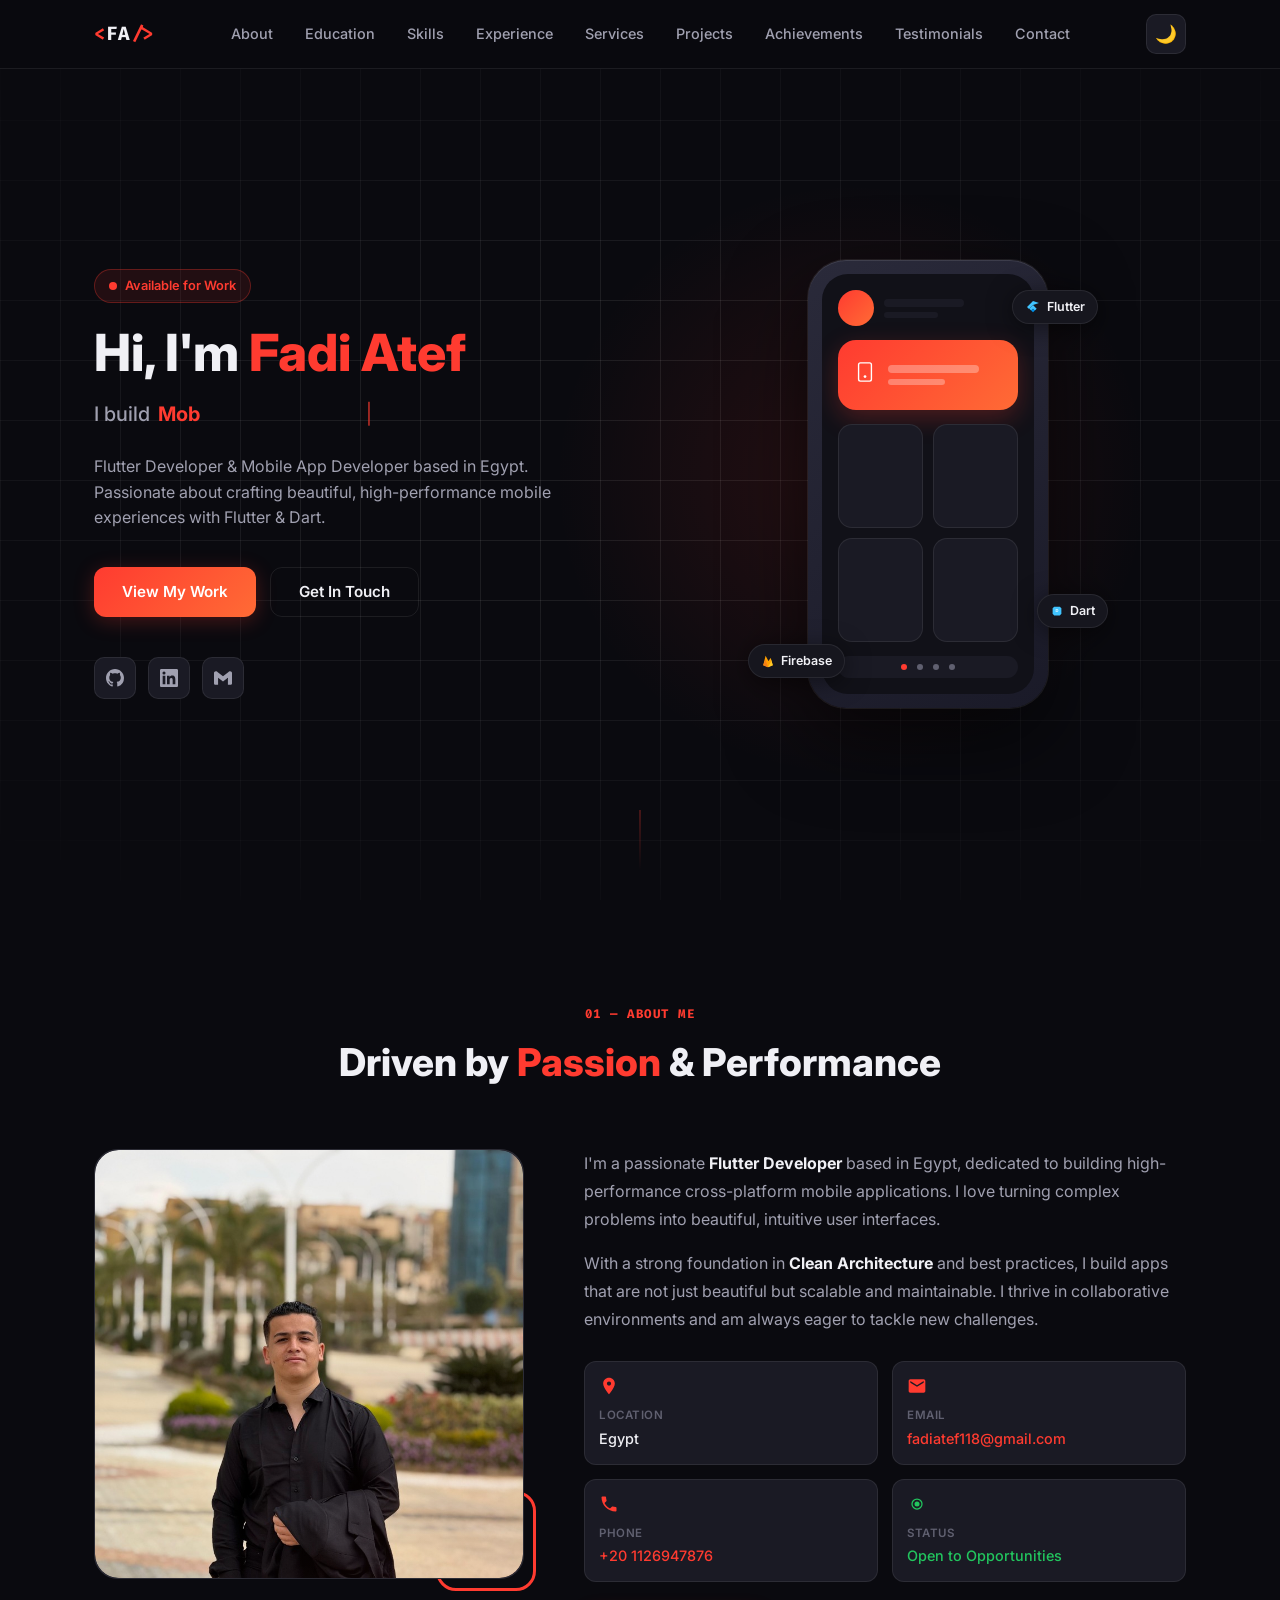
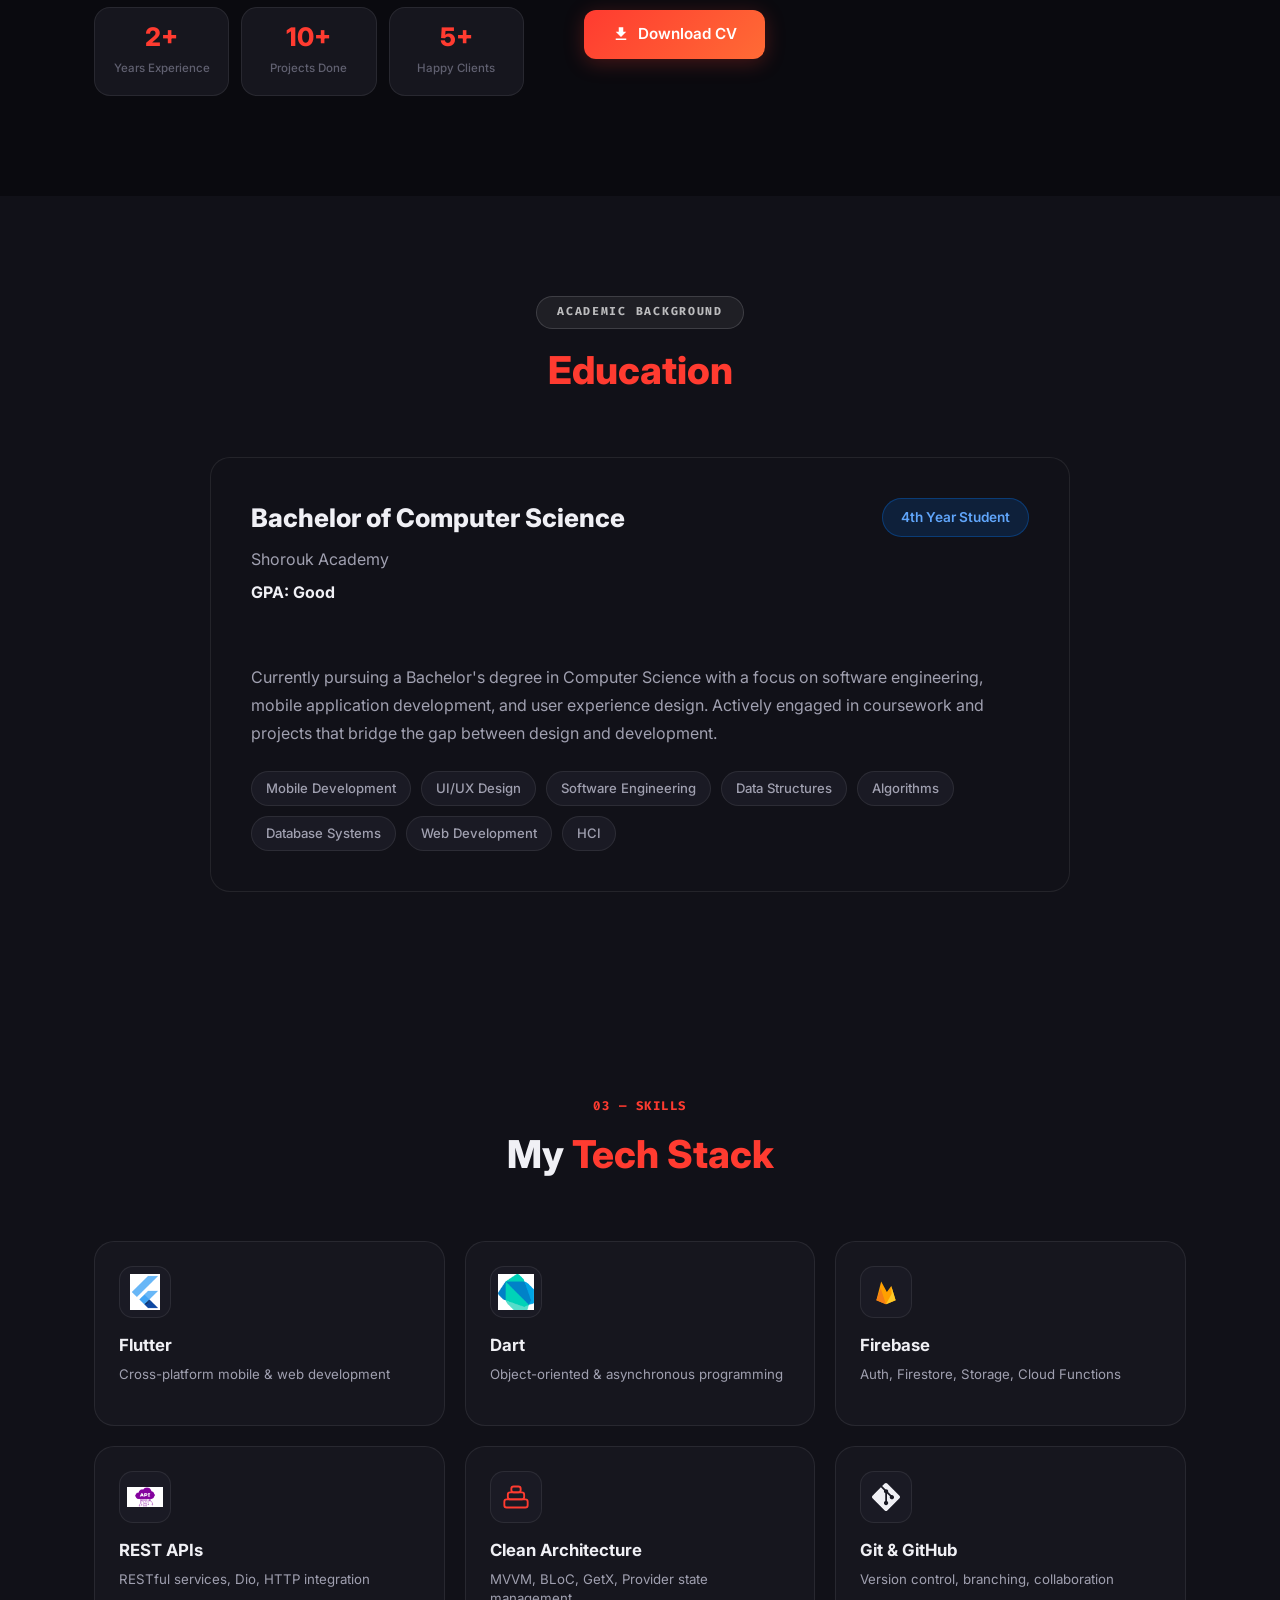
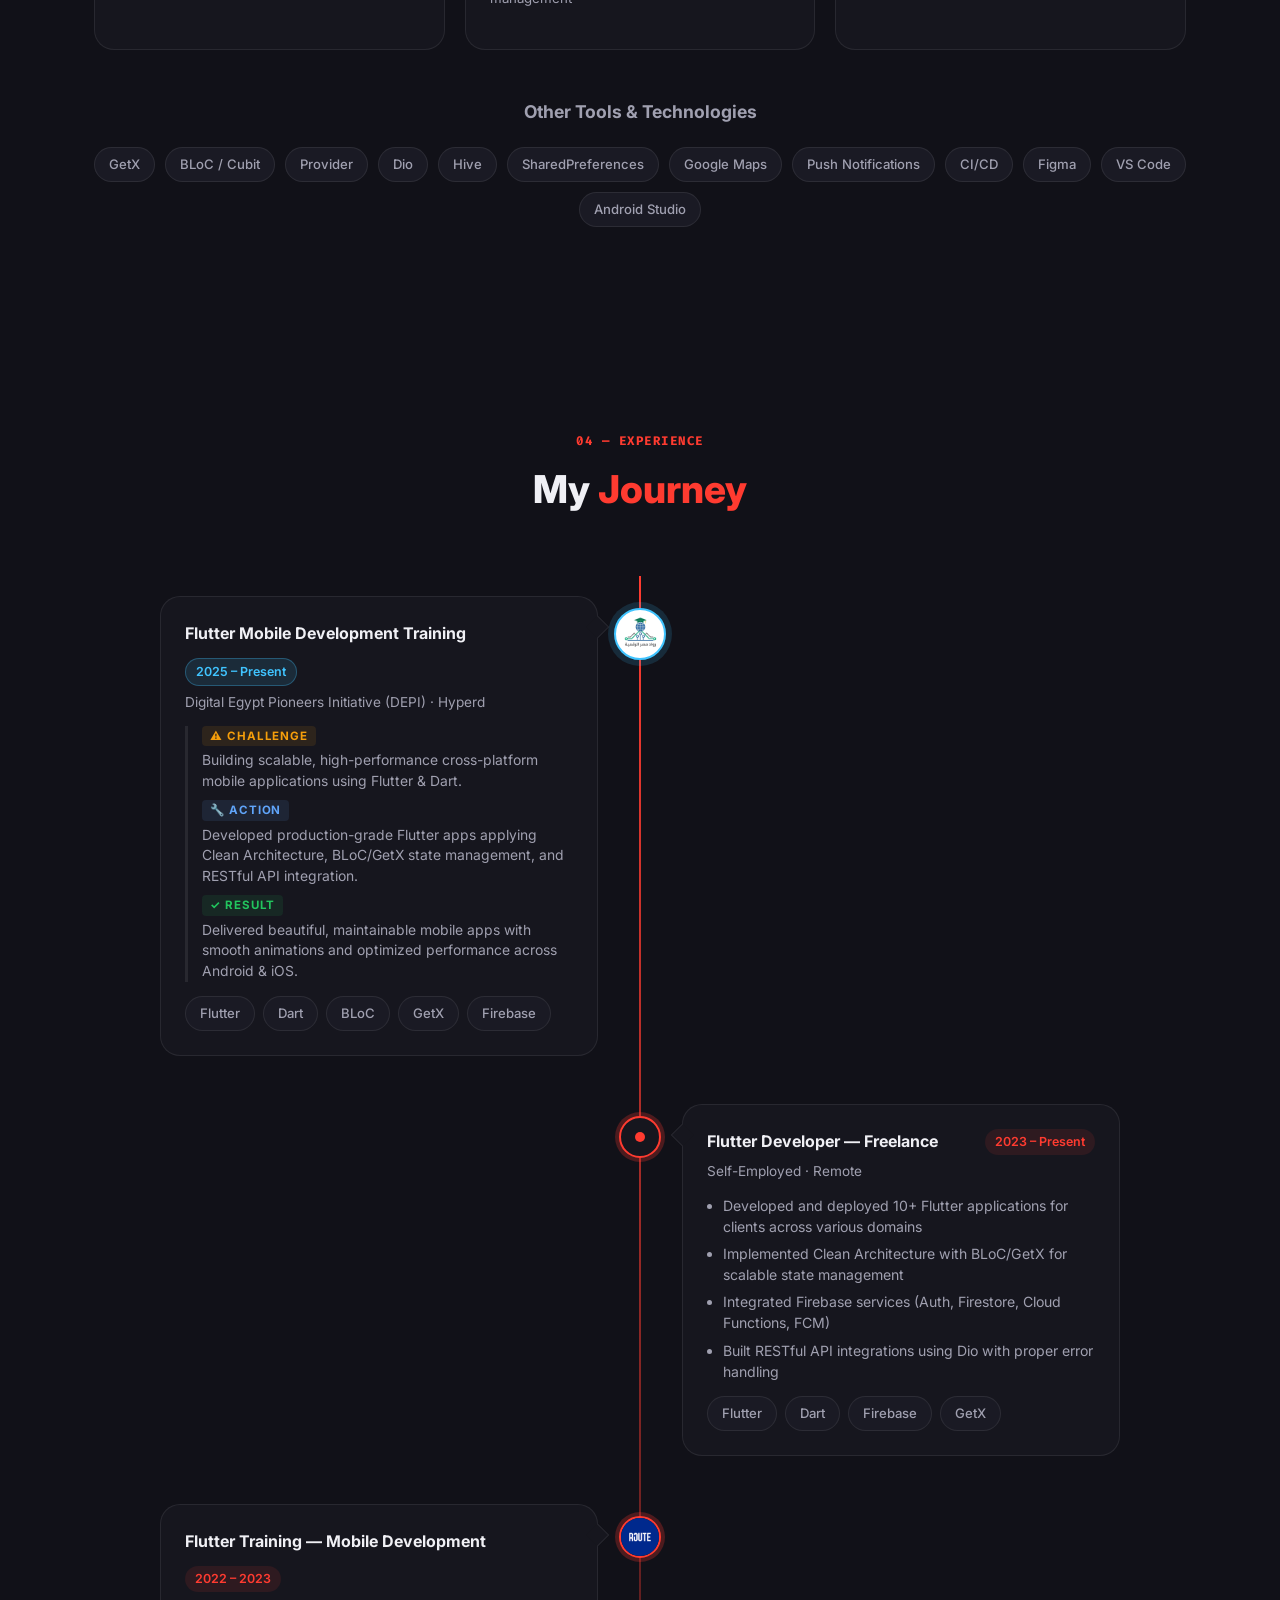
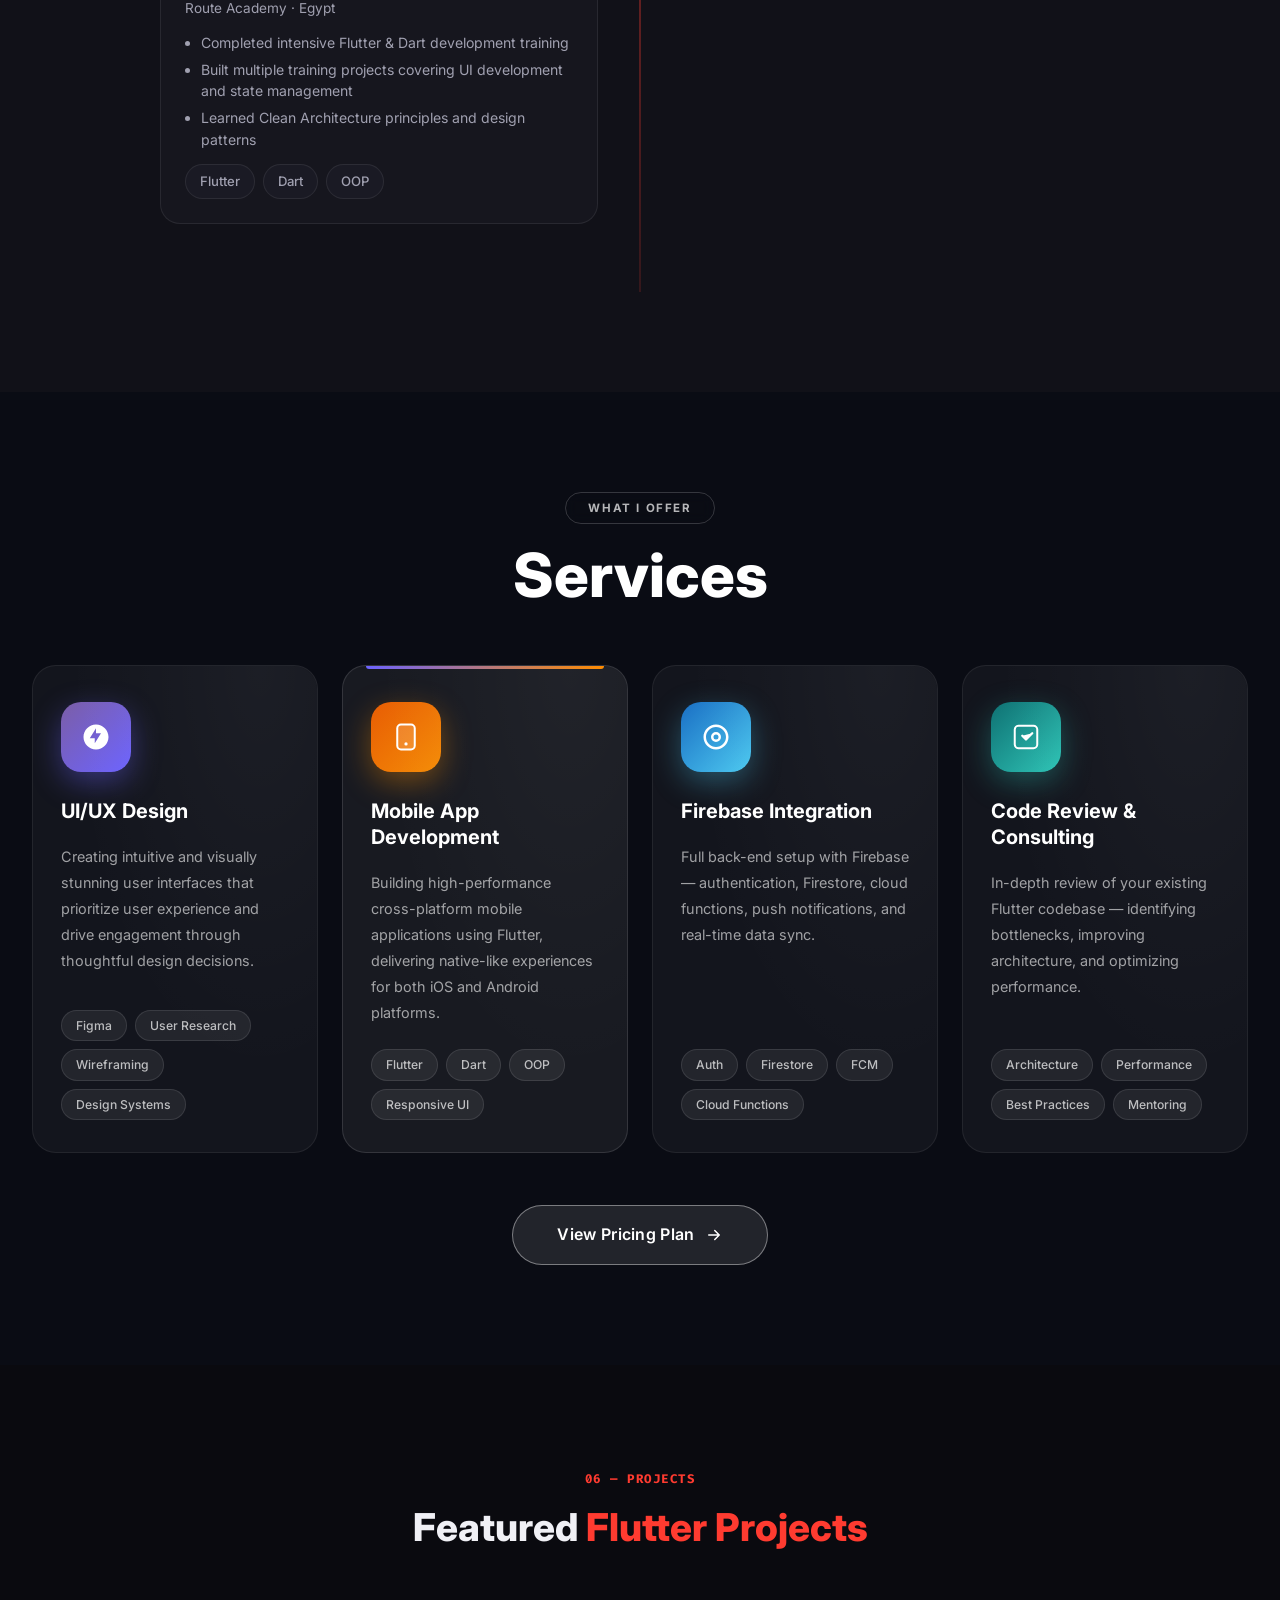
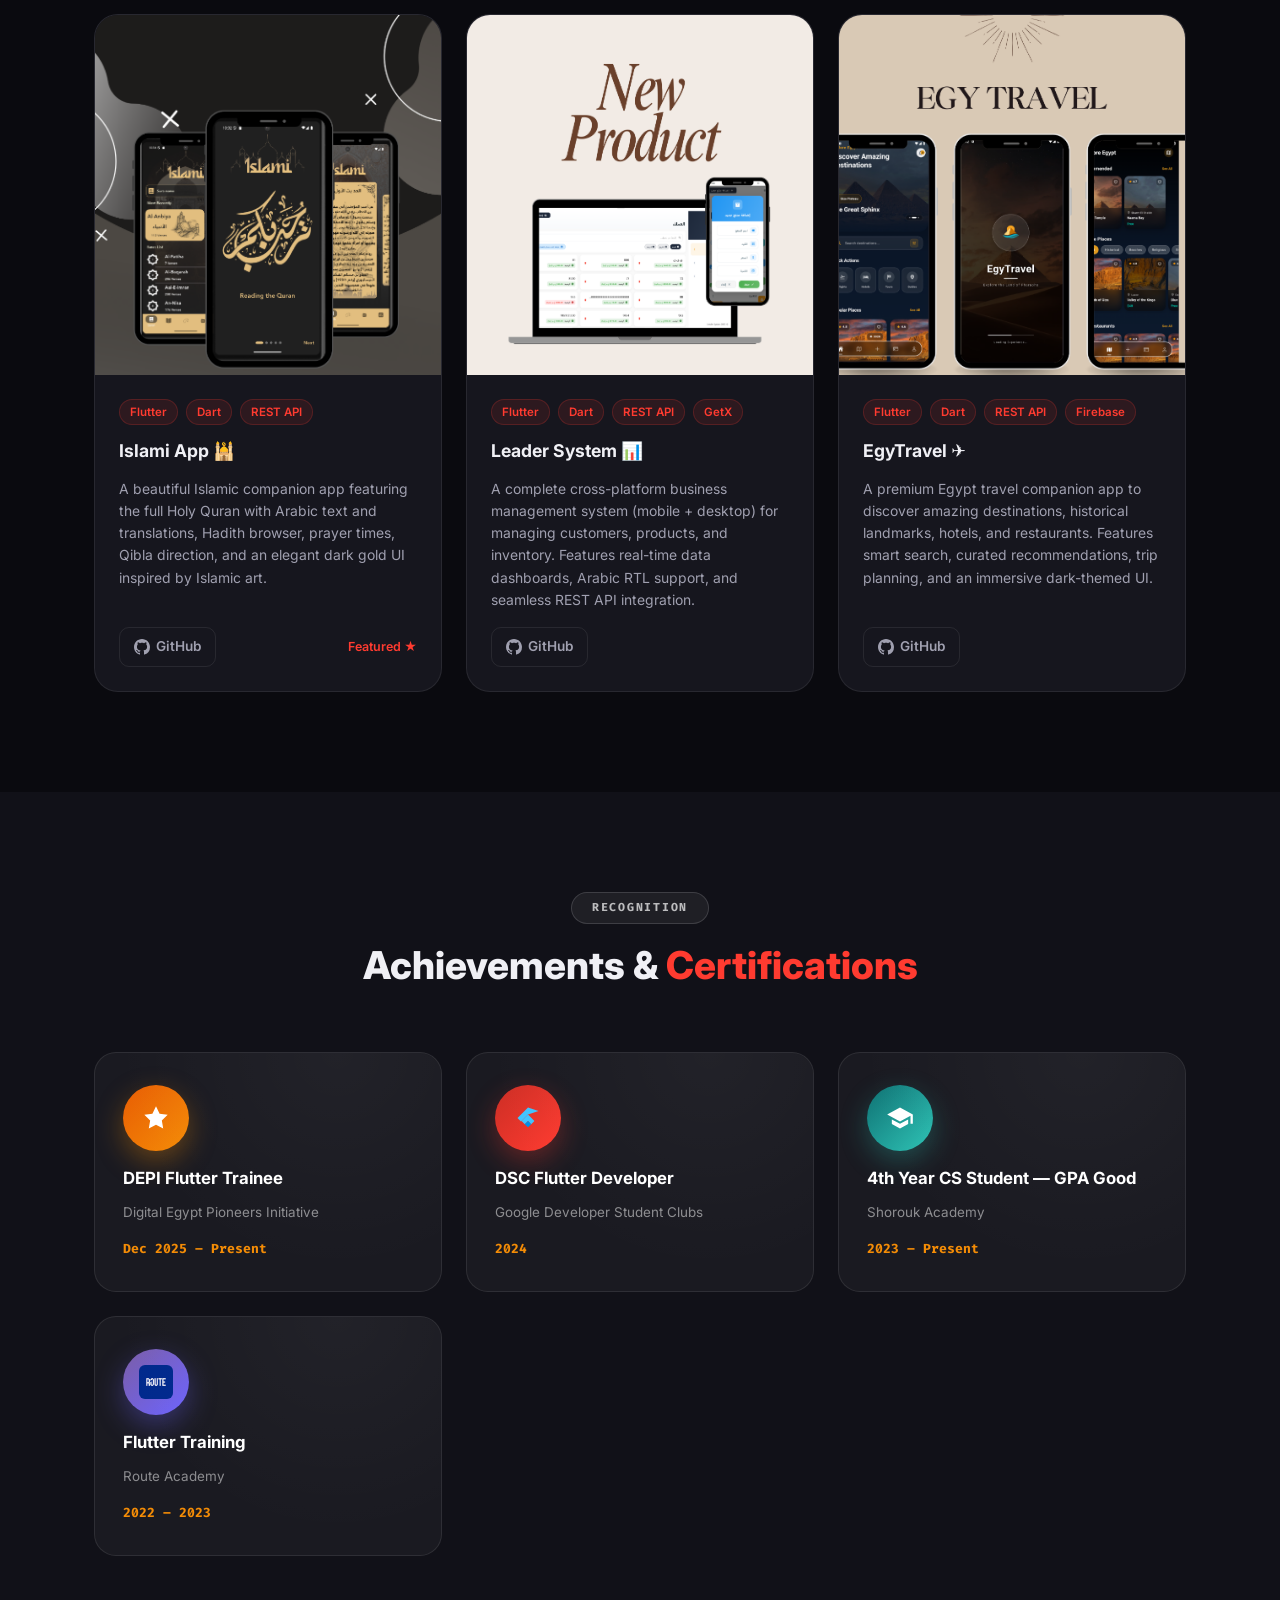
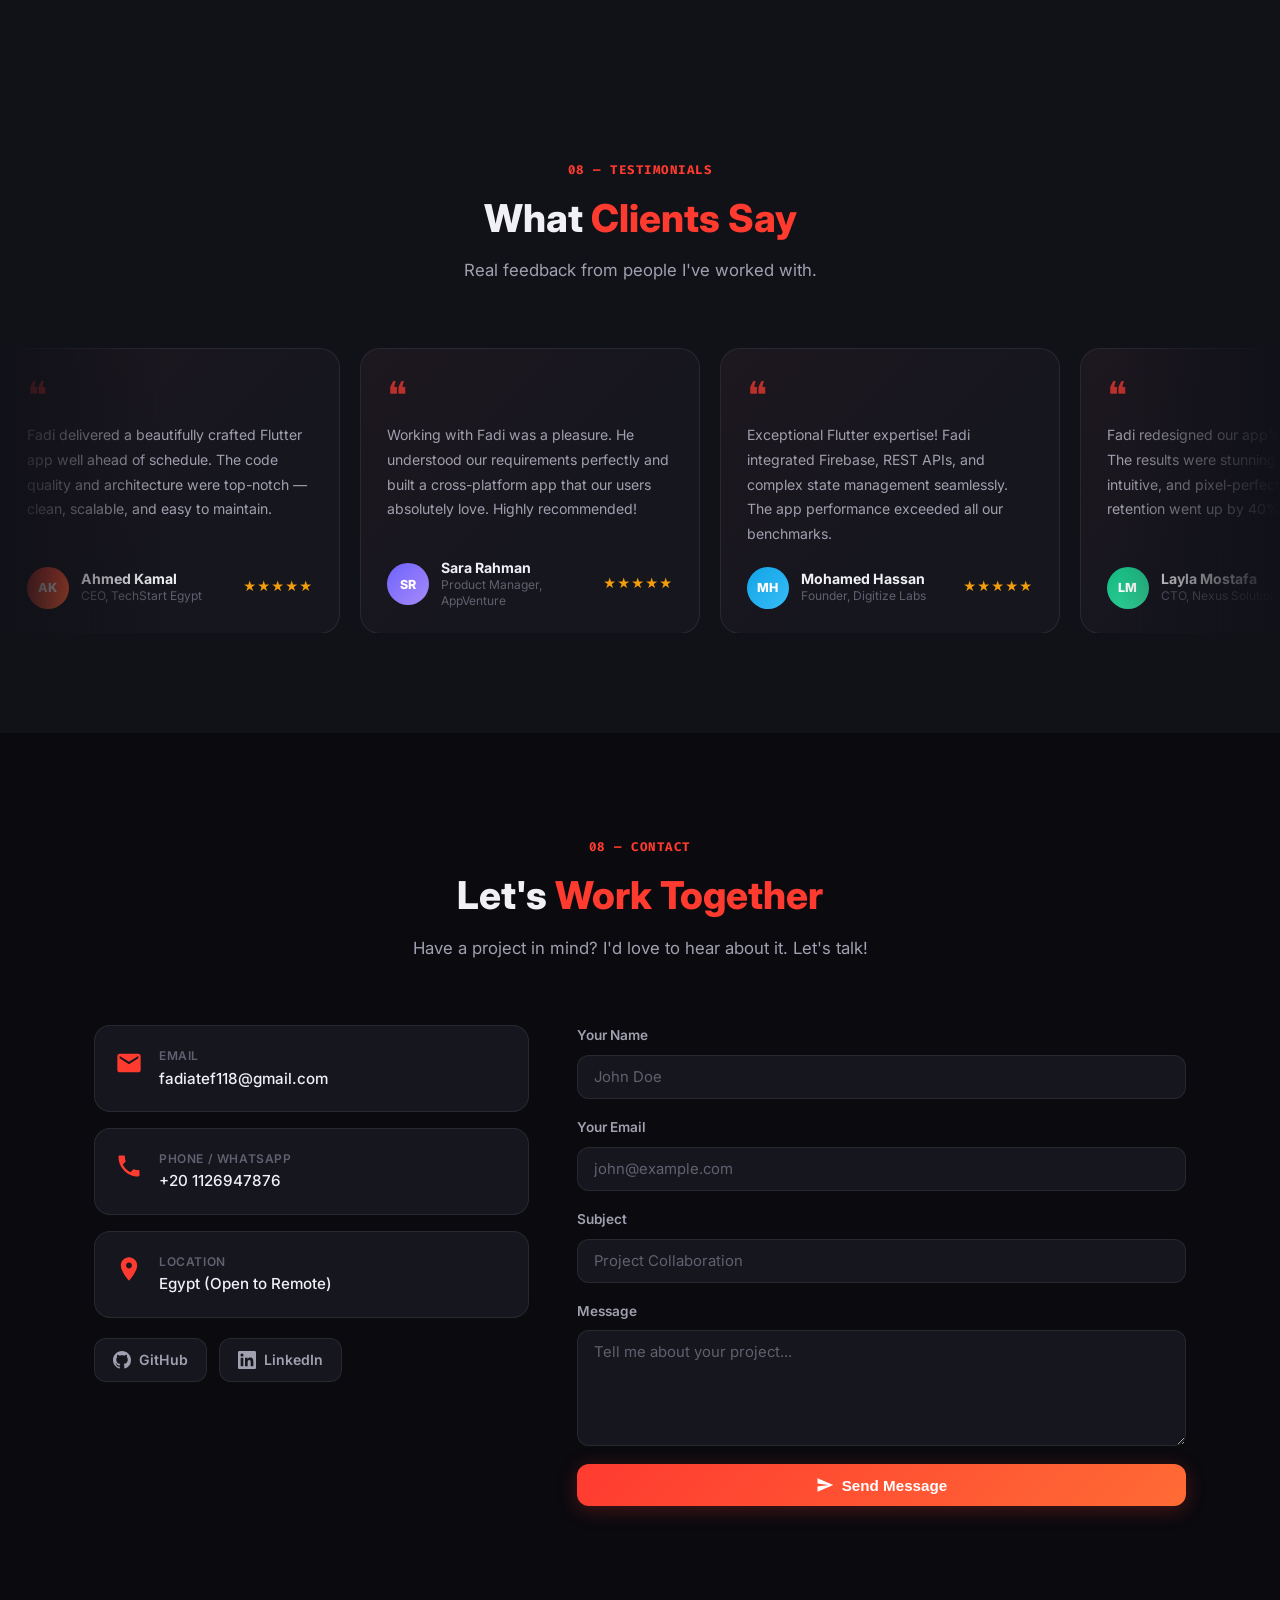
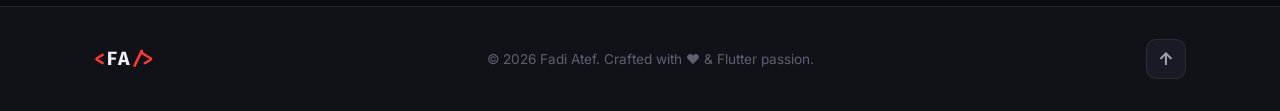
==== commit 67de9d2d: "update projecttt" ====
--- a/index.html
+++ b/index.html
@@ -27,11 +27,14 @@
                 <span class="logo-bracket">&lt;</span>FA<span class="logo-bracket">/&gt;</span>
             </a>
             <ul class="nav-links" id="nav-links">
-                <li><a href="#home" class="nav-link active">Home</a></li>
-                <li><a href="#about" class="nav-link">About</a></li>
+                <li><a href="#about" class="nav-link active">About</a></li>
+                <li><a href="#education" class="nav-link">Education</a></li>
                 <li><a href="#skills" class="nav-link">Skills</a></li>
+                <li><a href="#experience" class="nav-link">Experience</a></li>
+                <li><a href="#services" class="nav-link">Services</a></li>
                 <li><a href="#projects" class="nav-link">Projects</a></li>
-                <li><a href="#experience" class="nav-link">Experience</a></li>
+                <li><a href="#achievements" class="nav-link">Achievements</a></li>
+                <li><a href="#testimonials" class="nav-link">Testimonials</a></li>
                 <li><a href="#contact" class="nav-link">Contact</a></li>
             </ul>
             <div class="nav-actions">
@@ -166,6 +169,7 @@
         </div>
     </section>
 
+
     <!-- ========== ABOUT ========== -->
     <section class="section" id="about">
         <div class="container">
@@ -273,11 +277,47 @@
         </div>
     </section>
 
+    <!-- ========== EDUCATION ========== -->
+    <section class="section section-alt achievements-section" id="education">
+        <canvas class="achievements-canvas" id="educationCanvas"></canvas>
+        <div class="container" style="position:relative;z-index:1;">
+            <div class="section-header">
+                <span class="achievements-badge">ACADEMIC BACKGROUND</span>
+                <h2 class="section-title"><span class="highlight">Education</span></h2>
+            </div>
+            <div class="edu-card">
+                <div class="edu-card-top">
+                    <div>
+                        <h3 class="edu-degree">Bachelor of Computer Science</h3>
+                        <p class="edu-school">Shorouk Academy</p>
+                        <p class="edu-gpa">GPA: Good</p>
+                    </div>
+                    <span class="edu-badge">4th Year Student</span>
+                </div>
+                <div class="edu-divider"></div>
+                <p class="edu-desc">Currently pursuing a Bachelor's degree in Computer Science with a focus on software
+                    engineering, mobile application development, and user experience design. Actively engaged in
+                    coursework and projects that bridge the gap between design and development.</p>
+                <div class="edu-tags">
+                    <span class="tool-tag">Mobile Development</span>
+                    <span class="tool-tag">UI/UX Design</span>
+                    <span class="tool-tag">Software Engineering</span>
+                    <span class="tool-tag">Data Structures</span>
+                    <span class="tool-tag">Algorithms</span>
+                    <span class="tool-tag">Database Systems</span>
+                    <span class="tool-tag">Web Development</span>
+                    <span class="tool-tag">HCI</span>
+                </div>
+            </div>
+        </div>
+    </section>
+
+
     <!-- ========== SKILLS ========== -->
     <section class="section section-alt" id="skills">
         <div class="container">
             <div class="section-header">
-                <span class="section-tag">02 &mdash; Skills</span>
+                <span class="section-tag">03 &mdash; Skills</span>
                 <h2 class="section-title">My <span class="highlight">Tech Stack</span></h2>
             </div>
             <div class="skills-grid">
@@ -289,9 +329,6 @@
                     </div>
                     <h3 class="skill-name">Flutter</h3>
                     <p class="skill-desc">Cross-platform mobile &amp; web development</p>
-                    <div class="skill-bar">
-                        <div class="skill-fill" data-width="95"></div>
-                    </div>
                 </div>
 
                 <!-- Dart -->
@@ -301,9 +338,6 @@
                     </div>
                     <h3 class="skill-name">Dart</h3>
                     <p class="skill-desc">Object-oriented &amp; asynchronous programming</p>
-                    <div class="skill-bar">
-                        <div class="skill-fill" data-width="90"></div>
-                    </div>
                 </div>
 
                 <!-- Firebase -->
@@ -317,9 +351,6 @@
                     </div>
                     <h3 class="skill-name">Firebase</h3>
                     <p class="skill-desc">Auth, Firestore, Storage, Cloud Functions</p>
-                    <div class="skill-bar">
-                        <div class="skill-fill" data-width="85"></div>
-                    </div>
                 </div>
 
                 <!-- REST APIs -->
@@ -329,9 +360,6 @@
                     </div>
                     <h3 class="skill-name">REST APIs</h3>
                     <p class="skill-desc">RESTful services, Dio, HTTP integration</p>
-                    <div class="skill-bar">
-                        <div class="skill-fill" data-width="80"></div>
-                    </div>
                 </div>
 
                 <!-- Clean Architecture -->
@@ -345,9 +373,6 @@
                     </div>
                     <h3 class="skill-name">Clean Architecture</h3>
                     <p class="skill-desc">MVVM, BLoC, GetX, Provider state management</p>
-                    <div class="skill-bar">
-                        <div class="skill-fill" data-width="85"></div>
-                    </div>
                 </div>
 
                 <!-- Git -->
@@ -360,9 +385,6 @@
                     </div>
                     <h3 class="skill-name">Git &amp; GitHub</h3>
                     <p class="skill-desc">Version control, branching, collaboration</p>
-                    <div class="skill-bar">
-                        <div class="skill-fill" data-width="88"></div>
-                    </div>
                 </div>
 
             </div>
@@ -382,109 +404,6 @@
                     <span class="tool-tag">VS Code</span>
                     <span class="tool-tag">Android Studio</span>
                 </div>
-            </div>
-        </div>
-    </section>
-
-    <!-- ========== PROJECTS ========== -->
-    <section class="section" id="projects">
-        <div class="container">
-            <div class="section-header">
-                <span class="section-tag">03 &mdash; Projects</span>
-                <h2 class="section-title">Featured <span class="highlight">Flutter Projects</span></h2>
-            </div>
-            <div class="projects-grid">
-
-                <!-- PROJECT 1: ISLAMI -->
-                <article class="project-card">
-                    <div class="project-preview project-img-preview">
-                        <img src="assets/project-islami.png" alt="Islami App - Quran Reader"
-                            class="project-screenshot" />
-                    </div>
-                    <div class="project-info">
-                        <div class="project-tags-top">
-                            <span class="ptag">Flutter</span>
-                            <span class="ptag">Dart</span>
-                            <span class="ptag">REST API</span>
-                        </div>
-                        <h3 class="project-name">Islami App &#128332;</h3>
-                        <p class="project-desc">A beautiful Islamic companion app featuring the full Holy Quran with
-                            Arabic text and translations, Hadith browser, prayer times, Qibla direction, and an elegant
-                            dark gold UI inspired by Islamic art.</p>
-                        <div class="project-links">
-                            <a href="https://github.com/FadiAtef/quran-app" class="proj-link" target="_blank"
-                                rel="noopener">
-                                <svg viewBox="0 0 24 24" fill="currentColor" width="16" height="16">
-                                    <path
-                                        d="M12 0C5.37 0 0 5.37 0 12c0 5.31 3.435 9.795 8.205 11.385.6.105.825-.255.825-.57 0-.285-.015-1.23-.015-2.235-3.015.555-3.795-.735-4.035-1.41-.135-.345-.72-1.41-1.23-1.695-.42-.225-1.02-.78-.015-.795.945-.015 1.62.87 1.845 1.23 1.08 1.815 2.805 1.305 3.495.99.105-.78.42-1.305.765-1.605-2.67-.3-5.46-1.335-5.46-5.925 0-1.305.465-2.385 1.23-3.225-.12-.3-.54-1.53.12-3.18 0 0 1.005-.315 3.3 1.23.96-.27 1.98-.405 3-.405s2.04.135 3 .405c2.295-1.56 3.3-1.23 3.3-1.23.66 1.65.24 2.88.12 3.18.765.84 1.23 1.905 1.23 3.225 0 4.605-2.805 5.625-5.475 5.925.435.375.81 1.095.81 2.22 0 1.605-.015 2.895-.015 3.3 0 .315.225.69.825.57A12.02 12.02 0 0 0 24 12c0-6.63-5.37-12-12-12z" />
-                                </svg>
-                                GitHub
-                            </a>
-                            <span class="proj-featured">Featured &#9733;</span>
-                        </div>
-                    </div>
-                </article>
-
-                <!-- PROJECT 2: LEADER SYSTEM -->
-                <article class="project-card">
-                    <div class="project-preview project-img-preview">
-                        <img src="assets/project-leader.png" alt="Leader System - Business Management"
-                            class="project-screenshot" />
-                    </div>
-                    <div class="project-info">
-                        <div class="project-tags-top">
-                            <span class="ptag">Flutter</span>
-                            <span class="ptag">Dart</span>
-                            <span class="ptag">REST API</span>
-                            <span class="ptag">GetX</span>
-                        </div>
-                        <h3 class="project-name">Leader System &#128202;</h3>
-                        <p class="project-desc">A complete cross-platform business management system (mobile + desktop)
-                            for managing customers, products, and inventory. Features real-time data dashboards, Arabic
-                            RTL support, and seamless REST API integration.</p>
-                        <div class="project-links">
-                            <a href="https://github.com/YounanGamal/leader" class="proj-link" target="_blank"
-                                rel="noopener">
-                                <svg viewBox="0 0 24 24" fill="currentColor" width="16" height="16">
-                                    <path
-                                        d="M12 0C5.37 0 0 5.37 0 12c0 5.31 3.435 9.795 8.205 11.385.6.105.825-.255.825-.57 0-.285-.015-1.23-.015-2.235-3.015.555-3.795-.735-4.035-1.41-.135-.345-.72-1.41-1.23-1.695-.42-.225-1.02-.78-.015-.795.945-.015 1.62.87 1.845 1.23 1.08 1.815 2.805 1.305 3.495.99.105-.78.42-1.305.765-1.605-2.67-.3-5.46-1.335-5.46-5.925 0-1.305.465-2.385 1.23-3.225-.12-.3-.54-1.53.12-3.18 0 0 1.005-.315 3.3 1.23.96-.27 1.98-.405 3-.405s2.04.135 3 .405c2.295-1.56 3.3-1.23 3.3-1.23.66 1.65.24 2.88.12 3.18.765.84 1.23 1.905 1.23 3.225 0 4.605-2.805 5.625-5.475 5.925.435.375.81 1.095.81 2.22 0 1.605-.015 2.895-.015 3.3 0 .315.225.69.825.57A12.02 12.02 0 0 0 24 12c0-6.63-5.37-12-12-12z" />
-                                </svg>
-                                GitHub
-                            </a>
-                        </div>
-                    </div>
-                </article>
-
-                <!-- PROJECT 3: EGY TRAVEL -->
-                <article class="project-card">
-                    <div class="project-preview project-img-preview">
-                        <img src="assets/project-egytravel.png" alt="EgyTravel - Egypt Travel App"
-                            class="project-screenshot" />
-                    </div>
-                    <div class="project-info">
-                        <div class="project-tags-top">
-                            <span class="ptag">Flutter</span>
-                            <span class="ptag">Dart</span>
-                            <span class="ptag">REST API</span>
-                            <span class="ptag">Firebase</span>
-                        </div>
-                        <h3 class="project-name">EgyTravel &#9992;&#65039;</h3>
-                        <p class="project-desc">A premium Egypt travel companion app to discover amazing destinations,
-                            historical landmarks, hotels, and restaurants. Features smart search, curated
-                            recommendations, trip planning, and an immersive dark-themed UI.</p>
-                        <div class="project-links">
-                            <a href="https://github.com/egytravel/egytravel_flutter" class="proj-link" target="_blank"
-                                rel="noopener">
-                                <svg viewBox="0 0 24 24" fill="currentColor" width="16" height="16">
-                                    <path
-                                        d="M12 0C5.37 0 0 5.37 0 12c0 5.31 3.435 9.795 8.205 11.385.6.105.825-.255.825-.57 0-.285-.015-1.23-.015-2.235-3.015.555-3.795-.735-4.035-1.41-.135-.345-.72-1.41-1.23-1.695-.42-.225-1.02-.78-.015-.795.945-.015 1.62.87 1.845 1.23 1.08 1.815 2.805 1.305 3.495.99.105-.78.42-1.305.765-1.605-2.67-.3-5.46-1.335-5.46-5.925 0-1.305.465-2.385 1.23-3.225-.12-.3-.54-1.53.12-3.18 0 0 1.005-.315 3.3 1.23.96-.27 1.98-.405 3-.405s2.04.135 3 .405c2.295-1.56 3.3-1.23 3.3-1.23.66 1.65.24 2.88.12 3.18.765.84 1.23 1.905 1.23 3.225 0 4.605-2.805 5.625-5.475 5.925.435.375.81 1.095.81 2.22 0 1.605-.015 2.895-.015 3.3 0 .315.225.69.825.57A12.02 12.02 0 0 0 24 12c0-6.63-5.37-12-12-12z" />
-                                </svg>
-                                GitHub
-                            </a>
-                        </div>
-                    </div>
-                </article>
-
             </div>
         </div>
     </section>
@@ -562,13 +481,15 @@
                     </div>
                 </div>
                 <div class="timeline-item">
-                    <div class="timeline-dot"></div>
+                    <div class="timeline-dot">
+                        <img src="assets/route.png" alt="Route Academy" class="tl-dot-img" />
+                    </div>
                     <div class="timeline-content">
                         <div class="timeline-header">
                             <h3 class="tl-title">Flutter Training &mdash; Mobile Development</h3>
                             <span class="tl-date">2022 &ndash; 2023</span>
                         </div>
-                        <p class="tl-company">Training Program &middot; Egypt</p>
+                        <p class="tl-company">Route Academy &middot; Egypt</p>
                         <ul class="tl-list">
                             <li>Completed intensive Flutter &amp; Dart development training</li>
                             <li>Built multiple training projects covering UI development and state management</li>
@@ -585,11 +506,416 @@
         </div>
     </section>
 
+    <!-- ========== SERVICES ========== -->
+    <section class="section services-section" id="services">
+        <canvas class="services-canvas" id="servicesCanvas"></canvas>
+        <div style="position:relative;z-index:1;width:100%;max-width:1400px;margin:0 auto;padding:0 32px;">
+            <div class="services-header">
+                <span class="services-badge">WHAT I OFFER</span>
+                <h2 class="services-heading">Services</h2>
+            </div>
+            <div class="services-grid-new">
+
+                <!-- Service 1: UI/UX Design -->
+                <div class="svc-card">
+                    <div class="svc-icon-box svc-icon-purple">
+                        <svg viewBox="0 0 24 24" fill="white" width="30" height="30">
+                            <path
+                                d="M12 2C6.48 2 2 6.48 2 12s4.48 10 10 10 10-4.48 10-10S17.52 2 12 2zm-1 15v-4H7l5-8v4h4l-5 8z" />
+                        </svg>
+                    </div>
+                    <h3 class="svc-title">UI/UX Design</h3>
+                    <p class="svc-desc">Creating intuitive and visually stunning user interfaces that prioritize user
+                        experience and drive engagement through thoughtful design decisions.</p>
+                    <div class="svc-tags">
+                        <span class="svc-tag">Figma</span>
+                        <span class="svc-tag">User Research</span>
+                        <span class="svc-tag">Wireframing</span>
+                        <span class="svc-tag">Design Systems</span>
+                    </div>
+                </div>
+
+                <!-- Service 2: Mobile App (active) -->
+                <div class="svc-card svc-card-active">
+                    <div class="svc-icon-box svc-icon-orange">
+                        <svg viewBox="0 0 24 24" fill="white" width="30" height="30">
+                            <rect x="5" y="2" width="14" height="20" rx="3" fill="white" opacity="0.15" />
+                            <rect x="5" y="2" width="14" height="20" rx="3" stroke="white" stroke-width="1.6"
+                                fill="none" />
+                            <circle cx="12" cy="17.5" r="1.3" fill="white" />
+                        </svg>
+                    </div>
+                    <h3 class="svc-title">Mobile App<br>Development</h3>
+                    <p class="svc-desc">Building high-performance cross-platform mobile applications using Flutter,
+                        delivering native-like experiences for both iOS and Android platforms.</p>
+                    <div class="svc-tags">
+                        <span class="svc-tag">Flutter</span>
+                        <span class="svc-tag">Dart</span>
+                        <span class="svc-tag">OOP</span>
+                        <span class="svc-tag">Responsive UI</span>
+                    </div>
+                </div>
+
+                <!-- Service 3: Firebase -->
+                <div class="svc-card">
+                    <div class="svc-icon-box svc-icon-blue">
+                        <svg viewBox="0 0 24 24" fill="white" width="30" height="30">
+                            <path d="M12 8a4 4 0 1 0 0 8 4 4 0 0 0 0-8zm0 6a2 2 0 1 1 0-4 2 2 0 0 1 0 4z" />
+                            <path
+                                d="M12 2C6.48 2 2 6.48 2 12s4.48 10 10 10 10-4.48 10-10S17.52 2 12 2zm0 18c-4.41 0-8-3.59-8-8s3.59-8 8-8 8 3.59 8 8-3.59 8-8 8z" />
+                        </svg>
+                    </div>
+                    <h3 class="svc-title">Firebase Integration</h3>
+                    <p class="svc-desc">Full back-end setup with Firebase — authentication, Firestore, cloud functions,
+                        push notifications, and real-time data sync.</p>
+                    <div class="svc-tags">
+                        <span class="svc-tag">Auth</span>
+                        <span class="svc-tag">Firestore</span>
+                        <span class="svc-tag">FCM</span>
+                        <span class="svc-tag">Cloud Functions</span>
+                    </div>
+                </div>
+
+                <!-- Service 4: Code Review -->
+                <div class="svc-card">
+                    <div class="svc-icon-box svc-icon-teal">
+                        <svg viewBox="0 0 24 24" fill="white" width="30" height="30">
+                            <rect x="3" y="3" width="18" height="18" rx="3" stroke="white" stroke-width="1.6"
+                                fill="none" />
+                            <path d="M9 11l3 3 5-5" stroke="white" stroke-width="1.8" stroke-linecap="round"
+                                stroke-linejoin="round" />
+                        </svg>
+                    </div>
+                    <h3 class="svc-title">Code Review &amp; Consulting</h3>
+                    <p class="svc-desc">In-depth review of your existing Flutter codebase — identifying bottlenecks,
+                        improving architecture, and optimizing performance.</p>
+                    <div class="svc-tags">
+                        <span class="svc-tag">Architecture</span>
+                        <span class="svc-tag">Performance</span>
+                        <span class="svc-tag">Best Practices</span>
+                        <span class="svc-tag">Mentoring</span>
+                    </div>
+                </div>
+
+            </div>
+
+            <!-- View Pricing Plan CTA -->
+            <div class="services-cta">
+                <a href="pricing.html" class="btn-view-pricing" id="viewPricingBtn" target="_blank">
+                    View Pricing Plan
+                    <svg viewBox="0 0 24 24" fill="none" width="18" height="18">
+                        <path d="M5 12h14M13 6l6 6-6 6" stroke="white" stroke-width="2" stroke-linecap="round"
+                            stroke-linejoin="round" />
+                    </svg>
+                </a>
+            </div>
+        </div>
+    </section>
+
+    <!-- ========== PROJECTS ========== -->
+    <section class="section" id="projects">
+        <div class="container">
+            <div class="section-header">
+                <span class="section-tag">06 &mdash; Projects</span>
+                <h2 class="section-title">Featured <span class="highlight">Flutter Projects</span></h2>
+            </div>
+            <div class="projects-grid">
+
+                <!-- PROJECT 1: ISLAMI -->
+                <article class="project-card">
+                    <div class="project-preview project-img-preview">
+                        <img src="assets/project-islami.png" alt="Islami App - Quran Reader"
+                            class="project-screenshot" />
+                    </div>
+                    <div class="project-info">
+                        <div class="project-tags-top">
+                            <span class="ptag">Flutter</span>
+                            <span class="ptag">Dart</span>
+                            <span class="ptag">REST API</span>
+                        </div>
+                        <h3 class="project-name">Islami App &#128332;</h3>
+                        <p class="project-desc">A beautiful Islamic companion app featuring the full Holy Quran with
+                            Arabic text and translations, Hadith browser, prayer times, Qibla direction, and an elegant
+                            dark gold UI inspired by Islamic art.</p>
+                        <div class="project-links">
+                            <a href="https://github.com/FadiAtef/quran-app" class="proj-link" target="_blank"
+                                rel="noopener">
+                                <svg viewBox="0 0 24 24" fill="currentColor" width="16" height="16">
+                                    <path
+                                        d="M12 0C5.37 0 0 5.37 0 12c0 5.31 3.435 9.795 8.205 11.385.6.105.825-.255.825-.57 0-.285-.015-1.23-.015-2.235-3.015.555-3.795-.735-4.035-1.41-.135-.345-.72-1.41-1.23-1.695-.42-.225-1.02-.78-.015-.795.945-.015 1.62.87 1.845 1.23 1.08 1.815 2.805 1.305 3.495.99.105-.78.42-1.305.765-1.605-2.67-.3-5.46-1.335-5.46-5.925 0-1.305.465-2.385 1.23-3.225-.12-.3-.54-1.53.12-3.18 0 0 1.005-.315 3.3 1.23.96-.27 1.98-.405 3-.405s2.04.135 3 .405c2.295-1.56 3.3-1.23 3.3-1.23.66 1.65.24 2.88.12 3.18.765.84 1.23 1.905 1.23 3.225 0 4.605-2.805 5.625-5.475 5.925.435.375.81 1.095.81 2.22 0 1.605-.015 2.895-.015 3.3 0 .315.225.69.825.57A12.02 12.02 0 0 0 24 12c0-6.63-5.37-12-12-12z" />
+                                </svg>
+                                GitHub
+                            </a>
+                            <span class="proj-featured">Featured &#9733;</span>
+                        </div>
+                    </div>
+                </article>
+
+                <!-- PROJECT 2: LEADER SYSTEM -->
+                <article class="project-card">
+                    <div class="project-preview project-img-preview">
+                        <img src="assets/project-leader.png" alt="Leader System - Business Management"
+                            class="project-screenshot" />
+                    </div>
+                    <div class="project-info">
+                        <div class="project-tags-top">
+                            <span class="ptag">Flutter</span>
+                            <span class="ptag">Dart</span>
+                            <span class="ptag">REST API</span>
+                            <span class="ptag">GetX</span>
+                        </div>
+                        <h3 class="project-name">Leader System &#128202;</h3>
+                        <p class="project-desc">A complete cross-platform business management system (mobile + desktop)
+                            for managing customers, products, and inventory. Features real-time data dashboards, Arabic
+                            RTL support, and seamless REST API integration.</p>
+                        <div class="project-links">
+                            <a href="https://github.com/YounanGamal/leader" class="proj-link" target="_blank"
+                                rel="noopener">
+                                <svg viewBox="0 0 24 24" fill="currentColor" width="16" height="16">
+                                    <path
+                                        d="M12 0C5.37 0 0 5.37 0 12c0 5.31 3.435 9.795 8.205 11.385.6.105.825-.255.825-.57 0-.285-.015-1.23-.015-2.235-3.015.555-3.795-.735-4.035-1.41-.135-.345-.72-1.41-1.23-1.695-.42-.225-1.02-.78-.015-.795.945-.015 1.62.87 1.845 1.23 1.08 1.815 2.805 1.305 3.495.99.105-.78.42-1.305.765-1.605-2.67-.3-5.46-1.335-5.46-5.925 0-1.305.465-2.385 1.23-3.225-.12-.3-.54-1.53.12-3.18 0 0 1.005-.315 3.3 1.23.96-.27 1.98-.405 3-.405s2.04.135 3 .405c2.295-1.56 3.3-1.23 3.3-1.23.66 1.65.24 2.88.12 3.18.765.84 1.23 1.905 1.23 3.225 0 4.605-2.805 5.625-5.475 5.925.435.375.81 1.095.81 2.22 0 1.605-.015 2.895-.015 3.3 0 .315.225.69.825.57A12.02 12.02 0 0 0 24 12c0-6.63-5.37-12-12-12z" />
+                                </svg>
+                                GitHub
+                            </a>
+                        </div>
+                    </div>
+                </article>
+
+                <!-- PROJECT 3: EGY TRAVEL -->
+                <article class="project-card">
+                    <div class="project-preview project-img-preview">
+                        <img src="assets/project-egytravel.png" alt="EgyTravel - Egypt Travel App"
+                            class="project-screenshot" />
+                    </div>
+                    <div class="project-info">
+                        <div class="project-tags-top">
+                            <span class="ptag">Flutter</span>
+                            <span class="ptag">Dart</span>
+                            <span class="ptag">REST API</span>
+                            <span class="ptag">Firebase</span>
+                        </div>
+                        <h3 class="project-name">EgyTravel &#9992;&#65039;</h3>
+                        <p class="project-desc">A premium Egypt travel companion app to discover amazing destinations,
+                            historical landmarks, hotels, and restaurants. Features smart search, curated
+                            recommendations, trip planning, and an immersive dark-themed UI.</p>
+                        <div class="project-links">
+                            <a href="https://github.com/egytravel/egytravel_flutter" class="proj-link" target="_blank"
+                                rel="noopener">
+                                <svg viewBox="0 0 24 24" fill="currentColor" width="16" height="16">
+                                    <path
+                                        d="M12 0C5.37 0 0 5.37 0 12c0 5.31 3.435 9.795 8.205 11.385.6.105.825-.255.825-.57 0-.285-.015-1.23-.015-2.235-3.015.555-3.795-.735-4.035-1.41-.135-.345-.72-1.41-1.23-1.695-.42-.225-1.02-.78-.015-.795.945-.015 1.62.87 1.845 1.23 1.08 1.815 2.805 1.305 3.495.99.105-.78.42-1.305.765-1.605-2.67-.3-5.46-1.335-5.46-5.925 0-1.305.465-2.385 1.23-3.225-.12-.3-.54-1.53.12-3.18 0 0 1.005-.315 3.3 1.23.96-.27 1.98-.405 3-.405s2.04.135 3 .405c2.295-1.56 3.3-1.23 3.3-1.23.66 1.65.24 2.88.12 3.18.765.84 1.23 1.905 1.23 3.225 0 4.605-2.805 5.625-5.475 5.925.435.375.81 1.095.81 2.22 0 1.605-.015 2.895-.015 3.3 0 .315.225.69.825.57A12.02 12.02 0 0 0 24 12c0-6.63-5.37-12-12-12z" />
+                                </svg>
+                                GitHub
+                            </a>
+                        </div>
+                    </div>
+                </article>
+
+            </div>
+        </div>
+    </section>
+
+    <!-- ========== ACHIEVEMENTS ========== -->
+    <section class="section section-alt achievements-section" id="achievements">
+        <canvas class="achievements-canvas" id="achievementsCanvas"></canvas>
+        <div class="container" style="position:relative;z-index:1;">
+            <div class="section-header">
+                <span class="achievements-badge">RECOGNITION</span>
+                <h2 class="section-title">Achievements &amp; <span class="highlight">Certifications</span></h2>
+            </div>
+            <div class="achievements-grid">
+
+                <!-- Card 1: DEPI Flutter Trainee -->
+                <div class="ach-card">
+                    <div class="ach-icon-wrap ach-icon-orange">
+                        <svg viewBox="0 0 24 24" fill="white" width="28" height="28">
+                            <path
+                                d="M12 2l3.09 6.26L22 9.27l-5 4.87 1.18 6.88L12 17.77l-6.18 3.25L7 14.14 2 9.27l6.91-1.01L12 2z" />
+                        </svg>
+                    </div>
+                    <h3 class="ach-title">DEPI Flutter Trainee</h3>
+                    <p class="ach-org">Digital Egypt Pioneers Initiative</p>
+                    <span class="ach-date ach-date-active">Dec 2025 – Present</span>
+                </div>
+
+
+                <!-- Card 3: DSC Flutter Developer -->
+                <div class="ach-card">
+                    <div class="ach-icon-wrap ach-icon-red">
+                        <svg viewBox="0 0 48 48" fill="none" width="28" height="28">
+                            <path d="M13 29l11-11 11 11-5.5 5.5L24 29l-5.5 5.5z" fill="#40C4FF" />
+                            <path d="M24 6L6 24l6 6L24 18l18-6z" fill="#40C4FF" />
+                            <path d="M29.5 34.5L24 40l-5.5-5.5L24 29z" fill="#0091EA" />
+                        </svg>
+                    </div>
+                    <h3 class="ach-title">DSC Flutter Developer</h3>
+                    <p class="ach-org">Google Developer Student Clubs</p>
+                    <span class="ach-date ach-date-active">2024</span>
+                </div>
+
+                <!-- Card 4: 4th Year CS Student -->
+                <div class="ach-card">
+                    <div class="ach-icon-wrap ach-icon-teal">
+                        <svg viewBox="0 0 24 24" fill="white" width="28" height="28">
+                            <path d="M5 13.18v4L12 21l7-3.82v-4L12 17l-7-3.82zM12 3L1 9l11 6 9-4.91V17h2V9L12 3z" />
+                        </svg>
+                    </div>
+                    <h3 class="ach-title">4th Year CS Student — GPA Good</h3>
+                    <p class="ach-org">Shorouk Academy</p>
+                    <span class="ach-date ach-date-active">2023 – Present</span>
+                </div>
+
+                <!-- Card 5: Route Academy Flutter Training -->
+                <div class="ach-card">
+                    <div class="ach-icon-wrap ach-icon-purple">
+                        <img src="assets/route.png" alt="Route Academy"
+                            style="width:34px;height:34px;object-fit:contain;border-radius:6px;" />
+                    </div>
+                    <h3 class="ach-title">Flutter Training</h3>
+                    <p class="ach-org">Route Academy</p>
+                    <span class="ach-date ach-date-active">2022 – 2023</span>
+                </div>
+
+            </div>
+        </div>
+    </section>
+
+    <!-- ========== TESTIMONIALS ========== -->
+    <section class="section section-alt testimonials-section" id="testimonials">
+        <div class="container">
+            <div class="section-header">
+                <span class="section-tag">08 &mdash; Testimonials</span>
+                <h2 class="section-title">What <span class="highlight">Clients Say</span></h2>
+                <p class="section-sub">Real feedback from people I've worked with.</p>
+            </div>
+        </div>
+
+        <!-- Marquee track — left to right -->
+        <div class="testimonials-track-wrap">
+            <div class="testimonials-track" id="track1">
+
+                <div class="testi-card">
+                    <div class="testi-quote">&#10077;</div>
+                    <p class="testi-text">Fadi delivered a beautifully crafted Flutter app well ahead of schedule. The
+                        code quality and architecture were top-notch — clean, scalable, and easy to maintain.</p>
+                    <div class="testi-footer">
+                        <div class="testi-avatar testi-av1">AK</div>
+                        <div>
+                            <p class="testi-name">Ahmed Kamal</p>
+                            <p class="testi-role">CEO, TechStart Egypt</p>
+                        </div>
+                        <div class="testi-stars">&#9733;&#9733;&#9733;&#9733;&#9733;</div>
+                    </div>
+                </div>
+
+                <div class="testi-card">
+                    <div class="testi-quote">&#10077;</div>
+                    <p class="testi-text">Working with Fadi was a pleasure. He understood our requirements perfectly and
+                        built a cross-platform app that our users absolutely love. Highly recommended!</p>
+                    <div class="testi-footer">
+                        <div class="testi-avatar testi-av2">SR</div>
+                        <div>
+                            <p class="testi-name">Sara Rahman</p>
+                            <p class="testi-role">Product Manager, AppVenture</p>
+                        </div>
+                        <div class="testi-stars">&#9733;&#9733;&#9733;&#9733;&#9733;</div>
+                    </div>
+                </div>
+
+                <div class="testi-card">
+                    <div class="testi-quote">&#10077;</div>
+                    <p class="testi-text">Exceptional Flutter expertise! Fadi integrated Firebase, REST APIs, and
+                        complex state management seamlessly. The app performance exceeded all our benchmarks.</p>
+                    <div class="testi-footer">
+                        <div class="testi-avatar testi-av3">MH</div>
+                        <div>
+                            <p class="testi-name">Mohamed Hassan</p>
+                            <p class="testi-role">Founder, Digitize Labs</p>
+                        </div>
+                        <div class="testi-stars">&#9733;&#9733;&#9733;&#9733;&#9733;</div>
+                    </div>
+                </div>
+
+                <div class="testi-card">
+                    <div class="testi-quote">&#10077;</div>
+                    <p class="testi-text">Fadi redesigned our app's UI from scratch. The results were stunning — modern,
+                        intuitive, and pixel-perfect. Our user retention went up by 40% after launch.</p>
+                    <div class="testi-footer">
+                        <div class="testi-avatar testi-av4">LM</div>
+                        <div>
+                            <p class="testi-name">Layla Mostafa</p>
+                            <p class="testi-role">CTO, Nexus Solutions</p>
+                        </div>
+                        <div class="testi-stars">&#9733;&#9733;&#9733;&#9733;&#9733;</div>
+                    </div>
+                </div>
+
+                <div class="testi-card">
+                    <div class="testi-quote">&#10077;</div>
+                    <p class="testi-text">Outstanding code review session. Fadi identified critical bottlenecks in our
+                        app and provided clear, actionable solutions. Our app now runs 60% faster.</p>
+                    <div class="testi-footer">
+                        <div class="testi-avatar testi-av5">YG</div>
+                        <div>
+                            <p class="testi-name">Yousef Gamal</p>
+                            <p class="testi-role">Lead Dev, CloudBridge</p>
+                        </div>
+                        <div class="testi-stars">&#9733;&#9733;&#9733;&#9733;&#9733;</div>
+                    </div>
+                </div>
+
+                <!-- Duplicates for seamless loop -->
+                <div class="testi-card">
+                    <div class="testi-quote">&#10077;</div>
+                    <p class="testi-text">Fadi delivered a beautifully crafted Flutter app well ahead of schedule. The
+                        code quality and architecture were top-notch — clean, scalable, and easy to maintain.</p>
+                    <div class="testi-footer">
+                        <div class="testi-avatar testi-av1">AK</div>
+                        <div>
+                            <p class="testi-name">Ahmed Kamal</p>
+                            <p class="testi-role">CEO, TechStart Egypt</p>
+                        </div>
+                        <div class="testi-stars">&#9733;&#9733;&#9733;&#9733;&#9733;</div>
+                    </div>
+                </div>
+
+                <div class="testi-card">
+                    <div class="testi-quote">&#10077;</div>
+                    <p class="testi-text">Working with Fadi was a pleasure. He understood our requirements perfectly and
+                        built a cross-platform app that our users absolutely love. Highly recommended!</p>
+                    <div class="testi-footer">
+                        <div class="testi-avatar testi-av2">SR</div>
+                        <div>
+                            <p class="testi-name">Sara Rahman</p>
+                            <p class="testi-role">Product Manager, AppVenture</p>
+                        </div>
+                        <div class="testi-stars">&#9733;&#9733;&#9733;&#9733;&#9733;</div>
+                    </div>
+                </div>
+
+                <div class="testi-card">
+                    <div class="testi-quote">&#10077;</div>
+                    <p class="testi-text">Exceptional Flutter expertise! Fadi integrated Firebase, REST APIs, and
+                        complex state management seamlessly. The app performance exceeded all our benchmarks.</p>
+                    <div class="testi-footer">
+                        <div class="testi-avatar testi-av3">MH</div>
+                        <div>
+                            <p class="testi-name">Mohamed Hassan</p>
+                            <p class="testi-role">Founder, Digitize Labs</p>
+                        </div>
+                        <div class="testi-stars">&#9733;&#9733;&#9733;&#9733;&#9733;</div>
+                    </div>
+                </div>
+
+            </div>
+        </div>
+    </section>
+
     <!-- ========== CONTACT ========== -->
     <section class="section" id="contact">
         <div class="container">
             <div class="section-header">
-                <span class="section-tag">05 &mdash; Contact</span>
+                <span class="section-tag">08 &mdash; Contact</span>
                 <h2 class="section-title">Let's <span class="highlight">Work Together</span></h2>
                 <p class="section-sub">Have a project in mind? I'd love to hear about it. Let's talk!</p>
             </div>
--- a/style.css
+++ b/style.css
@@ -992,20 +992,6 @@
   line-height: 1.5;
 }
 
-.skill-bar {
-  height: 4px;
-  background: var(--bg-3);
-  border-radius: 4px;
-  overflow: hidden;
-}
-
-.skill-fill {
-  height: 100%;
-  background: var(--gradient);
-  border-radius: 4px;
-  width: 0;
-  transition: width 1.2s cubic-bezier(0.4, 0, 0.2, 1);
-}
 
 .tools-section {
   text-align: center;
@@ -1575,6 +1561,459 @@
 }
 
 /* ============================================================
+   SERVICES  — premium constellation design
+   ============================================================ */
+.services-section {
+  background: #0a0c14;
+  position: relative;
+  overflow: visible;
+  padding: 100px 0;
+}
+
+.services-canvas {
+  position: absolute;
+  inset: 0;
+  width: 100%;
+  height: 100%;
+  pointer-events: none;
+  opacity: 0.55;
+}
+
+.services-header {
+  text-align: center;
+  margin-bottom: 56px;
+}
+
+.services-badge {
+  display: inline-block;
+  padding: 6px 22px;
+  border: 1px solid rgba(255, 255, 255, 0.18);
+  border-radius: 50px;
+  font-size: 0.72rem;
+  font-weight: 700;
+  letter-spacing: 0.14em;
+  color: rgba(255, 255, 255, 0.7);
+  margin-bottom: 18px;
+  backdrop-filter: blur(6px);
+}
+
+.services-heading {
+  font-size: clamp(2.4rem, 5vw, 3.8rem);
+  font-weight: 800;
+  color: #fff;
+  line-height: 1.1;
+}
+
+/* 4-column card grid */
+.services-grid-new {
+  display: grid;
+  grid-template-columns: repeat(4, 1fr);
+  gap: 24px;
+  align-items: stretch;
+  width: 100%;
+}
+
+/* Base card */
+.svc-card {
+  background: rgba(255, 255, 255, 0.04);
+  border: 1px solid rgba(255, 255, 255, 0.07);
+  border-radius: 24px;
+  padding: 36px 28px 32px;
+  display: flex;
+  flex-direction: column;
+  gap: 20px;
+  transition: all 0.35s cubic-bezier(0.25, 0.46, 0.45, 0.94);
+  position: relative;
+  overflow: hidden;
+  cursor: default;
+}
+
+.svc-card::after {
+  content: '';
+  position: absolute;
+  inset: 0;
+  border-radius: 24px;
+  background: radial-gradient(ellipse at 80% 0%, rgba(255, 255, 255, 0.04) 0%, transparent 60%);
+  pointer-events: none;
+}
+
+.svc-card:hover {
+  background: rgba(255, 255, 255, 0.08);
+  border-color: rgba(255, 255, 255, 0.16);
+  transform: translateY(-8px);
+  box-shadow: 0 28px 70px rgba(0, 0, 0, 0.5);
+}
+
+/* Active card — gradient top border line */
+.svc-card-active {
+  background: rgba(255, 255, 255, 0.06);
+  border-color: rgba(255, 255, 255, 0.12);
+}
+
+.svc-card-active::before {
+  content: '';
+  position: absolute;
+  top: 0;
+  left: 8%;
+  right: 8%;
+  height: 3px;
+  background: linear-gradient(90deg, #6c63ff, #ff8c00);
+  border-radius: 0 0 4px 4px;
+  z-index: 1;
+}
+
+/* Icon box — rounded square, gradient fill */
+.svc-icon-box {
+  width: 70px;
+  height: 70px;
+  border-radius: 20px;
+  display: flex;
+  align-items: center;
+  justify-content: center;
+  flex-shrink: 0;
+  margin-bottom: 6px;
+}
+
+.svc-icon-purple {
+  background: linear-gradient(135deg, #7b5ea7, #6c63ff);
+  box-shadow: 0 10px 30px rgba(108, 99, 255, 0.4);
+}
+
+.svc-icon-orange {
+  background: linear-gradient(135deg, #e85d04, #f48c06);
+  box-shadow: 0 10px 30px rgba(244, 140, 6, 0.4);
+}
+
+.svc-icon-blue {
+  background: linear-gradient(135deg, #1a6fc4, #4cc9f0);
+  box-shadow: 0 10px 30px rgba(76, 201, 240, 0.35);
+}
+
+.svc-icon-teal {
+  background: linear-gradient(135deg, #0f7173, #2ec4b6);
+  box-shadow: 0 10px 30px rgba(46, 196, 182, 0.35);
+}
+
+.svc-icon-box svg {
+  flex-shrink: 0;
+}
+
+/* Card text */
+.svc-title {
+  font-size: 1.25rem;
+  font-weight: 700;
+  color: #fff;
+  line-height: 1.3;
+}
+
+.svc-desc {
+  font-size: 0.9rem;
+  color: rgba(255, 255, 255, 0.6);
+  line-height: 1.8;
+  flex: 1;
+}
+
+/* Tags / chips */
+.svc-tags {
+  display: flex;
+  flex-wrap: wrap;
+  gap: 8px;
+  margin-top: 4px;
+}
+
+.svc-tag {
+  padding: 5px 14px;
+  background: rgba(255, 255, 255, 0.07);
+  border: 1px solid rgba(255, 255, 255, 0.1);
+  border-radius: 50px;
+  font-size: 0.76rem;
+  font-weight: 500;
+  color: rgba(255, 255, 255, 0.7);
+  transition: all 0.2s;
+}
+
+.svc-card:hover .svc-tag {
+  background: rgba(255, 255, 255, 0.13);
+  border-color: rgba(255, 255, 255, 0.22);
+}
+
+/* View Pricing CTA */
+.services-cta {
+  display: flex;
+  justify-content: center;
+  margin-top: 52px;
+}
+
+.btn-view-pricing {
+  display: inline-flex;
+  align-items: center;
+  gap: 10px;
+  padding: 16px 44px;
+  background: rgba(255, 255, 255, 0.1);
+  border: 1.5px solid rgba(255, 255, 255, 0.4);
+  border-radius: 50px;
+  color: #fff;
+  font-size: 1rem;
+  font-weight: 600;
+  font-family: 'Inter', sans-serif;
+  cursor: pointer;
+  transition: all 0.3s cubic-bezier(0.25, 0.46, 0.45, 0.94);
+  text-decoration: none;
+  position: relative;
+  overflow: hidden;
+  letter-spacing: 0.02em;
+}
+
+.btn-view-pricing::before {
+  content: '';
+  position: absolute;
+  inset: 0;
+  background: linear-gradient(135deg, rgba(108, 99, 255, 0.25), rgba(255, 140, 0, 0.25));
+  opacity: 0;
+  transition: opacity 0.3s;
+  border-radius: 50px;
+}
+
+.btn-view-pricing:hover::before {
+  opacity: 1;
+}
+
+.btn-view-pricing:hover {
+  border-color: rgba(255, 255, 255, 0.55);
+  transform: translateY(-3px);
+  box-shadow: 0 14px 44px rgba(108, 99, 255, 0.3);
+  background: rgba(255, 255, 255, 0.12);
+}
+
+.btn-view-pricing svg {
+  transition: transform 0.3s;
+}
+
+.btn-view-pricing:hover svg {
+  transform: translateX(5px);
+}
+
+/* Responsive */
+@media (max-width: 1100px) {
+  .services-grid-new {
+    grid-template-columns: repeat(2, 1fr);
+    gap: 20px;
+  }
+}
+
+@media (max-width: 640px) {
+  .services-grid-new {
+    grid-template-columns: 1fr;
+    gap: 16px;
+  }
+
+  .svc-card {
+    padding: 28px 22px;
+  }
+}
+
+
+/* ============================================================
+   TESTIMONIALS
+   ============================================================ */
+.testimonials-section {
+  padding: 100px 0;
+  overflow: hidden;
+}
+
+/* Fade edges mask */
+.testimonials-track-wrap {
+  position: relative;
+  overflow: hidden;
+  width: 100%;
+}
+
+.testimonials-track-wrap::before,
+.testimonials-track-wrap::after {
+  content: '';
+  position: absolute;
+  top: 0;
+  bottom: 0;
+  width: 160px;
+  z-index: 2;
+  pointer-events: none;
+}
+
+.testimonials-track-wrap::before {
+  left: 0;
+  background: linear-gradient(to right, var(--bg-2), transparent);
+}
+
+.testimonials-track-wrap::after {
+  right: 0;
+  background: linear-gradient(to left, var(--bg-2), transparent);
+}
+
+/* Scrolling track */
+.testimonials-track {
+  display: flex;
+  gap: 20px;
+  width: max-content;
+  animation: marqueeLeft 40s linear infinite;
+  will-change: transform;
+}
+
+.testimonials-track-reverse {
+  animation: marqueeRight 38s linear infinite;
+}
+
+.testimonials-track:hover,
+.testimonials-track-reverse:hover {
+  animation-play-state: paused;
+}
+
+@keyframes marqueeLeft {
+  0% {
+    transform: translateX(0);
+  }
+
+  100% {
+    transform: translateX(-50%);
+  }
+}
+
+@keyframes marqueeRight {
+  0% {
+    transform: translateX(-50%);
+  }
+
+  100% {
+    transform: translateX(0);
+  }
+}
+
+/* Individual card */
+.testi-card {
+  background: var(--bg-card);
+  border: 1px solid var(--border);
+  border-radius: 20px;
+  padding: 28px 26px 24px;
+  width: 340px;
+  flex-shrink: 0;
+  display: flex;
+  flex-direction: column;
+  gap: 16px;
+  transition: border-color 0.3s, box-shadow 0.3s, transform 0.3s;
+  cursor: default;
+  position: relative;
+  overflow: hidden;
+}
+
+.testi-card::before {
+  content: '';
+  position: absolute;
+  inset: 0;
+  background: linear-gradient(135deg, rgba(255, 59, 48, 0.03) 0%, transparent 60%);
+  pointer-events: none;
+}
+
+.testi-card:hover {
+  border-color: var(--border-hover);
+  box-shadow: 0 12px 40px rgba(255, 59, 48, 0.1);
+  transform: translateY(-4px);
+}
+
+/* Big opening quote */
+.testi-quote {
+  font-size: 2.4rem;
+  line-height: 1;
+  color: var(--primary);
+  opacity: 0.7;
+  margin-bottom: -8px;
+  font-family: Georgia, serif;
+}
+
+/* Review text */
+.testi-text {
+  font-size: 0.88rem;
+  color: var(--text-2);
+  line-height: 1.75;
+  flex: 1;
+}
+
+/* Footer row — avatar + name/role + stars */
+.testi-footer {
+  display: flex;
+  align-items: center;
+  gap: 12px;
+  margin-top: 4px;
+}
+
+.testi-avatar {
+  width: 42px;
+  height: 42px;
+  border-radius: 50%;
+  display: flex;
+  align-items: center;
+  justify-content: center;
+  font-size: 0.78rem;
+  font-weight: 800;
+  color: #fff;
+  flex-shrink: 0;
+  letter-spacing: 0.02em;
+}
+
+.testi-av1 {
+  background: linear-gradient(135deg, #FF3B30, #ff6b35);
+}
+
+.testi-av2 {
+  background: linear-gradient(135deg, #6c63ff, #a78bfa);
+}
+
+.testi-av3 {
+  background: linear-gradient(135deg, #0ea5e9, #38bdf8);
+}
+
+.testi-av4 {
+  background: linear-gradient(135deg, #10b981, #34d399);
+}
+
+.testi-av5 {
+  background: linear-gradient(135deg, #f59e0b, #fbbf24);
+}
+
+.testi-name {
+  font-size: 0.88rem;
+  font-weight: 700;
+  color: var(--text);
+  line-height: 1.2;
+}
+
+.testi-role {
+  font-size: 0.75rem;
+  color: var(--text-3);
+  line-height: 1.3;
+}
+
+.testi-stars {
+  margin-left: auto;
+  color: #f59e0b;
+  font-size: 0.8rem;
+  letter-spacing: 1px;
+  flex-shrink: 0;
+}
+
+/* Responsive — just adjust fade width */
+@media (max-width: 768px) {
+
+  .testimonials-track-wrap::before,
+  .testimonials-track-wrap::after {
+    width: 60px;
+  }
+
+  .testi-card {
+    width: 290px;
+    padding: 22px 20px 20px;
+  }
+}
+
+/* ============================================================
    CONTACT
    ============================================================ */
 .contact-grid {
@@ -1989,4 +2428,242 @@
 
 .contact-card-link:hover .contact-value {
   color: var(--primary);
-}+}
+
+/* ============================================================
+   ACHIEVEMENTS & CERTIFICATIONS
+   ============================================================ */
+.achievements-section {
+  position: relative;
+  overflow: hidden;
+}
+
+/* Full-size constellation canvas behind the section */
+.achievements-canvas {
+  position: absolute;
+  inset: 0;
+  width: 100%;
+  height: 100%;
+  pointer-events: none;
+  z-index: 0;
+}
+
+/* Pill badge — "RECOGNITION" */
+.achievements-badge {
+  display: inline-block;
+  padding: 6px 20px;
+  background: rgba(255, 255, 255, 0.06);
+  border: 1px solid rgba(255, 255, 255, 0.14);
+  border-radius: 50px;
+  font-size: 0.72rem;
+  font-weight: 700;
+  letter-spacing: 0.15em;
+  text-transform: uppercase;
+  color: rgba(255, 255, 255, 0.7);
+  margin-bottom: 18px;
+  font-family: 'Fira Code', monospace;
+}
+
+/* 3 × 2 grid of achievement cards */
+.achievements-grid {
+  display: grid;
+  grid-template-columns: repeat(3, 1fr);
+  gap: 24px;
+}
+
+/* Individual card */
+.ach-card {
+  background: rgba(255, 255, 255, 0.04);
+  border: 1px solid rgba(255, 255, 255, 0.09);
+  border-radius: 22px;
+  padding: 32px 28px;
+  display: flex;
+  flex-direction: column;
+  gap: 12px;
+  position: relative;
+  overflow: hidden;
+  transition: all 0.35s cubic-bezier(0.25, 0.46, 0.45, 0.94);
+  cursor: default;
+}
+
+.ach-card::after {
+  content: '';
+  position: absolute;
+  inset: 0;
+  border-radius: 22px;
+  background: radial-gradient(ellipse at 70% 0%, rgba(255, 255, 255, 0.035) 0%, transparent 65%);
+  pointer-events: none;
+}
+
+.ach-card:hover {
+  background: rgba(255, 255, 255, 0.08);
+  border-color: rgba(255, 255, 255, 0.18);
+  transform: translateY(-6px);
+  box-shadow: 0 24px 60px rgba(0, 0, 0, 0.45);
+}
+
+/* Circular gradient icon wrapper */
+.ach-icon-wrap {
+  width: 66px;
+  height: 66px;
+  border-radius: 50%;
+  display: flex;
+  align-items: center;
+  justify-content: center;
+  flex-shrink: 0;
+  margin-bottom: 4px;
+}
+
+/* Icon color variants */
+.ach-icon-orange {
+  background: linear-gradient(135deg, #e85d04, #f48c06);
+  box-shadow: 0 10px 28px rgba(244, 140, 6, 0.35);
+}
+
+.ach-icon-blue {
+  background: linear-gradient(135deg, #1a6fc4, #4cc9f0);
+  box-shadow: 0 10px 28px rgba(76, 201, 240, 0.3);
+}
+
+.ach-icon-purple {
+  background: linear-gradient(135deg, #7b5ea7, #6c63ff);
+  box-shadow: 0 10px 28px rgba(108, 99, 255, 0.35);
+}
+
+.ach-icon-red {
+  background: linear-gradient(135deg, #cc2e25, #FF3B30);
+  box-shadow: 0 10px 28px rgba(255, 59, 48, 0.32);
+}
+
+.ach-icon-teal {
+  background: linear-gradient(135deg, #0f7173, #2ec4b6);
+  box-shadow: 0 10px 28px rgba(46, 196, 182, 0.3);
+}
+
+.ach-icon-indigo {
+  background: linear-gradient(135deg, #312e81, #6366f1);
+  box-shadow: 0 10px 28px rgba(99, 102, 241, 0.32);
+}
+
+/* Card text */
+.ach-title {
+  font-size: 1.05rem;
+  font-weight: 700;
+  color: #fff;
+  line-height: 1.35;
+}
+
+.ach-org {
+  font-size: 0.84rem;
+  color: rgba(255, 255, 255, 0.5);
+  line-height: 1.5;
+  margin: 0;
+}
+
+/* Date chip — always orange/accent */
+.ach-date {
+  display: inline-block;
+  font-size: 0.82rem;
+  font-weight: 700;
+  font-family: 'Fira Code', monospace;
+  color: #f48c06;
+  margin-top: 4px;
+}
+
+.ach-date-active {
+  color: #f48c06;
+}
+
+/* Responsive */
+@media (max-width: 1024px) {
+  .achievements-grid {
+    grid-template-columns: repeat(2, 1fr);
+    gap: 20px;
+  }
+}
+
+@media (max-width: 600px) {
+  .achievements-grid {
+    grid-template-columns: 1fr;
+    gap: 16px;
+  }
+
+  .ach-card {
+    padding: 26px 22px;
+  }
+}
+/* ========== EDUCATION SECTION ========== */
+.edu-card {
+  background: var(--bg-2);
+  border: 1px solid var(--border);
+  border-radius: 20px;
+  padding: 40px;
+  max-width: 860px;
+  margin: 0 auto;
+  transition: border-color 0.3s;
+}
+.edu-card:hover { border-color: var(--accent); }
+
+.edu-card-top {
+  display: flex;
+  justify-content: space-between;
+  align-items: flex-start;
+  gap: 20px;
+  flex-wrap: wrap;
+}
+
+.edu-degree {
+  font-size: 1.6rem;
+  font-weight: 800;
+  color: var(--text-1);
+  margin: 0 0 8px;
+}
+
+.edu-school {
+  font-size: 1rem;
+  color: var(--text-2);
+  margin: 0 0 8px;
+}
+
+.edu-gpa {
+  font-size: 1rem;
+  font-weight: 700;
+  color: var(--accent);
+  margin: 0;
+}
+
+.edu-badge {
+  background: rgba(0, 122, 255, 0.15);
+  color: #60a5fa;
+  border: 1px solid rgba(0, 122, 255, 0.3);
+  padding: 8px 18px;
+  border-radius: 50px;
+  font-size: 0.85rem;
+  font-weight: 600;
+  white-space: nowrap;
+  flex-shrink: 0;
+}
+
+.edu-divider {
+  height: 1px;
+  background: linear-gradient(90deg, var(--accent), transparent);
+  margin: 28px 0;
+  border-radius: 1px;
+}
+
+.edu-desc {
+  color: var(--text-2);
+  line-height: 1.75;
+  margin: 0 0 24px;
+}
+
+.edu-tags {
+  display: flex;
+  flex-wrap: wrap;
+  gap: 10px;
+}
+
+@media (max-width: 600px) {
+  .edu-degree { font-size: 1.3rem; }
+  .edu-card { padding: 24px; }
+}
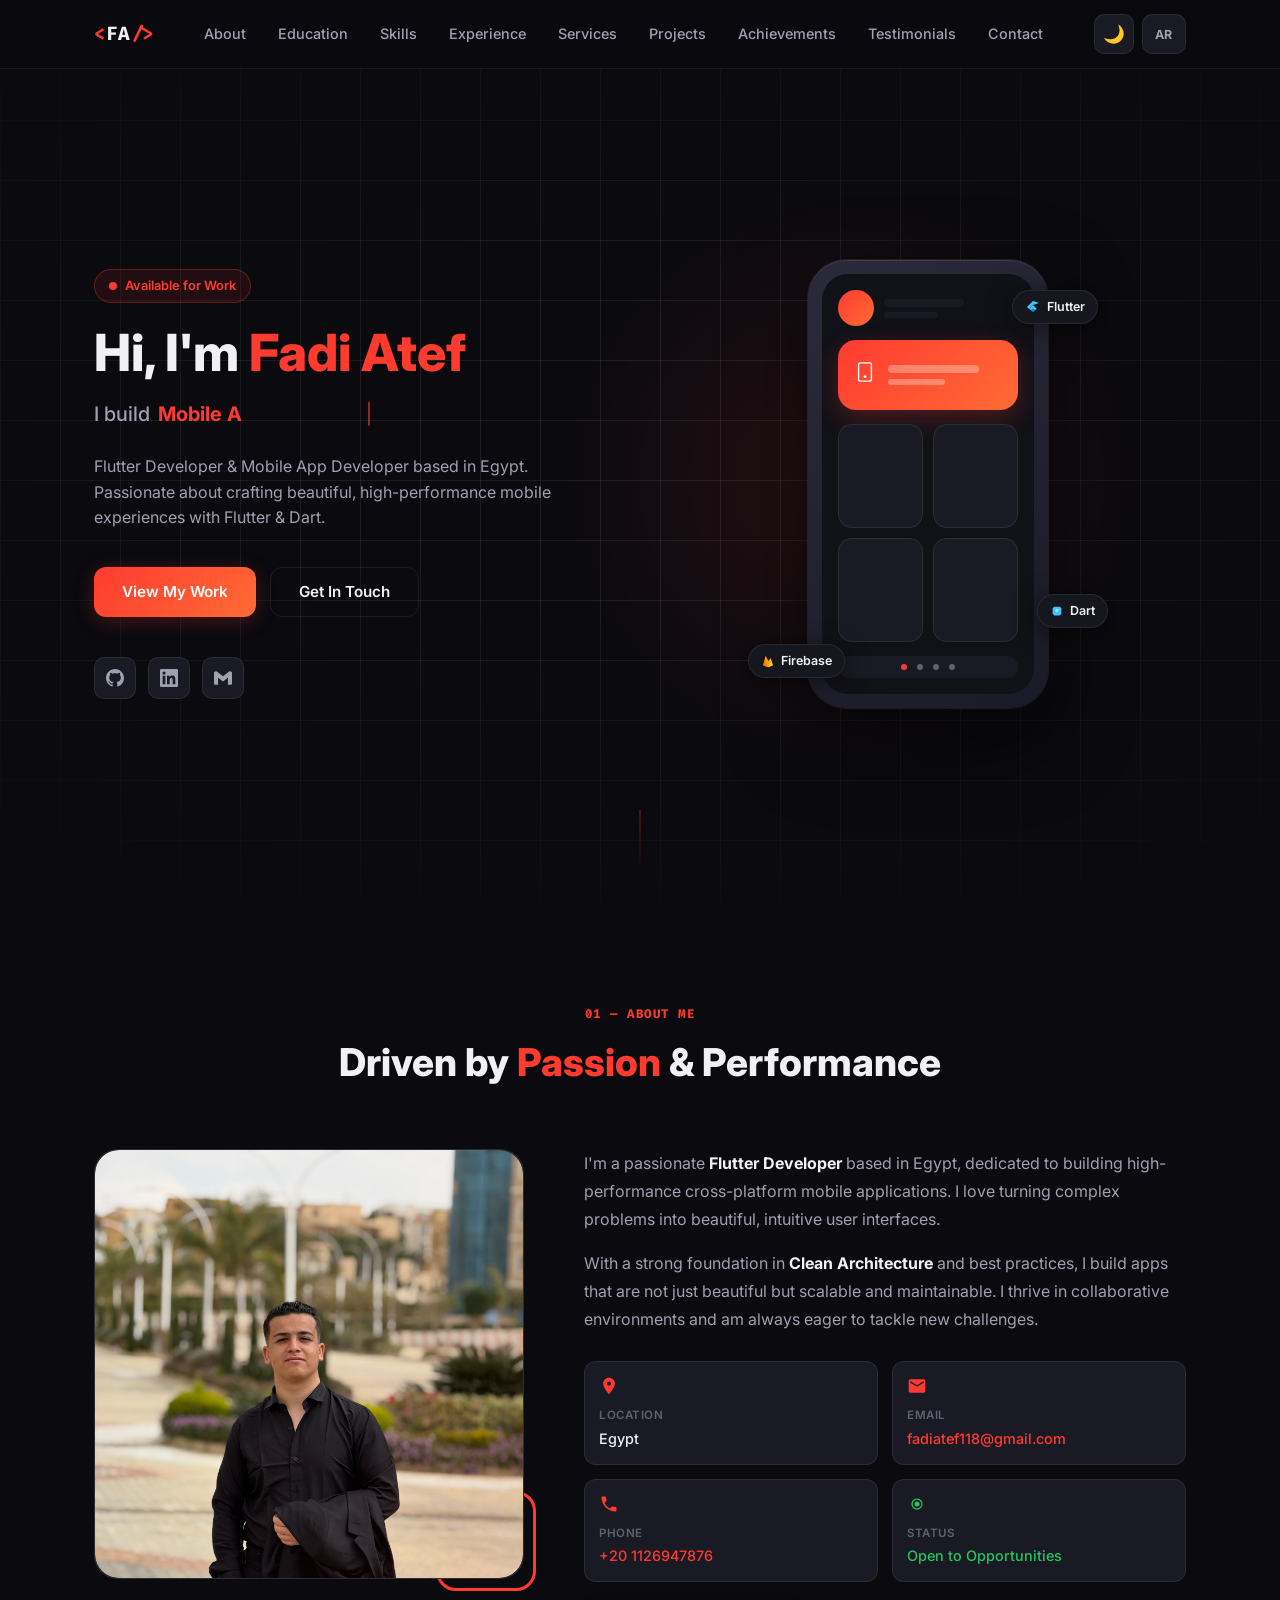
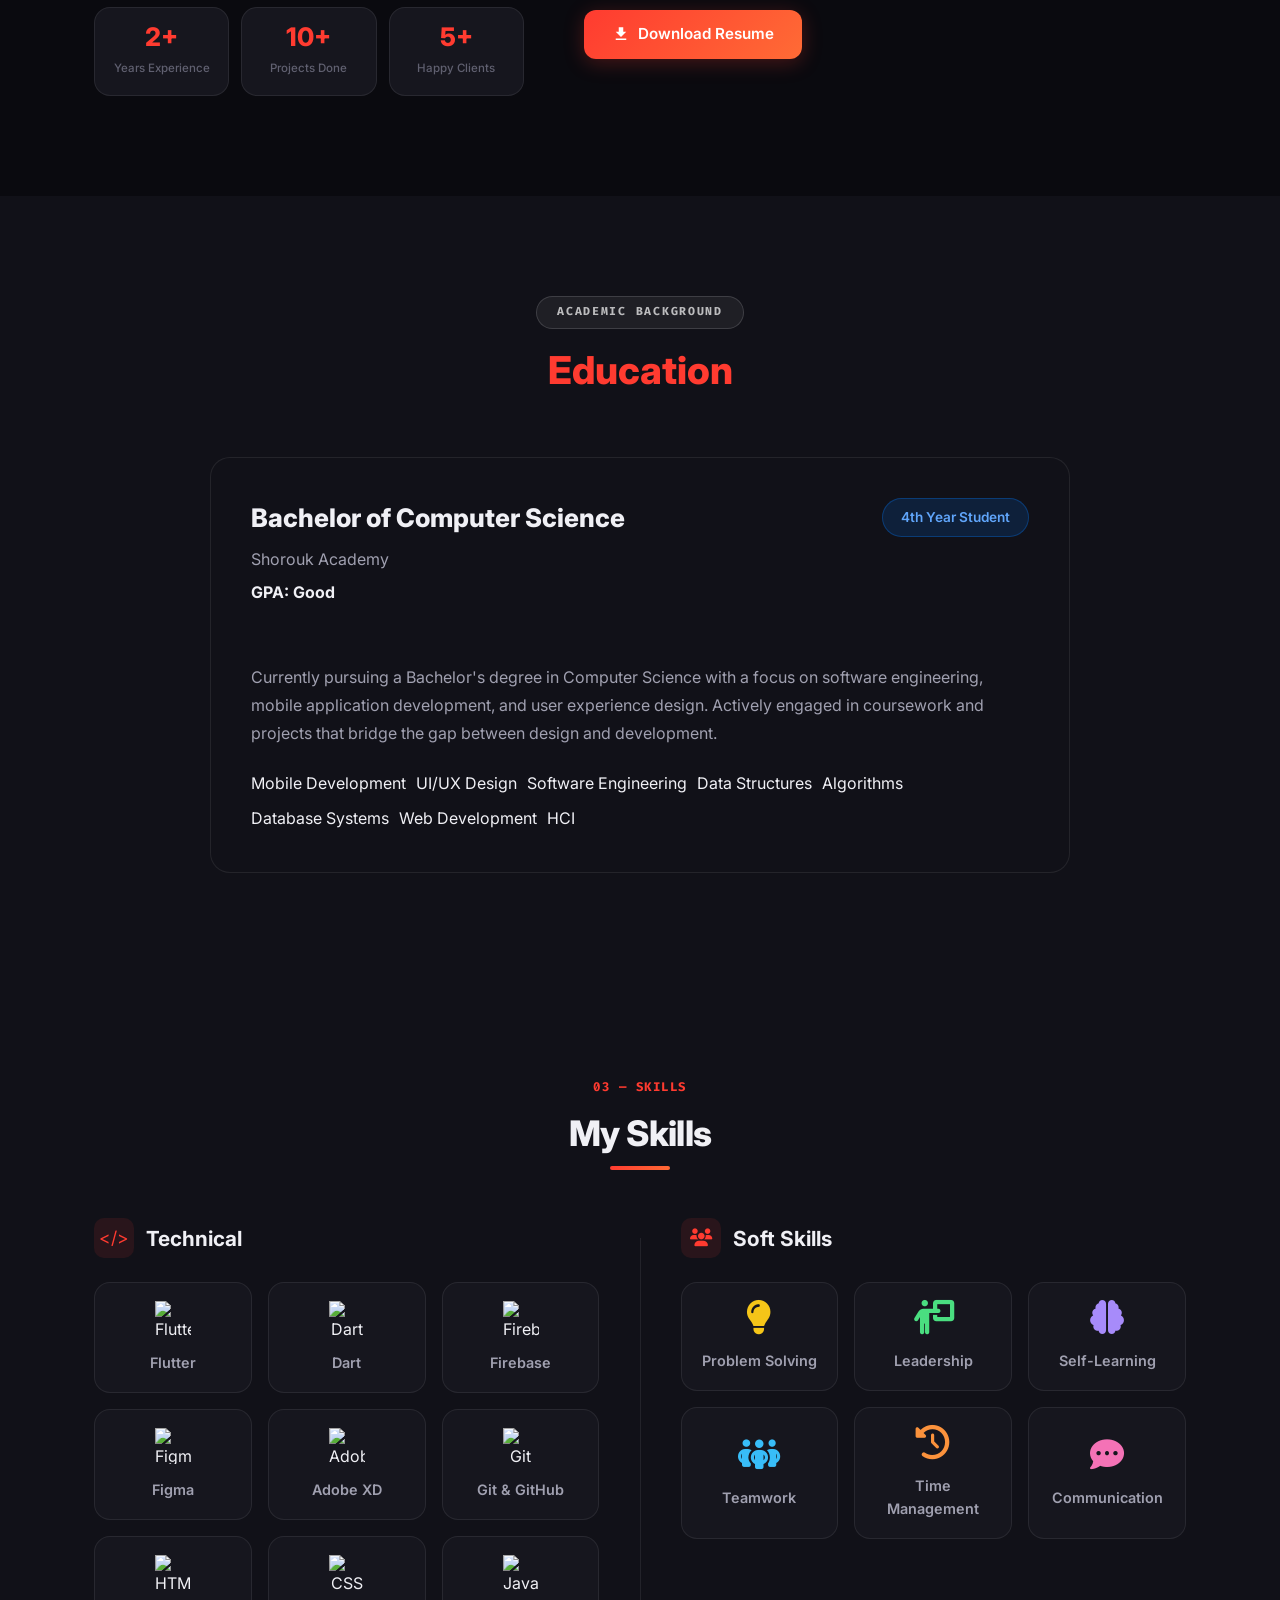
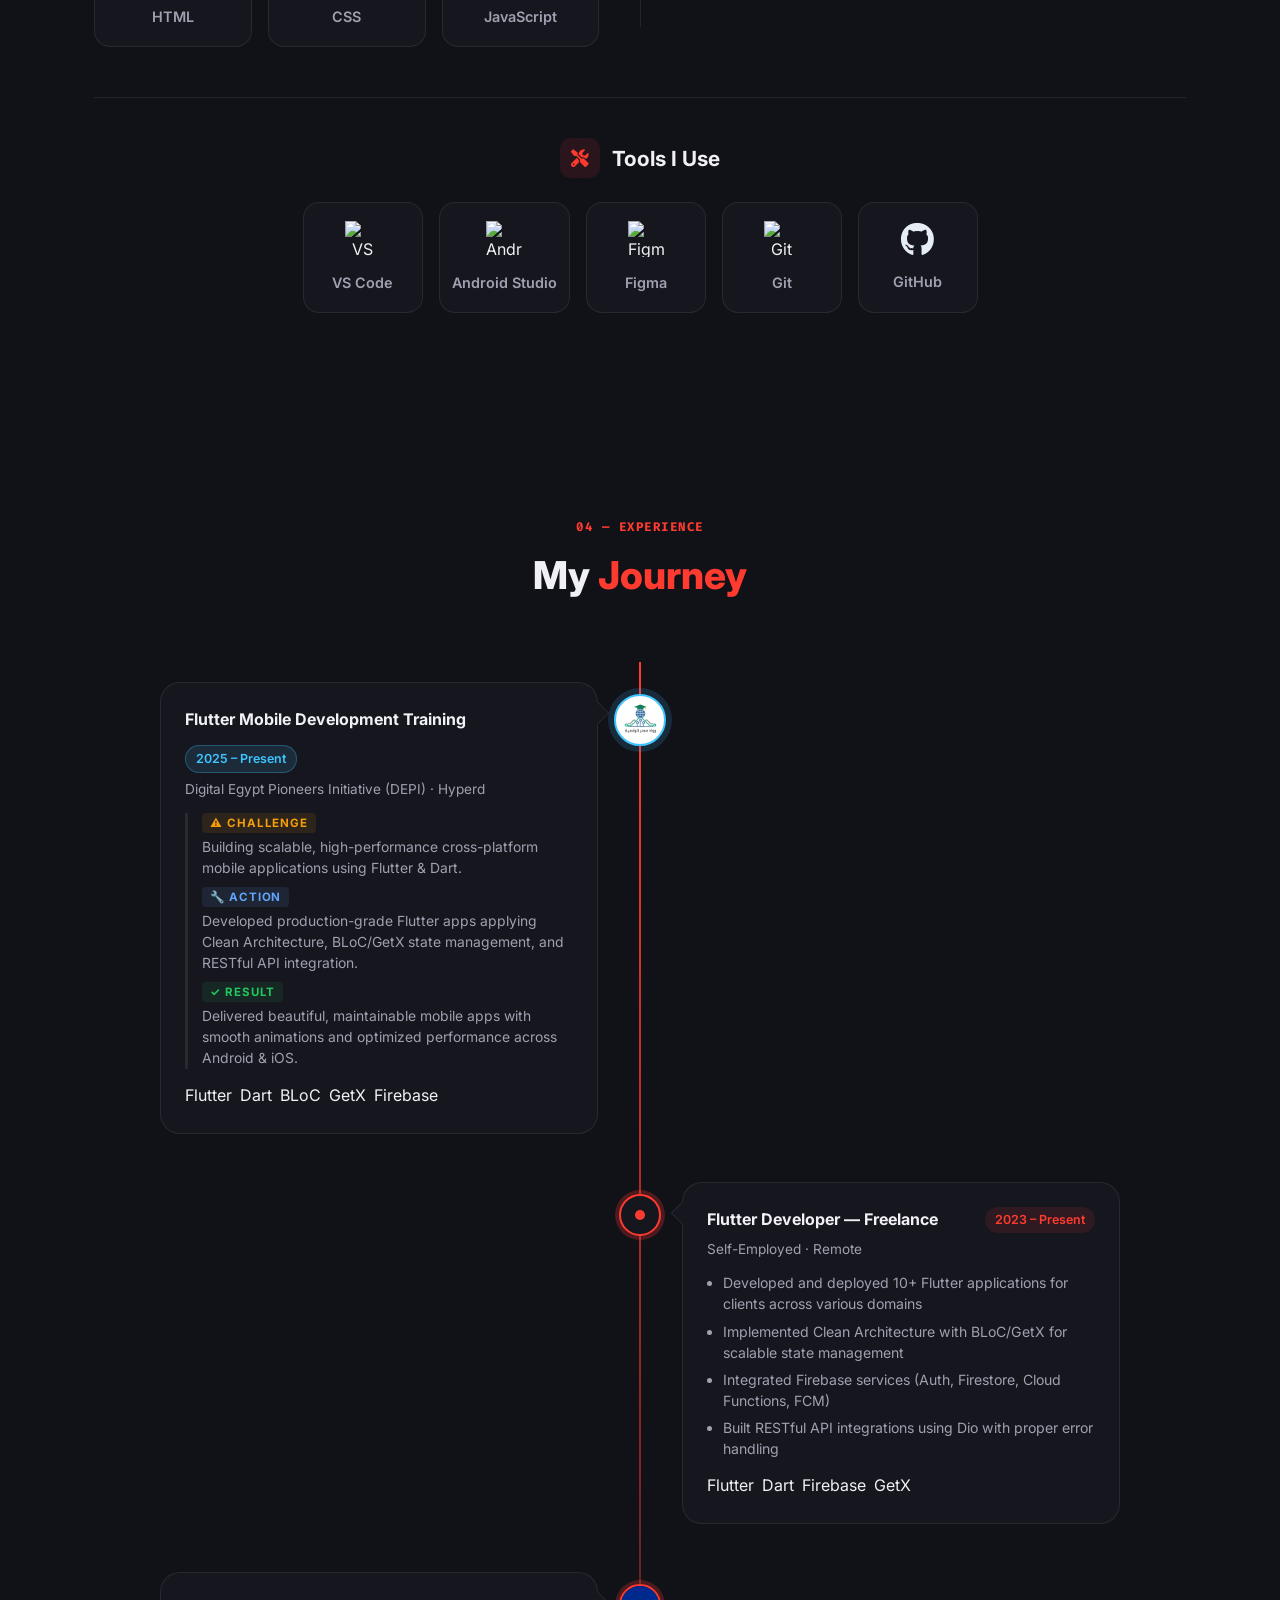
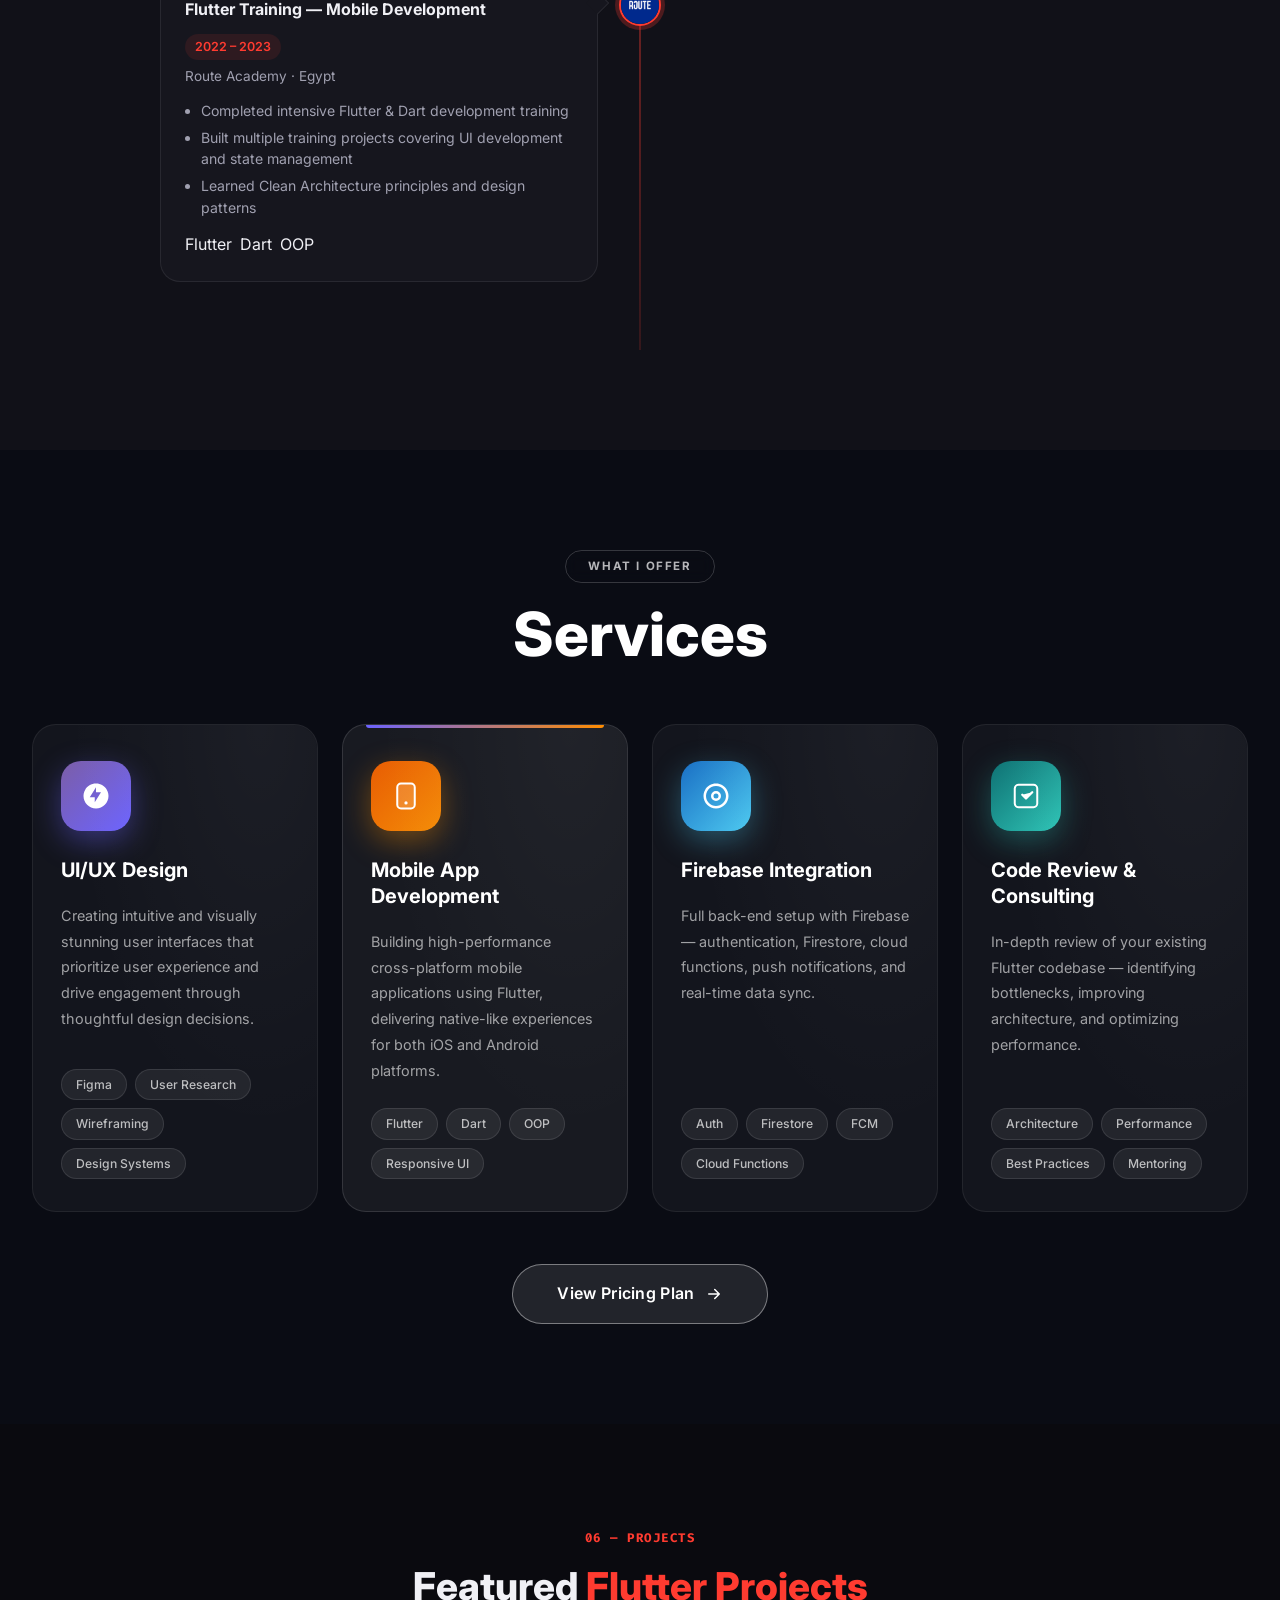
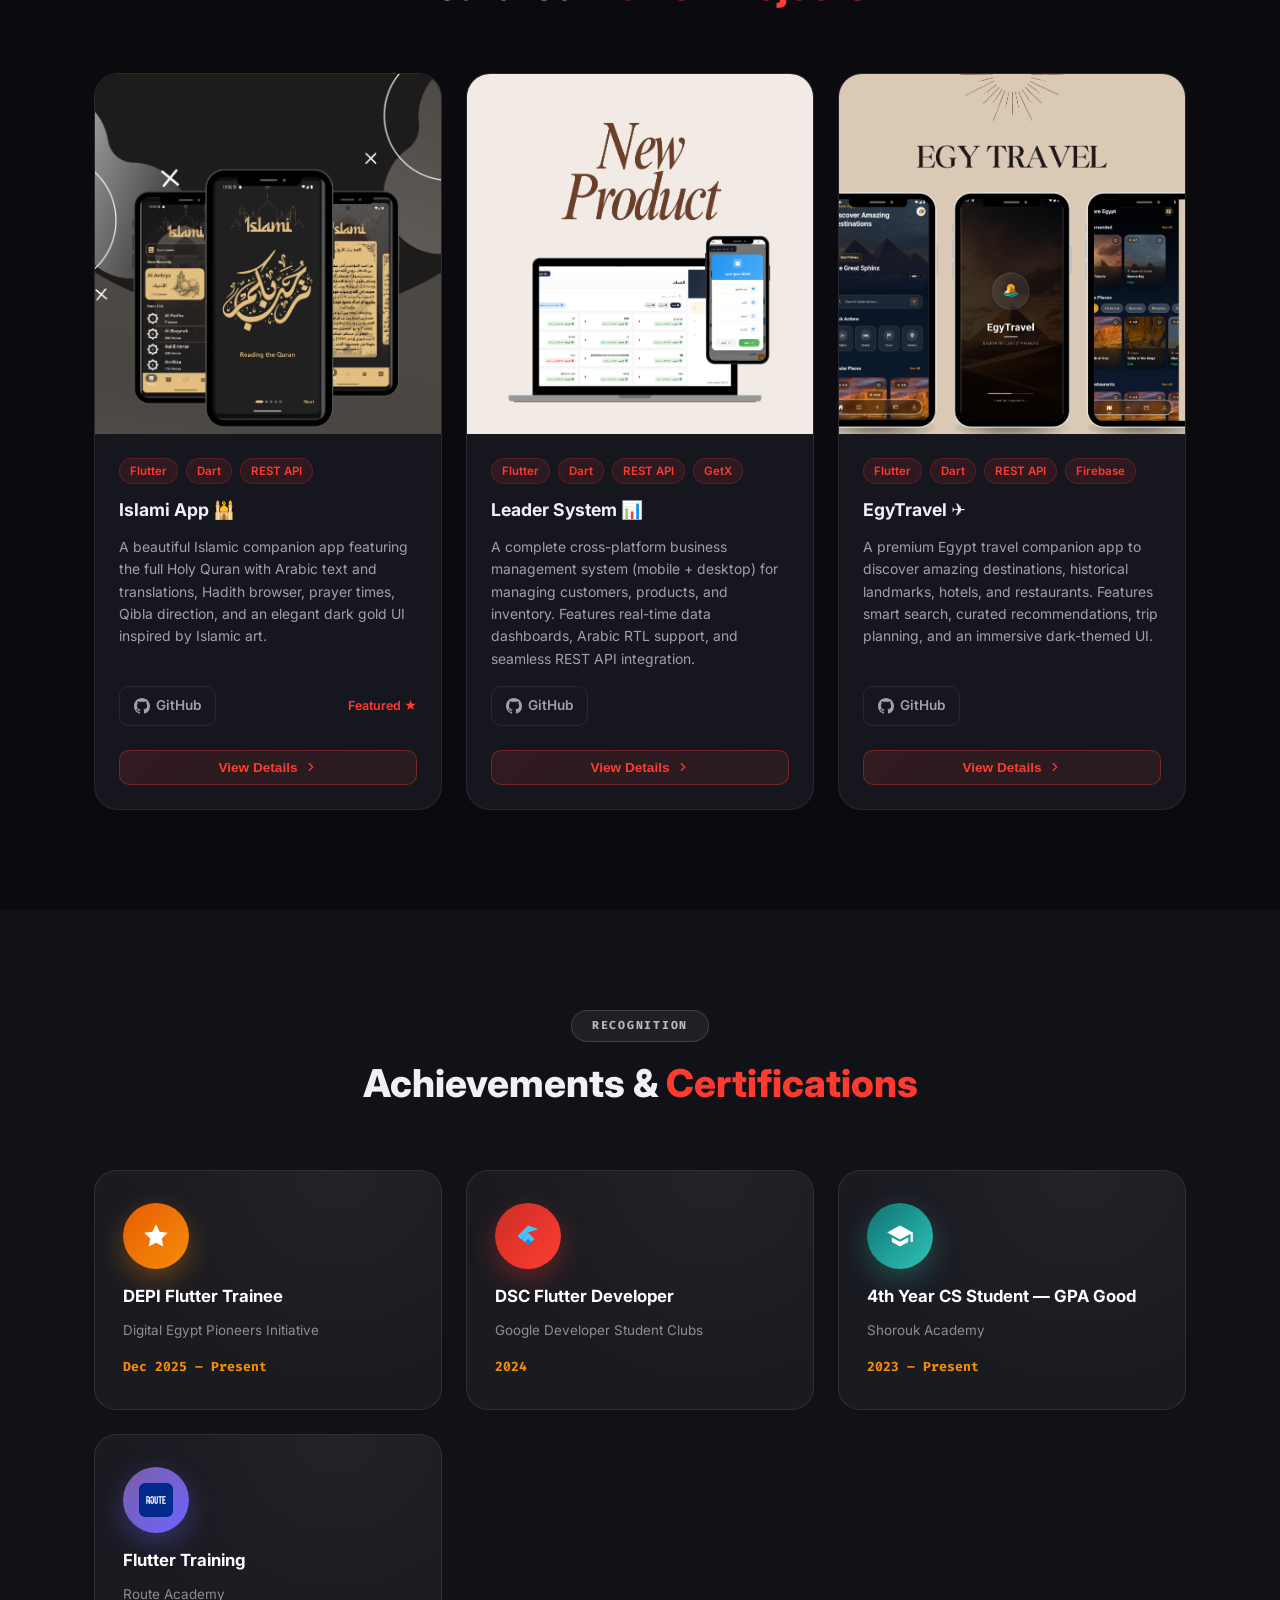
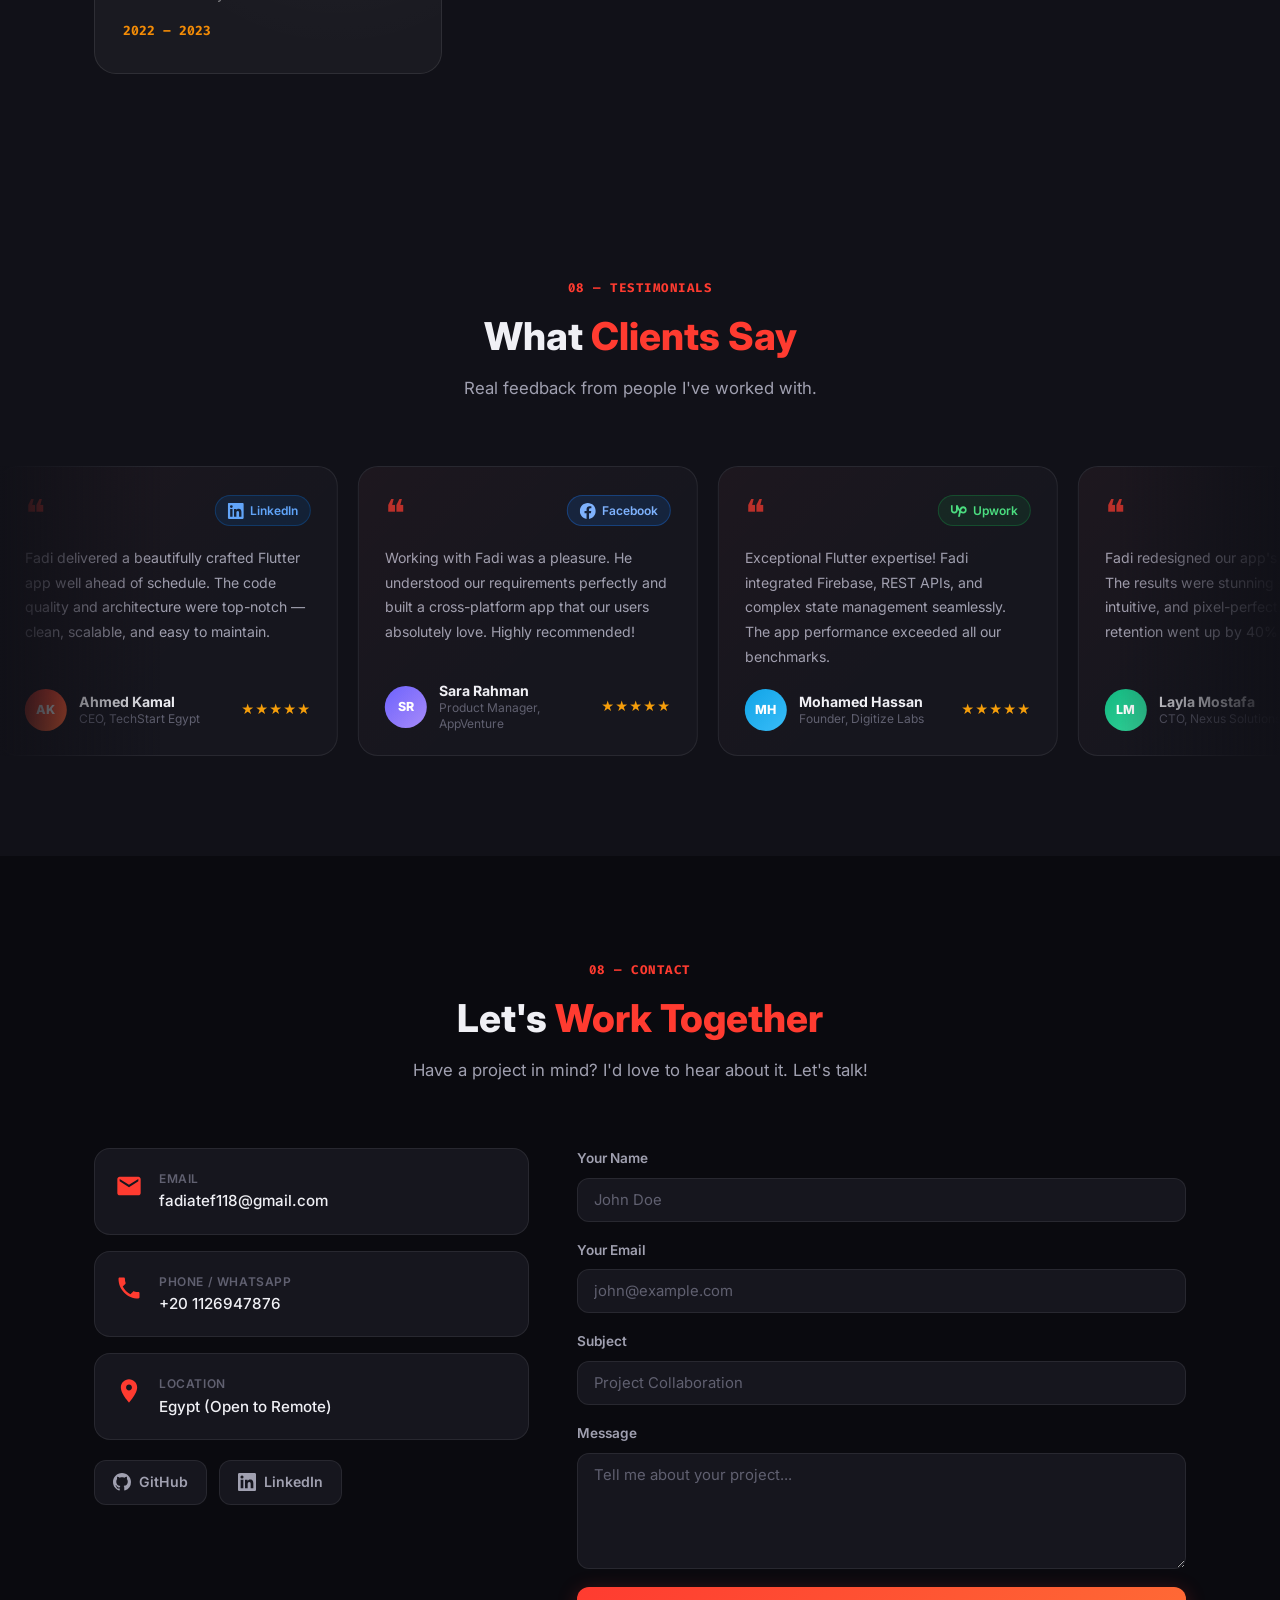
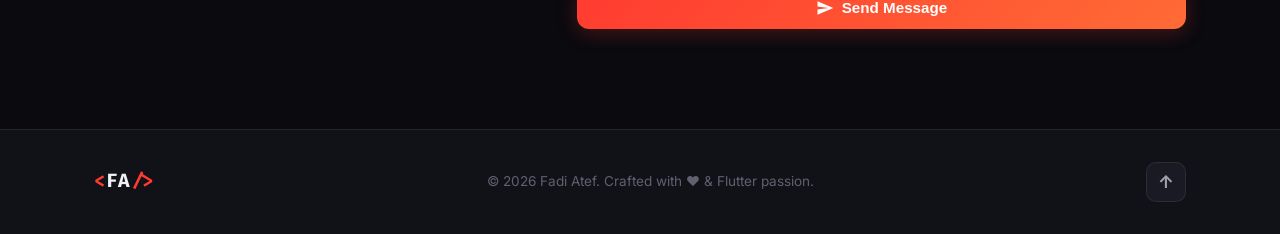
==== commit e9155a3f: "update projecttttt" ====
--- a/index.html
+++ b/index.html
@@ -15,6 +15,9 @@
     <link
         href="https://fonts.googleapis.com/css2?family=Inter:wght@300;400;500;600;700;800;900&family=Fira+Code:wght@400;500&display=swap"
         rel="stylesheet" />
+    <link rel="stylesheet" href="https://cdnjs.cloudflare.com/ajax/libs/font-awesome/6.5.1/css/all.min.css"
+        integrity="sha512-DTOQO9RWCH3ppGqcWaEA1BIZOC6xxalwEsw9c2QQeAIftl+Vegovlnee1c9QX4TctnWMn13TZye+giMm8e2LwA=="
+        crossorigin="anonymous" referrerpolicy="no-referrer" />
     <link rel="stylesheet" href="style.css" />
 </head>
 
@@ -41,6 +44,9 @@
                 <button class="theme-toggle" id="themeToggle" aria-label="Toggle dark mode">
                     <span class="theme-icon">&#127769;</span>
                 </button>
+                <button class="lang-toggle" id="langToggle" aria-label="Toggle language" title="Switch Language">
+                    <span id="langLabel">AR</span>
+                </button>
                 <button class="hamburger" id="hamburger" aria-label="Open menu">
                     <span></span><span></span><span></span>
                 </button>
@@ -56,7 +62,7 @@
             <div class="hero-content">
                 <div class="hero-badge">
                     <span class="badge-dot"></span>
-                    Available for Work
+                    <span data-i18n="hero.badge">Available for Work</span>
                 </div>
                 <h1 class="hero-title">
                     Hi, I'm <span class="highlight">Fadi Atef</span>
@@ -265,12 +271,12 @@
                             <span class="info-value available">Open to Opportunities</span>
                         </div>
                     </div>
-                    <a href="https://docs.google.com/document/d/1WnYCrNTJT9EhXsxwV-KCK36HDIRa5KBT/edit?usp=sharing&ouid=112882015730097104467&rtpof=true&sd=true"
+                    <a href="https://drive.google.com/file/d/15QsiP4QU9u_dGQ-2XbKDIgovOjQZ_fLq/view?usp=sharing"
                         class="btn btn-primary" target="_blank" rel="noopener">
                         <svg viewBox="0 0 24 24" fill="none" width="18" height="18">
                             <path d="M19 9h-4V3H9v6H5l7 7 7-7zM5 18v2h14v-2H5z" fill="white" />
                         </svg>
-                        Download CV
+                        <span data-i18n="about.btn.resume">Download Resume</span>
                     </a>
                 </div>
             </div>
@@ -316,93 +322,141 @@
     <!-- ========== SKILLS ========== -->
     <section class="section section-alt" id="skills">
         <div class="container">
-            <div class="section-header">
-                <span class="section-tag">03 &mdash; Skills</span>
-                <h2 class="section-title">My <span class="highlight">Tech Stack</span></h2>
-            </div>
-            <div class="skills-grid">
-
-                <!-- Flutter -->
-                <div class="skill-card">
-                    <div class="skill-icon flutter-icon">
-                        <img src="assets/icon-flutter.png" alt="Flutter" class="skill-img" />
-                    </div>
-                    <h3 class="skill-name">Flutter</h3>
-                    <p class="skill-desc">Cross-platform mobile &amp; web development</p>
-                </div>
-
-                <!-- Dart -->
-                <div class="skill-card">
-                    <div class="skill-icon dart-icon">
-                        <img src="assets/icon-dart.png" alt="Dart" class="skill-img" />
-                    </div>
-                    <h3 class="skill-name">Dart</h3>
-                    <p class="skill-desc">Object-oriented &amp; asynchronous programming</p>
-                </div>
-
-                <!-- Firebase -->
-                <div class="skill-card">
-                    <div class="skill-icon firebase-icon">
-                        <svg viewBox="0 0 32 32" width="28" height="28" fill="none">
-                            <path d="M5 25.5L10.5 4l6.5 12L22 9l5 16.5L16 30z" fill="#FFA000" />
-                            <path d="M5 25.5L16 30l-6-18z" fill="#F57F17" />
-                            <path d="M22 9l5 16.5L16 30l6.5-12z" fill="#FFCA28" />
-                        </svg>
-                    </div>
-                    <h3 class="skill-name">Firebase</h3>
-                    <p class="skill-desc">Auth, Firestore, Storage, Cloud Functions</p>
-                </div>
-
-                <!-- REST APIs -->
-                <div class="skill-card">
-                    <div class="skill-icon api-icon">
-                        <img src="assets/icon-api.png" alt="REST API" class="skill-img" />
-                    </div>
-                    <h3 class="skill-name">REST APIs</h3>
-                    <p class="skill-desc">RESTful services, Dio, HTTP integration</p>
-                </div>
-
-                <!-- Clean Architecture -->
-                <div class="skill-card">
-                    <div class="skill-icon arch-icon">
-                        <svg viewBox="0 0 24 24" fill="none" width="28" height="28">
-                            <rect x="2" y="14" width="20" height="7" rx="2" stroke="#FF3B30" stroke-width="1.6" />
-                            <rect x="5" y="8" width="14" height="6" rx="2" stroke="#FF3B30" stroke-width="1.6" />
-                            <rect x="8" y="3" width="8" height="5" rx="2" stroke="#FF3B30" stroke-width="1.6" />
-                        </svg>
-                    </div>
-                    <h3 class="skill-name">Clean Architecture</h3>
-                    <p class="skill-desc">MVVM, BLoC, GetX, Provider state management</p>
-                </div>
-
-                <!-- Git -->
-                <div class="skill-card">
-                    <div class="skill-icon git-icon">
-                        <svg viewBox="0 0 24 24" fill="currentColor" width="28" height="28">
-                            <path
-                                d="M23.546 10.93L13.067.452c-.604-.603-1.582-.603-2.188 0L8.708 2.627l2.76 2.76c.645-.215 1.379-.07 1.889.441.516.515.658 1.258.438 1.9l2.658 2.66c.645-.223 1.387-.078 1.9.435.721.72.721 1.884 0 2.604-.719.719-1.881.719-2.6 0-.539-.541-.674-1.337-.404-1.996L12.86 8.955v6.525c.176.086.342.203.488.348.713.721.713 1.883 0 2.6-.719.721-1.889.721-2.609 0-.719-.719-.719-1.879 0-2.598.182-.18.387-.316.605-.406V8.835c-.217-.09-.424-.222-.6-.401-.545-.545-.676-1.342-.396-2.009L7.636 3.7.45 10.881c-.6.605-.6 1.584 0 2.189l10.48 10.477c.604.604 1.582.604 2.186 0l10.43-10.43c.605-.603.605-1.582 0-2.187" />
-                        </svg>
-                    </div>
-                    <h3 class="skill-name">Git &amp; GitHub</h3>
-                    <p class="skill-desc">Version control, branching, collaboration</p>
-                </div>
-
-            </div>
-            <div class="tools-section">
-                <h3 class="tools-title">Other Tools &amp; Technologies</h3>
-                <div class="tools-list">
-                    <span class="tool-tag">GetX</span>
-                    <span class="tool-tag">BLoC / Cubit</span>
-                    <span class="tool-tag">Provider</span>
-                    <span class="tool-tag">Dio</span>
-                    <span class="tool-tag">Hive</span>
-                    <span class="tool-tag">SharedPreferences</span>
-                    <span class="tool-tag">Google Maps</span>
-                    <span class="tool-tag">Push Notifications</span>
-                    <span class="tool-tag">CI/CD</span>
-                    <span class="tool-tag">Figma</span>
-                    <span class="tool-tag">VS Code</span>
-                    <span class="tool-tag">Android Studio</span>
+            <!-- Title -->
+            <div class="skills-main-header">
+                <span class="section-tag">03 &mdash; <span data-en="Skills" data-ar="المهارات">Skills</span></span>
+                <h2 class="section-title skills-main-title" data-en="My Skills" data-ar="مهاراتي">My Skills</h2>
+                <div class="skills-title-bar"></div>
+            </div>
+
+            <!-- Technical + Soft Skills two-column -->
+            <div class="skills-two-col">
+
+                <!-- Technical -->
+                <div class="skills-group">
+                    <div class="skills-group-heading">
+                        <span class="sgh-icon tech-icon">&lt;/&gt;</span>
+                        <span class="sgh-label tech-label" data-en="Technical" data-ar="التقنية">Technical</span>
+                    </div>
+                    <div class="skill-cards-grid">
+                        <div class="skill-card">
+                            <img src="https://cdn.jsdelivr.net/gh/devicons/devicon@latest/icons/flutter/flutter-original.svg"
+                                alt="Flutter">
+                            <span data-en="Flutter" data-ar="فلاتر">Flutter</span>
+                        </div>
+                        <div class="skill-card">
+                            <img src="https://cdn.jsdelivr.net/gh/devicons/devicon@latest/icons/dart/dart-original.svg"
+                                alt="Dart">
+                            <span data-en="Dart" data-ar="دارت">Dart</span>
+                        </div>
+                        <div class="skill-card">
+                            <img src="https://cdn.jsdelivr.net/gh/devicons/devicon@latest/icons/firebase/firebase-original.svg"
+                                alt="Firebase">
+                            <span data-en="Firebase" data-ar="فايربيس">Firebase</span>
+                        </div>
+                        <div class="skill-card">
+                            <img src="https://cdn.jsdelivr.net/gh/devicons/devicon@latest/icons/figma/figma-original.svg"
+                                alt="Figma">
+                            <span data-en="Figma" data-ar="فيجما">Figma</span>
+                        </div>
+                        <div class="skill-card">
+                            <img src="https://cdn.jsdelivr.net/gh/devicons/devicon@latest/icons/xd/xd-original.svg"
+                                alt="Adobe XD">
+                            <span data-en="Adobe XD" data-ar="أدوبي XD">Adobe XD</span>
+                        </div>
+                        <div class="skill-card">
+                            <img src="https://cdn.jsdelivr.net/gh/devicons/devicon@latest/icons/git/git-original.svg"
+                                alt="Git">
+                            <span data-en="Git & GitHub" data-ar="جيت وجيتهاب">Git & GitHub</span>
+                        </div>
+                        <div class="skill-card">
+                            <img src="https://cdn.jsdelivr.net/gh/devicons/devicon@latest/icons/html5/html5-original.svg"
+                                alt="HTML">
+                            <span data-en="HTML" data-ar="HTML">HTML</span>
+                        </div>
+                        <div class="skill-card">
+                            <img src="https://cdn.jsdelivr.net/gh/devicons/devicon@latest/icons/css3/css3-original.svg"
+                                alt="CSS">
+                            <span data-en="CSS" data-ar="CSS">CSS</span>
+                        </div>
+                        <div class="skill-card">
+                            <img src="https://cdn.jsdelivr.net/gh/devicons/devicon@latest/icons/javascript/javascript-original.svg"
+                                alt="JavaScript">
+                            <span data-en="JavaScript" data-ar="JavaScript">JavaScript</span>
+                        </div>
+                    </div>
+                </div>
+
+                <!-- Column divider -->
+                <div class="skills-col-divider"></div>
+
+                <!-- Soft Skills -->
+                <div class="skills-group">
+                    <div class="skills-group-heading">
+                        <i class="fa-solid fa-users sgh-icon soft-icon"></i>
+                        <span class="sgh-label soft-label" data-en="Soft Skills" data-ar="المهارات الشخصية">Soft
+                            Skills</span>
+                    </div>
+                    <div class="skill-cards-grid">
+                        <div class="skill-card">
+                            <i class="fa-solid fa-lightbulb skill-fa-icon" style="color:#f5c518"></i>
+                            <span data-en="Problem Solving" data-ar="حل المشاكل">Problem Solving</span>
+                        </div>
+                        <div class="skill-card">
+                            <i class="fa-solid fa-person-chalkboard skill-fa-icon" style="color:#4ade80"></i>
+                            <span data-en="Leadership" data-ar="القيادة">Leadership</span>
+                        </div>
+                        <div class="skill-card">
+                            <i class="fa-solid fa-brain skill-fa-icon" style="color:#a78bfa"></i>
+                            <span data-en="Self-Learning" data-ar="التعلم الذاتي">Self-Learning</span>
+                        </div>
+                        <div class="skill-card">
+                            <i class="fa-solid fa-people-group skill-fa-icon" style="color:#38bdf8"></i>
+                            <span data-en="Teamwork" data-ar="العمل الجماعي">Teamwork</span>
+                        </div>
+                        <div class="skill-card">
+                            <i class="fa-solid fa-clock-rotate-left skill-fa-icon" style="color:#fb923c"></i>
+                            <span data-en="Time Management" data-ar="إدارة الوقت">Time Management</span>
+                        </div>
+                        <div class="skill-card">
+                            <i class="fa-solid fa-comment-dots skill-fa-icon" style="color:#f472b6"></i>
+                            <span data-en="Communication" data-ar="التواصل">Communication</span>
+                        </div>
+                    </div>
+                </div>
+            </div>
+
+            <!-- Tools I Use -->
+            <div class="skills-subsection">
+                <div class="skills-sub-heading">
+                    <i class="fa-solid fa-screwdriver-wrench sub-icon tools-sub-icon"></i>
+                    <span data-en="Tools I Use" data-ar="الأدوات التي أستخدمها">Tools I Use</span>
+                </div>
+                <div class="tools-cards-grid">
+                    <div class="skill-card tool-card">
+                        <img src="https://cdn.jsdelivr.net/gh/devicons/devicon@latest/icons/vscode/vscode-original.svg"
+                            alt="VS Code">
+                        <span>VS Code</span>
+                    </div>
+                    <div class="skill-card tool-card">
+                        <img src="https://cdn.jsdelivr.net/gh/devicons/devicon@latest/icons/androidstudio/androidstudio-original.svg"
+                            alt="Android Studio">
+                        <span>Android Studio</span>
+                    </div>
+                    <div class="skill-card tool-card">
+                        <img src="https://cdn.jsdelivr.net/gh/devicons/devicon@latest/icons/figma/figma-original.svg"
+                            alt="Figma">
+                        <span>Figma</span>
+                    </div>
+                    <div class="skill-card tool-card">
+                        <img src="https://cdn.jsdelivr.net/gh/devicons/devicon@latest/icons/git/git-original.svg"
+                            alt="Git">
+                        <span>Git</span>
+                    </div>
+                    <div class="skill-card tool-card">
+                        <i class="fa-brands fa-github skill-fa-icon" style="color:#e6edf3"></i>
+                        <span>GitHub</span>
+                    </div>
                 </div>
             </div>
         </div>
@@ -602,7 +656,7 @@
             <!-- View Pricing Plan CTA -->
             <div class="services-cta">
                 <a href="pricing.html" class="btn-view-pricing" id="viewPricingBtn" target="_blank">
-                    View Pricing Plan
+                    <span data-i18n="svc.btn.pricing">View Pricing Plan</span>
                     <svg viewBox="0 0 24 24" fill="none" width="18" height="18">
                         <path d="M5 12h14M13 6l6 6-6 6" stroke="white" stroke-width="2" stroke-linecap="round"
                             stroke-linejoin="round" />
@@ -648,6 +702,10 @@
                             </a>
                             <span class="proj-featured">Featured &#9733;</span>
                         </div>
+                        <button class="proj-details-btn" onclick="openProjectModal('islami')">View Details <svg
+                                viewBox="0 0 24 24" fill="none" width="14" height="14">
+                                <path d="M9 18l6-6-6-6" stroke="currentColor" stroke-width="2" stroke-linecap="round" />
+                            </svg></button>
                     </div>
                 </article>
 
@@ -678,6 +736,10 @@
                                 GitHub
                             </a>
                         </div>
+                        <button class="proj-details-btn" onclick="openProjectModal('leader')">View Details <svg
+                                viewBox="0 0 24 24" fill="none" width="14" height="14">
+                                <path d="M9 18l6-6-6-6" stroke="currentColor" stroke-width="2" stroke-linecap="round" />
+                            </svg></button>
                     </div>
                 </article>
 
@@ -708,6 +770,10 @@
                                 GitHub
                             </a>
                         </div>
+                        <button class="proj-details-btn" onclick="openProjectModal('egytravel')">View Details <svg
+                                viewBox="0 0 24 24" fill="none" width="14" height="14">
+                                <path d="M9 18l6-6-6-6" stroke="currentColor" stroke-width="2" stroke-linecap="round" />
+                            </svg></button>
                     </div>
                 </article>
 
@@ -795,7 +861,16 @@
             <div class="testimonials-track" id="track1">
 
                 <div class="testi-card">
-                    <div class="testi-quote">&#10077;</div>
+                    <div class="testi-header-row">
+                        <div class="testi-quote">&#10077;</div>
+                        <div class="testi-platform testi-platform-linkedin">
+                            <svg viewBox="0 0 24 24" fill="currentColor" width="16" height="16">
+                                <path
+                                    d="M20.447 20.452h-3.554v-5.569c0-1.328-.027-3.037-1.852-3.037-1.853 0-2.136 1.445-2.136 2.939v5.667H9.351V9h3.414v1.561h.046c.477-.9 1.637-1.85 3.37-1.85 3.601 0 4.267 2.37 4.267 5.455v6.286zM5.337 7.433a2.062 2.062 0 0 1-2.063-2.065 2.064 2.064 0 1 1 2.063 2.065zm1.782 13.019H3.555V9h3.564v11.452zM22.225 0H1.771C.792 0 0 .774 0 1.729v20.542C0 23.227.792 24 1.771 24h20.451C23.2 24 24 23.227 24 22.271V1.729C24 .774 23.2 0 22.222 0h.003z" />
+                            </svg>
+                            LinkedIn
+                        </div>
+                    </div>
                     <p class="testi-text">Fadi delivered a beautifully crafted Flutter app well ahead of schedule. The
                         code quality and architecture were top-notch — clean, scalable, and easy to maintain.</p>
                     <div class="testi-footer">
@@ -809,7 +884,16 @@
                 </div>
 
                 <div class="testi-card">
-                    <div class="testi-quote">&#10077;</div>
+                    <div class="testi-header-row">
+                        <div class="testi-quote">&#10077;</div>
+                        <div class="testi-platform testi-platform-facebook">
+                            <svg viewBox="0 0 24 24" fill="currentColor" width="16" height="16">
+                                <path
+                                    d="M24 12.073c0-6.627-5.373-12-12-12s-12 5.373-12 12c0 5.99 4.388 10.954 10.125 11.854v-8.385H7.078v-3.47h3.047V9.43c0-3.007 1.792-4.669 4.533-4.669 1.312 0 2.686.235 2.686.235v2.953H15.83c-1.491 0-1.956.925-1.956 1.874v2.25h3.328l-.532 3.47h-2.796v8.385C19.612 23.027 24 18.062 24 12.073z" />
+                            </svg>
+                            Facebook
+                        </div>
+                    </div>
                     <p class="testi-text">Working with Fadi was a pleasure. He understood our requirements perfectly and
                         built a cross-platform app that our users absolutely love. Highly recommended!</p>
                     <div class="testi-footer">
@@ -823,7 +907,16 @@
                 </div>
 
                 <div class="testi-card">
-                    <div class="testi-quote">&#10077;</div>
+                    <div class="testi-header-row">
+                        <div class="testi-quote">&#10077;</div>
+                        <div class="testi-platform testi-platform-upwork">
+                            <svg viewBox="0 0 24 24" fill="currentColor" width="16" height="16">
+                                <path
+                                    d="M18.561 13.158c-1.102 0-2.135-.467-3.074-1.227l.228-1.076.008-.042c.207-1.143.849-3.06 2.839-3.06 1.492 0 2.703 1.212 2.703 2.703-.001 1.489-1.212 2.702-2.704 2.702zm0-8.14c-2.539 0-4.51 1.649-5.31 4.366-1.22-1.834-2.148-4.036-2.687-5.892H7.828v7.112c-.002 1.406-1.141 2.546-2.547 2.546-1.405 0-2.543-1.14-2.543-2.546V3.492H0v7.112c0 2.914 2.37 5.303 5.281 5.303 2.913 0 5.283-2.389 5.283-5.303v-1.19c.529 1.107 1.182 2.229 1.974 3.221l-1.673 7.873h2.797l1.213-5.71c1.063.679 2.285 1.109 3.686 1.109 3 0 5.439-2.452 5.439-5.45 0-3-2.439-5.439-5.439-5.439z" />
+                            </svg>
+                            Upwork
+                        </div>
+                    </div>
                     <p class="testi-text">Exceptional Flutter expertise! Fadi integrated Firebase, REST APIs, and
                         complex state management seamlessly. The app performance exceeded all our benchmarks.</p>
                     <div class="testi-footer">
@@ -837,7 +930,16 @@
                 </div>
 
                 <div class="testi-card">
-                    <div class="testi-quote">&#10077;</div>
+                    <div class="testi-header-row">
+                        <div class="testi-quote">&#10077;</div>
+                        <div class="testi-platform testi-platform-twitter">
+                            <svg viewBox="0 0 24 24" fill="currentColor" width="16" height="16">
+                                <path
+                                    d="M18.244 2.25h3.308l-7.227 8.26 8.502 11.24H16.17l-4.714-6.231-5.401 6.231H2.748l7.73-8.835L1.254 2.25H8.08l4.713 5.895zm-1.161 17.52h1.833L7.084 4.126H5.117z" />
+                            </svg>
+                            X (Twitter)
+                        </div>
+                    </div>
                     <p class="testi-text">Fadi redesigned our app's UI from scratch. The results were stunning — modern,
                         intuitive, and pixel-perfect. Our user retention went up by 40% after launch.</p>
                     <div class="testi-footer">
@@ -851,7 +953,16 @@
                 </div>
 
                 <div class="testi-card">
-                    <div class="testi-quote">&#10077;</div>
+                    <div class="testi-header-row">
+                        <div class="testi-quote">&#10077;</div>
+                        <div class="testi-platform testi-platform-linkedin">
+                            <svg viewBox="0 0 24 24" fill="currentColor" width="16" height="16">
+                                <path
+                                    d="M20.447 20.452h-3.554v-5.569c0-1.328-.027-3.037-1.852-3.037-1.853 0-2.136 1.445-2.136 2.939v5.667H9.351V9h3.414v1.561h.046c.477-.9 1.637-1.85 3.37-1.85 3.601 0 4.267 2.37 4.267 5.455v6.286zM5.337 7.433a2.062 2.062 0 0 1-2.063-2.065 2.064 2.064 0 1 1 2.063 2.065zm1.782 13.019H3.555V9h3.564v11.452zM22.225 0H1.771C.792 0 0 .774 0 1.729v20.542C0 23.227.792 24 1.771 24h20.451C23.2 24 24 23.227 24 22.271V1.729C24 .774 23.2 0 22.222 0h.003z" />
+                            </svg>
+                            LinkedIn
+                        </div>
+                    </div>
                     <p class="testi-text">Outstanding code review session. Fadi identified critical bottlenecks in our
                         app and provided clear, actionable solutions. Our app now runs 60% faster.</p>
                     <div class="testi-footer">
@@ -866,7 +977,14 @@
 
                 <!-- Duplicates for seamless loop -->
                 <div class="testi-card">
-                    <div class="testi-quote">&#10077;</div>
+                    <div class="testi-header-row">
+                        <div class="testi-quote">&#10077;</div>
+                        <div class="testi-platform testi-platform-linkedin"><svg viewBox="0 0 24 24" fill="currentColor"
+                                width="16" height="16">
+                                <path
+                                    d="M20.447 20.452h-3.554v-5.569c0-1.328-.027-3.037-1.852-3.037-1.853 0-2.136 1.445-2.136 2.939v5.667H9.351V9h3.414v1.561h.046c.477-.9 1.637-1.85 3.37-1.85 3.601 0 4.267 2.37 4.267 5.455v6.286zM5.337 7.433a2.062 2.062 0 0 1-2.063-2.065 2.064 2.064 0 1 1 2.063 2.065zm1.782 13.019H3.555V9h3.564v11.452zM22.225 0H1.771C.792 0 0 .774 0 1.729v20.542C0 23.227.792 24 1.771 24h20.451C23.2 24 24 23.227 24 22.271V1.729C24 .774 23.2 0 22.222 0h.003z" />
+                            </svg> LinkedIn</div>
+                    </div>
                     <p class="testi-text">Fadi delivered a beautifully crafted Flutter app well ahead of schedule. The
                         code quality and architecture were top-notch — clean, scalable, and easy to maintain.</p>
                     <div class="testi-footer">
@@ -880,7 +998,14 @@
                 </div>
 
                 <div class="testi-card">
-                    <div class="testi-quote">&#10077;</div>
+                    <div class="testi-header-row">
+                        <div class="testi-quote">&#10077;</div>
+                        <div class="testi-platform testi-platform-facebook"><svg viewBox="0 0 24 24" fill="currentColor"
+                                width="16" height="16">
+                                <path
+                                    d="M24 12.073c0-6.627-5.373-12-12-12s-12 5.373-12 12c0 5.99 4.388 10.954 10.125 11.854v-8.385H7.078v-3.47h3.047V9.43c0-3.007 1.792-4.669 4.533-4.669 1.312 0 2.686.235 2.686.235v2.953H15.83c-1.491 0-1.956.925-1.956 1.874v2.25h3.328l-.532 3.47h-2.796v8.385C19.612 23.027 24 18.062 24 12.073z" />
+                            </svg> Facebook</div>
+                    </div>
                     <p class="testi-text">Working with Fadi was a pleasure. He understood our requirements perfectly and
                         built a cross-platform app that our users absolutely love. Highly recommended!</p>
                     <div class="testi-footer">
@@ -894,7 +1019,14 @@
                 </div>
 
                 <div class="testi-card">
-                    <div class="testi-quote">&#10077;</div>
+                    <div class="testi-header-row">
+                        <div class="testi-quote">&#10077;</div>
+                        <div class="testi-platform testi-platform-google"><svg viewBox="0 0 24 24" fill="currentColor"
+                                width="16" height="16">
+                                <path
+                                    d="M12.48 10.92v3.28h7.84c-.24 1.84-.853 3.187-1.787 4.133-1.147 1.147-2.933 2.4-6.053 2.4-4.827 0-8.6-3.893-8.6-8.72s3.773-8.72 8.6-8.72c2.6 0 4.507 1.027 5.907 2.347l2.307-2.307C18.747 1.44 16.133 0 12.48 0 5.867 0 .307 5.387.307 12s5.56 12 12.173 12c3.573 0 6.267-1.173 8.373-3.36 2.16-2.16 2.84-5.213 2.84-7.667 0-.76-.053-1.467-.173-2.053H12.48z" />
+                            </svg> Google</div>
+                    </div>
                     <p class="testi-text">Exceptional Flutter expertise! Fadi integrated Firebase, REST APIs, and
                         complex state management seamlessly. The app performance exceeded all our benchmarks.</p>
                     <div class="testi-footer">
@@ -1001,9 +1133,10 @@
                         <svg viewBox="0 0 24 24" fill="none" width="18" height="18">
                             <path d="M2 21l21-9L2 3v7l15 2-15 2v7z" fill="white" />
                         </svg>
-                        Send Message
+                        <span data-i18n="contact.send">Send Message</span>
                     </button>
-                    <p class="form-success" id="formSuccess">Message sent! I'll get back to you soon.</p>
+                    <p class="form-success" id="formSuccess" data-i18n="contact.success">Message sent! I'll get back to
+                        you soon.</p>
                 </form>
             </div>
         </div>
@@ -1022,6 +1155,36 @@
         </div>
     </footer>
 
+    <!-- ========== PROJECT MODAL ========== -->
+    <div class="proj-modal-overlay" id="projModalOverlay" onclick="closeProjectModal()">
+        <div class="proj-modal" id="projModal" onclick="event.stopPropagation()">
+            <button class="proj-modal-close" onclick="closeProjectModal()">&times;</button>
+            <div class="proj-modal-img-wrap">
+                <img src="" alt="" class="proj-modal-img" id="projModalImg" />
+            </div>
+            <div class="proj-modal-body">
+                <div class="proj-modal-tags" id="projModalTags"></div>
+                <h2 class="proj-modal-title" id="projModalTitle"></h2>
+                <p class="proj-modal-idea" id="projModalIdea"></p>
+                <div class="proj-modal-section">
+                    <h4>&#128301; Problem Solved</h4>
+                    <p id="projModalProblem"></p>
+                </div>
+                <div class="proj-modal-section">
+                    <h4>&#128736; Technologies Used</h4>
+                    <div class="proj-modal-tech" id="projModalTech"></div>
+                </div>
+                <a class="proj-modal-github" id="projModalGithub" target="_blank" rel="noopener">
+                    <svg viewBox="0 0 24 24" fill="currentColor" width="18" height="18">
+                        <path
+                            d="M12 0C5.37 0 0 5.37 0 12c0 5.31 3.435 9.795 8.205 11.385.6.105.825-.255.825-.57 0-.285-.015-1.23-.015-2.235-3.015.555-3.795-.735-4.035-1.41-.135-.345-.72-1.41-1.23-1.695-.42-.225-1.02-.78-.015-.795.945-.015 1.62.87 1.845 1.23 1.08 1.815 2.805 1.305 3.495.99.105-.78.42-1.305.765-1.605-2.67-.3-5.46-1.335-5.46-5.925 0-1.305.465-2.385 1.23-3.225-.12-.3-.54-1.53.12-3.18 0 0 1.005-.315 3.3 1.23.96-.27 1.98-.405 3-.405s2.04.135 3 .405c2.295-1.56 3.3-1.23 3.3-1.23.66 1.65.24 2.88.12 3.18.765.84 1.23 1.905 1.23 3.225 0 4.605-2.805 5.625-5.475 5.925.435.375.81 1.095.81 2.22 0 1.605-.015 2.895-.015 3.3 0 .315.225.69.825.57A12.02 12.02 0 0 0 24 12c0-6.63-5.37-12-12-12z" />
+                    </svg>
+                    View on GitHub
+                </a>
+            </div>
+        </div>
+    </div>
+
     <script src="main.js"></script>
 </body>
 
--- a/style.css
+++ b/style.css
@@ -199,6 +199,33 @@
   transform: rotate(20deg);
 }
 
+/* Language Toggle Button */
+.lang-toggle {
+  width: auto;
+  min-width: 40px;
+  height: 40px;
+  padding: 0 12px;
+  border-radius: 10px;
+  display: flex;
+  align-items: center;
+  justify-content: center;
+  font-size: 0.78rem;
+  font-weight: 700;
+  letter-spacing: 0.06em;
+  background: var(--bg-3);
+  border: 1px solid var(--border);
+  color: var(--text-2);
+  transition: all 0.25s;
+  cursor: pointer;
+  font-family: 'Inter', sans-serif;
+}
+
+.lang-toggle:hover {
+  background: var(--primary);
+  color: #fff;
+  border-color: var(--primary);
+}
+
 .hamburger {
   display: none;
   flex-direction: column;
@@ -919,114 +946,164 @@
 /* ============================================================
    SKILLS
    ============================================================ */
-.skills-grid {
+.skills-main-header {
+  text-align: center;
+  margin-bottom: 48px;
+}
+
+.skills-main-title {
+  font-size: 2.2rem;
+  font-weight: 800;
+  margin-bottom: 12px;
+  color: var(--text);
+  letter-spacing: -0.02em;
+}
+
+.skills-title-bar {
+  width: 60px;
+  height: 4px;
+  background: var(--gradient);
+  margin: 0 auto;
+  border-radius: 4px;
+}
+
+.skills-two-col {
+  display: flex;
+  gap: 40px;
+  margin-bottom: 50px;
+}
+
+.skills-group {
+  flex: 1;
+}
+
+.skills-col-divider {
+  width: 1px;
+  background: var(--border);
+  margin: 20px 0;
+}
+
+.skills-group-heading {
+  display: flex;
+  align-items: center;
+  gap: 12px;
+  margin-bottom: 24px;
+}
+
+.sgh-icon {
+  font-size: 1.1rem;
+  color: var(--primary);
+  background: rgba(255, 59, 48, 0.1);
+  width: 40px;
+  height: 40px;
+  display: flex;
+  align-items: center;
+  justify-content: center;
+  border-radius: 10px;
+}
+
+.sgh-label {
+  font-size: 1.3rem;
+  font-weight: 700;
+  color: var(--text);
+}
+
+.skill-cards-grid {
   display: grid;
-  grid-template-columns: repeat(auto-fill, minmax(300px, 1fr));
-  gap: 20px;
-  margin-bottom: 48px;
+  grid-template-columns: repeat(auto-fill, minmax(130px, 1fr));
+  gap: 16px;
 }
 
 .skill-card {
   background: var(--bg-card);
   border: 1px solid var(--border);
-  border-radius: 20px;
-  padding: 24px;
+  border-radius: 16px;
+  padding: 18px 12px;
+  display: flex;
+  flex-direction: column;
+  align-items: center;
+  justify-content: center;
+  gap: 14px;
+  text-align: center;
   transition: all 0.3s;
-  position: relative;
-  overflow: hidden;
-}
-
-.skill-card::before {
-  content: '';
-  position: absolute;
-  top: 0;
-  left: 0;
-  right: 0;
-  height: 2px;
-  background: var(--gradient);
-  opacity: 0;
-  transition: opacity 0.3s;
 }
 
 .skill-card:hover {
   border-color: var(--border-hover);
-  transform: translateY(-6px);
+  transform: translateY(-4px);
   box-shadow: var(--shadow-hover);
-}
-
-.skill-card:hover::before {
-  opacity: 1;
-}
-
-.skill-icon {
-  width: 52px;
-  height: 52px;
   background: var(--bg-3);
-  border-radius: 14px;
-  display: flex;
-  align-items: center;
-  justify-content: center;
-  font-size: 1.5rem;
-  margin-bottom: 14px;
-  border: 1px solid var(--border);
-}
-
-.skill-icon img,
-.skill-img {
+}
+
+.skill-card img {
   width: 36px;
   height: 36px;
   object-fit: contain;
-  display: block;
-}
-
-.skill-name {
-  font-size: 1.05rem;
+}
+
+.skill-fa-icon {
+  font-size: 34px;
+}
+
+.skill-card span {
+  font-size: 0.9rem;
+  font-weight: 600;
+  color: var(--text-2);
+}
+
+/* Tools Subsection */
+.skills-subsection {
+  margin-top: 40px;
+  padding-top: 40px;
+  border-top: 1px solid var(--border);
+}
+
+.skills-sub-heading {
+  display: flex;
+  align-items: center;
+  gap: 12px;
+  margin-bottom: 24px;
+  justify-content: center;
+}
+
+.skills-sub-heading .sub-icon {
+  font-size: 1.1rem;
+  color: var(--primary);
+  background: rgba(255, 59, 48, 0.1);
+  width: 40px;
+  height: 40px;
+  display: flex;
+  align-items: center;
+  justify-content: center;
+  border-radius: 10px;
+}
+
+.skills-sub-heading span {
+  font-size: 1.3rem;
   font-weight: 700;
-  margin-bottom: 6px;
-}
-
-.skill-desc {
-  font-size: 0.83rem;
-  color: var(--text-2);
-  margin-bottom: 16px;
-  line-height: 1.5;
-}
-
-
-.tools-section {
-  text-align: center;
-}
-
-.tools-title {
-  font-size: 1.1rem;
-  font-weight: 700;
-  margin-bottom: 20px;
-  color: var(--text-2);
-}
-
-.tools-list {
+  color: var(--text);
+}
+
+.tools-cards-grid {
   display: flex;
   flex-wrap: wrap;
-  gap: 10px;
+  gap: 16px;
   justify-content: center;
 }
 
-.tool-tag {
-  padding: 6px 14px;
-  background: var(--bg-3);
-  border: 1px solid var(--border);
-  border-radius: 50px;
-  font-size: 0.82rem;
-  font-weight: 500;
-  color: var(--text-2);
-  transition: all 0.2s;
-}
-
-.tool-tag:hover {
-  background: var(--primary);
-  color: #fff;
-  border-color: var(--primary);
-  transform: translateY(-2px);
+.tool-card {
+  min-width: 120px;
+}
+
+@media (max-width: 768px) {
+  .skills-two-col {
+    flex-direction: column;
+    gap: 32px;
+  }
+
+  .skills-col-divider {
+    display: none;
+  }
 }
 
 /* ============================================================
@@ -1854,38 +1931,11 @@
   display: flex;
   gap: 20px;
   width: max-content;
-  animation: marqueeLeft 40s linear infinite;
   will-change: transform;
-}
-
-.testimonials-track-reverse {
-  animation: marqueeRight 38s linear infinite;
-}
-
-.testimonials-track:hover,
-.testimonials-track-reverse:hover {
-  animation-play-state: paused;
-}
-
-@keyframes marqueeLeft {
-  0% {
-    transform: translateX(0);
-  }
-
-  100% {
-    transform: translateX(-50%);
-  }
-}
-
-@keyframes marqueeRight {
-  0% {
-    transform: translateX(-50%);
-  }
-
-  100% {
-    transform: translateX(0);
-  }
-}
+  /* animation handled by JS for seamless loop */
+}
+
+
 
 /* Individual card */
 .testi-card {
@@ -2592,6 +2642,7 @@
     padding: 26px 22px;
   }
 }
+
 /* ========== EDUCATION SECTION ========== */
 .edu-card {
   background: var(--bg-2);
@@ -2602,7 +2653,10 @@
   margin: 0 auto;
   transition: border-color 0.3s;
 }
-.edu-card:hover { border-color: var(--accent); }
+
+.edu-card:hover {
+  border-color: var(--accent);
+}
 
 .edu-card-top {
   display: flex;
@@ -2664,6 +2718,500 @@
 }
 
 @media (max-width: 600px) {
-  .edu-degree { font-size: 1.3rem; }
-  .edu-card { padding: 24px; }
-}
+  .edu-degree {
+    font-size: 1.3rem;
+  }
+
+  .edu-card {
+    padding: 24px;
+  }
+}
+
+/* ============================================================
+   TOOL TAG ICONS
+   ============================================================ */
+.tool-tag {
+  display: inline-flex;
+  align-items: center;
+  gap: 7px;
+}
+
+.tool-tag svg {
+  flex-shrink: 0;
+  opacity: 0.8;
+}
+
+.tool-img {
+  width: 22px;
+  height: 22px;
+  object-fit: cover;
+  border-radius: 50%;
+  flex-shrink: 0;
+  display: block;
+  background: rgba(255, 255, 255, 0.08);
+  padding: 2px;
+  box-sizing: border-box;
+}
+
+/* ============================================================
+   PROJECT DETAILS BUTTON
+   ============================================================ */
+.proj-details-btn {
+  display: inline-flex;
+  align-items: center;
+  gap: 6px;
+  margin-top: 12px;
+  padding: 9px 20px;
+  background: linear-gradient(135deg, rgba(255, 59, 48, 0.12), rgba(255, 107, 53, 0.08));
+  border: 1px solid rgba(255, 59, 48, 0.35);
+  border-radius: 10px;
+  color: var(--primary);
+  font-size: 0.85rem;
+  font-weight: 600;
+  cursor: pointer;
+  transition: all 0.25s;
+  width: 100%;
+  justify-content: center;
+}
+
+.proj-details-btn:hover {
+  background: var(--gradient);
+  color: #fff;
+  border-color: transparent;
+  transform: translateY(-2px);
+  box-shadow: 0 6px 20px var(--primary-glow);
+}
+
+/* ============================================================
+   TESTIMONIAL PLATFORM BADGE
+   ============================================================ */
+.testi-header-row {
+  display: flex;
+  align-items: center;
+  justify-content: space-between;
+  margin-bottom: 4px;
+}
+
+.testi-platform {
+  display: inline-flex;
+  align-items: center;
+  gap: 6px;
+  padding: 5px 12px;
+  border-radius: 50px;
+  font-size: 0.75rem;
+  font-weight: 600;
+  border: 1px solid;
+}
+
+.testi-platform-linkedin {
+  background: rgba(10, 102, 194, 0.15);
+  border-color: rgba(10, 102, 194, 0.35);
+  color: #60a5fa;
+}
+
+.testi-platform-facebook {
+  background: rgba(24, 119, 242, 0.15);
+  border-color: rgba(24, 119, 242, 0.35);
+  color: #7eb3ff;
+}
+
+.testi-platform-google {
+  background: rgba(234, 67, 53, 0.12);
+  border-color: rgba(234, 67, 53, 0.3);
+  color: #f87171;
+}
+
+.testi-platform-twitter {
+  background: rgba(255, 255, 255, 0.07);
+  border-color: rgba(255, 255, 255, 0.18);
+  color: var(--text-2);
+}
+
+/* ============================================================
+   PROJECT MODAL
+   ============================================================ */
+.proj-modal-overlay {
+  position: fixed;
+  inset: 0;
+  z-index: 9999;
+  background: rgba(0, 0, 0, 0.75);
+  backdrop-filter: blur(8px);
+  -webkit-backdrop-filter: blur(8px);
+  display: flex;
+  align-items: center;
+  justify-content: center;
+  padding: 20px;
+  opacity: 0;
+  pointer-events: none;
+  transition: opacity 0.3s;
+}
+
+.proj-modal-overlay.open {
+  opacity: 1;
+  pointer-events: auto;
+}
+
+.proj-modal {
+  background: var(--bg-card);
+  border: 1px solid var(--border);
+  border-radius: 28px;
+  width: 100%;
+  max-width: 760px;
+  max-height: 90vh;
+  overflow-y: auto;
+  position: relative;
+  display: flex;
+  flex-direction: column;
+  box-shadow: 0 30px 80px rgba(0, 0, 0, 0.6), 0 0 0 1px rgba(255, 255, 255, 0.05);
+  transform: translateY(30px) scale(0.97);
+  transition: transform 0.35s cubic-bezier(0.34, 1.56, 0.64, 1);
+}
+
+.proj-modal-overlay.open .proj-modal {
+  transform: translateY(0) scale(1);
+}
+
+.proj-modal-close {
+  position: absolute;
+  top: 16px;
+  right: 20px;
+  width: 36px;
+  height: 36px;
+  background: var(--bg-3);
+  border: 1px solid var(--border);
+  border-radius: 50%;
+  font-size: 1.3rem;
+  color: var(--text-2);
+  cursor: pointer;
+  display: flex;
+  align-items: center;
+  justify-content: center;
+  z-index: 2;
+  transition: all 0.2s;
+}
+
+.proj-modal-close:hover {
+  background: var(--primary);
+  color: #fff;
+  border-color: var(--primary);
+  transform: rotate(90deg);
+}
+
+.proj-modal-img-wrap {
+  width: 100%;
+  overflow: hidden;
+  border-radius: 28px 28px 0 0;
+  background: var(--bg-3);
+  display: flex;
+  align-items: center;
+  justify-content: center;
+  min-height: 260px;
+  max-height: 400px;
+}
+
+.proj-modal-img {
+  width: 100%;
+  height: 100%;
+  max-height: 400px;
+  object-fit: contain;
+  object-position: center;
+  display: block;
+  transition: transform 0.5s;
+  padding: 0;
+}
+
+.proj-modal:hover .proj-modal-img {
+  transform: scale(1.03);
+}
+
+.proj-modal-body {
+  padding: 28px 32px 32px;
+}
+
+.proj-modal-tags {
+  display: flex;
+  flex-wrap: wrap;
+  gap: 8px;
+  margin-bottom: 14px;
+}
+
+.proj-modal-tags .ptag {
+  padding: 4px 12px;
+  background: rgba(255, 59, 48, 0.12);
+  border: 1px solid rgba(255, 59, 48, 0.25);
+  border-radius: 50px;
+  font-size: 0.78rem;
+  font-weight: 600;
+  color: var(--primary);
+}
+
+.proj-modal-title {
+  font-size: 1.7rem;
+  font-weight: 800;
+  margin-bottom: 12px;
+  line-height: 1.2;
+}
+
+.proj-modal-idea {
+  font-size: 1rem;
+  color: var(--text-2);
+  line-height: 1.7;
+  margin-bottom: 24px;
+}
+
+.proj-modal-section {
+  margin-bottom: 22px;
+}
+
+.proj-modal-section h4 {
+  font-size: 0.9rem;
+  font-weight: 700;
+  color: var(--text-2);
+  text-transform: uppercase;
+  letter-spacing: 0.08em;
+  margin-bottom: 10px;
+}
+
+.proj-modal-section p {
+  font-size: 0.95rem;
+  color: var(--text-2);
+  line-height: 1.7;
+}
+
+.proj-modal-tech {
+  display: flex;
+  flex-wrap: wrap;
+  gap: 8px;
+}
+
+.proj-modal-tech span {
+  padding: 5px 14px;
+  background: var(--bg-3);
+  border: 1px solid var(--border);
+  border-radius: 50px;
+  font-size: 0.82rem;
+  font-weight: 500;
+  color: var(--text-2);
+}
+
+.proj-modal-github {
+  display: inline-flex;
+  align-items: center;
+  gap: 9px;
+  padding: 12px 24px;
+  background: var(--gradient);
+  color: #fff;
+  border-radius: 12px;
+  font-size: 0.95rem;
+  font-weight: 600;
+  transition: all 0.25s;
+  box-shadow: 0 4px 16px var(--primary-glow);
+  margin-top: 8px;
+}
+
+.proj-modal-github:hover {
+  transform: translateY(-2px);
+  box-shadow: 0 8px 28px var(--primary-glow);
+}
+
+@media (max-width: 600px) {
+  .proj-modal-body {
+    padding: 20px;
+  }
+
+  .proj-modal-title {
+    font-size: 1.3rem;
+  }
+
+  .proj-modal-img {
+    height: 220px;
+  }
+
+  .proj-modal-img-wrap {
+    max-height: 220px;
+  }
+}
+
+/* ============================================================
+   UPWORK BADGE
+   ============================================================ */
+.testi-platform-upwork {
+  background: rgba(20, 166, 75, 0.12);
+  border-color: rgba(20, 166, 75, 0.3);
+  color: #4ade80;
+}
+
+/* ============================================================
+   RTL / ARABIC SUPPORT
+   ============================================================ */
+[dir="rtl"] body {
+  font-family: 'Inter', 'Cairo', 'Tajawal', system-ui, sans-serif;
+}
+
+[dir="rtl"] .hero-container {
+  direction: rtl;
+}
+
+[dir="rtl"] .hero-subtitle-wrap {
+  flex-direction: row-reverse;
+  justify-content: flex-end;
+}
+
+[dir="rtl"] .hero-cta,
+[dir="rtl"] .hero-socials,
+[dir="rtl"] .about-stats,
+[dir="rtl"] .about-info-grid,
+[dir="rtl"] .skills-grid,
+[dir="rtl"] .tools-list,
+[dir="rtl"] .projects-grid,
+[dir="rtl"] .achievements-grid,
+[dir="rtl"] .contact-grid,
+[dir="rtl"] .tl-tags,
+[dir="rtl"] .svc-tags,
+[dir="rtl"] .proj-modal-tags,
+[dir="rtl"] .proj-modal-tech {
+  direction: rtl;
+}
+
+[dir="rtl"] .nav-container {
+  direction: rtl;
+}
+
+[dir="rtl"] .nav-links {
+  flex-direction: row-reverse;
+}
+
+[dir="rtl"] .about-grid {
+  direction: rtl;
+}
+
+[dir="rtl"] .about-text,
+[dir="rtl"] .section-header,
+[dir="rtl"] .section-tag,
+[dir="rtl"] .section-title,
+[dir="rtl"] .section-sub {
+  text-align: right;
+}
+
+[dir="rtl"] .section-header {
+  text-align: center;
+}
+
+[dir="rtl"] .info-item {
+  text-align: right;
+}
+
+[dir="rtl"] .tl-car {
+  direction: rtl;
+  text-align: right;
+}
+
+[dir="rtl"] .tl-car-item {
+  flex-direction: row-reverse;
+}
+
+[dir="rtl"] .timeline-content {
+  text-align: right;
+}
+
+[dir="rtl"] .tl-list {
+  padding-right: 20px;
+  padding-left: 0;
+}
+
+[dir="rtl"] .tl-list li::before {
+  content: '•';
+  margin-left: 8px;
+  margin-right: 0;
+}
+
+[dir="rtl"] .project-info {
+  text-align: right;
+}
+
+[dir="rtl"] .project-links {
+  flex-direction: row-reverse;
+}
+
+[dir="rtl"] .ach-card {
+  text-align: right;
+}
+
+[dir="rtl"] .testi-header-row {
+  flex-direction: row-reverse;
+}
+
+[dir="rtl"] .testi-text,
+[dir="rtl"] .testi-name,
+[dir="rtl"] .testi-role {
+  text-align: right;
+  direction: rtl;
+}
+
+[dir="rtl"] .testi-footer {
+  flex-direction: row-reverse;
+}
+
+[dir="rtl"] .contact-info,
+[dir="rtl"] .contact-form {
+  text-align: right;
+  direction: rtl;
+}
+
+[dir="rtl"] .contact-card {
+  flex-direction: row-reverse;
+}
+
+[dir="rtl"] .contact-socials {
+  flex-direction: row-reverse;
+}
+
+[dir="rtl"] .form-group label {
+  text-align: right;
+  display: block;
+}
+
+[dir="rtl"] input,
+[dir="rtl"] textarea {
+  text-align: right;
+  direction: rtl;
+}
+
+[dir="rtl"] .footer-inner {
+  flex-direction: row-reverse;
+}
+
+[dir="rtl"] .proj-modal-body {
+  direction: rtl;
+  text-align: right;
+}
+
+[dir="rtl"] .proj-modal-section h4,
+[dir="rtl"] .proj-modal-title,
+[dir="rtl"] .proj-modal-idea {
+  text-align: right;
+}
+
+[dir="rtl"] .svc-card {
+  text-align: right;
+}
+
+[dir="rtl"] .edu-card {
+  text-align: right;
+  direction: rtl;
+}
+
+[dir="rtl"] .edu-card-top {
+  flex-direction: row-reverse;
+}
+
+[dir="rtl"] .edu-tags {
+  flex-direction: row-reverse;
+  justify-content: flex-end;
+}
+
+@media (max-width: 768px) {
+  [dir="rtl"] .nav-links {
+    flex-direction: column;
+  }
+}
